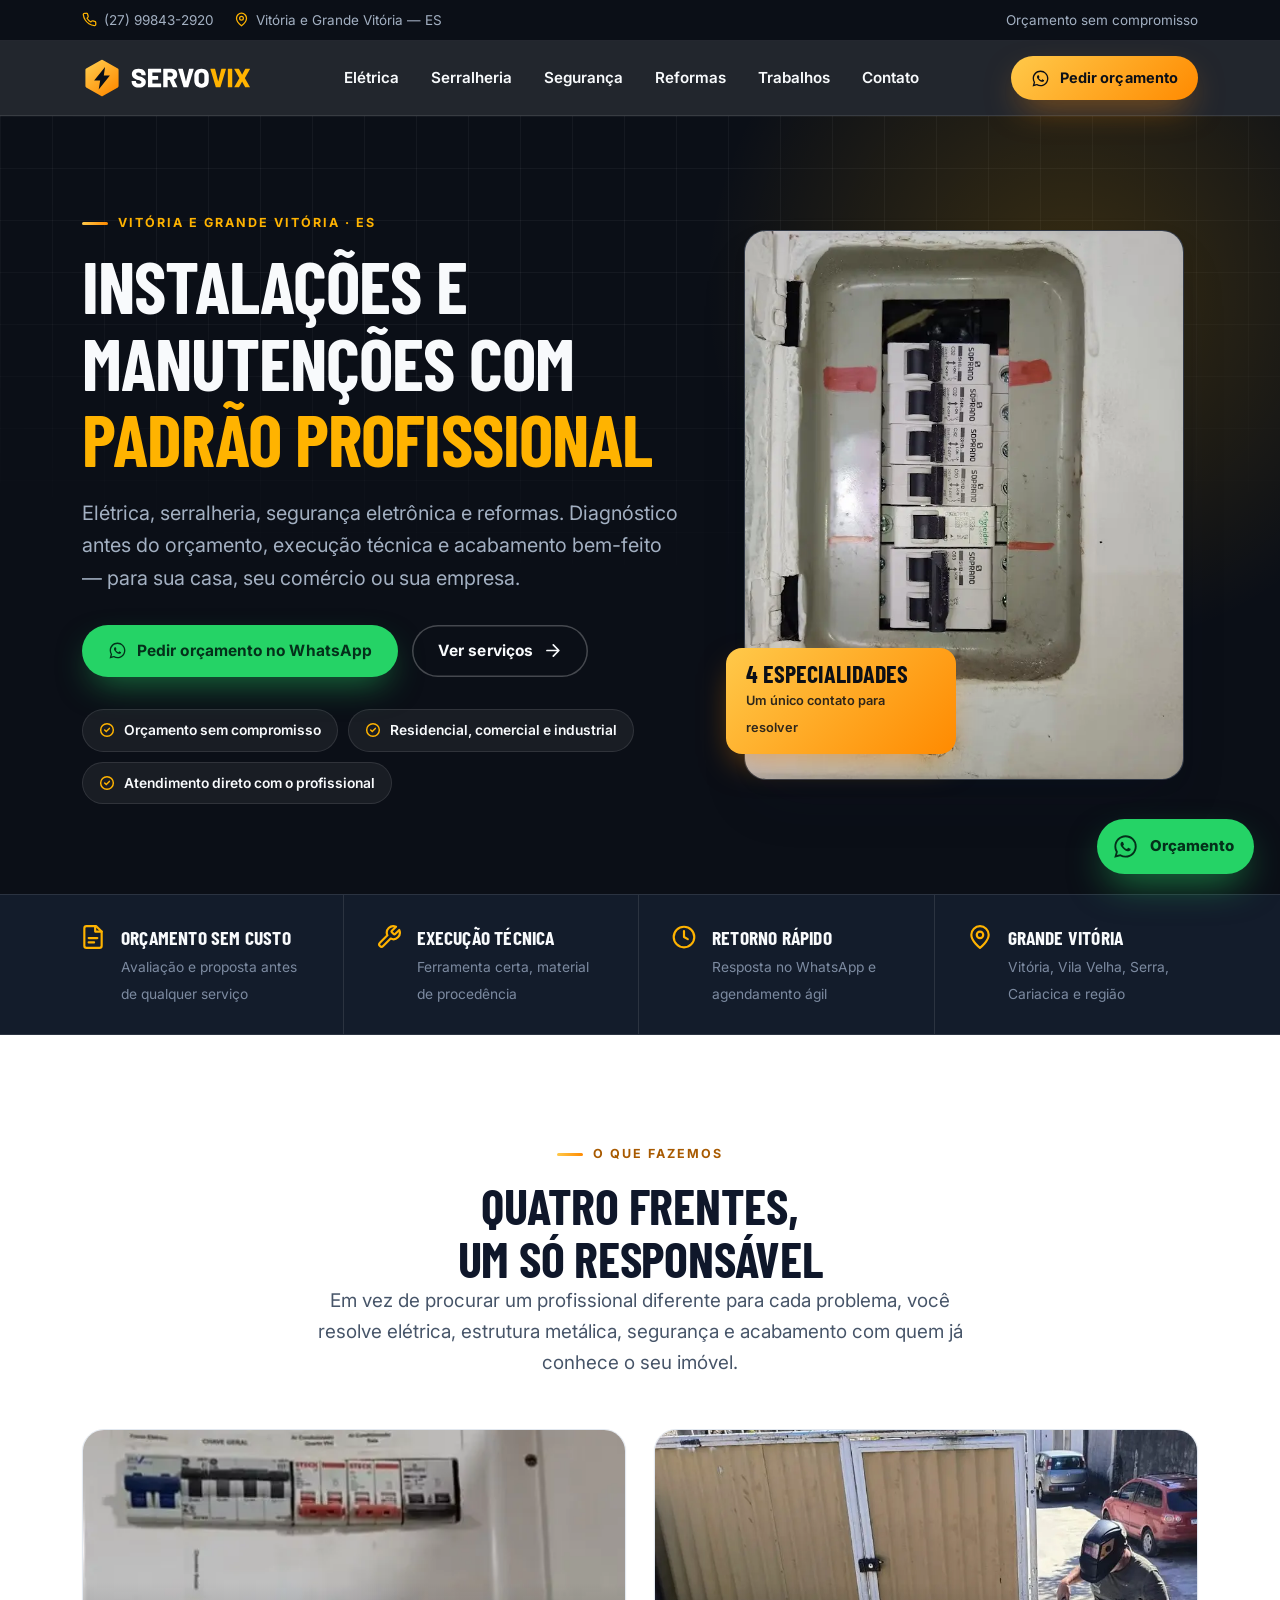
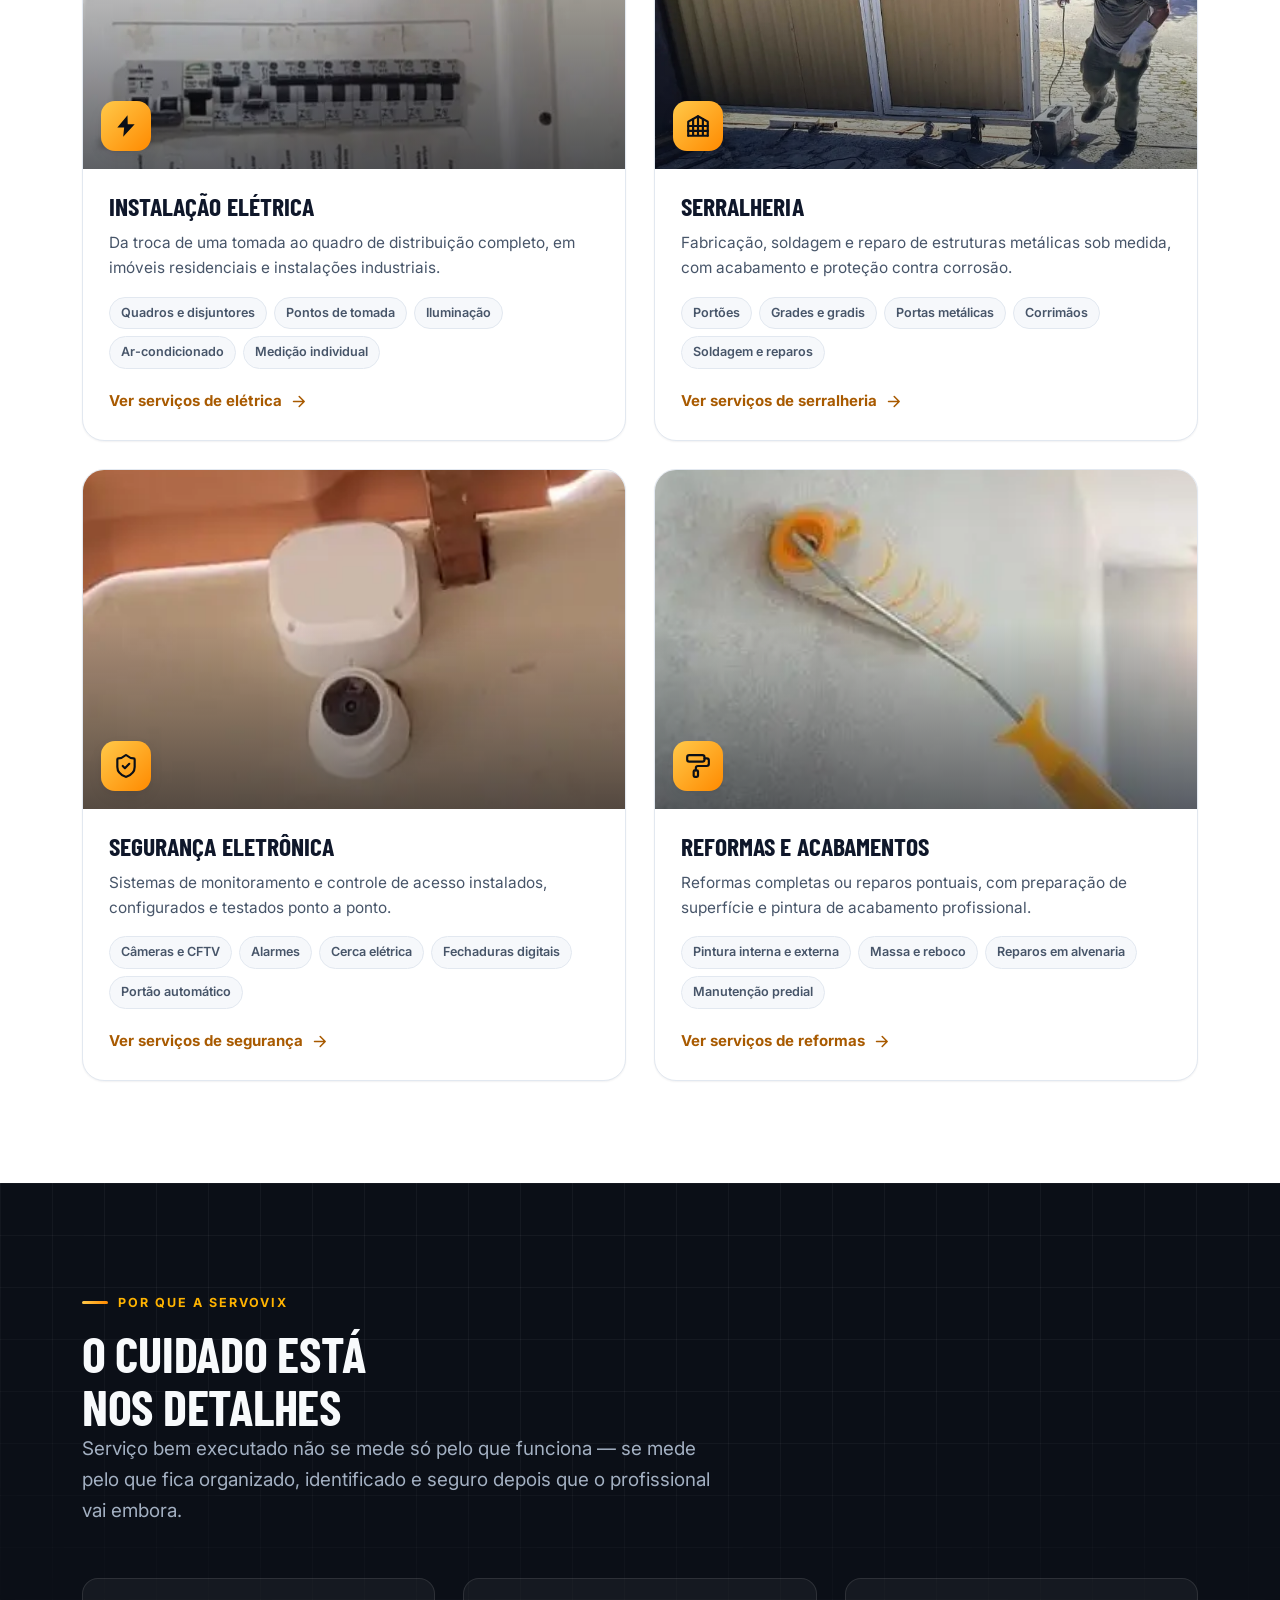
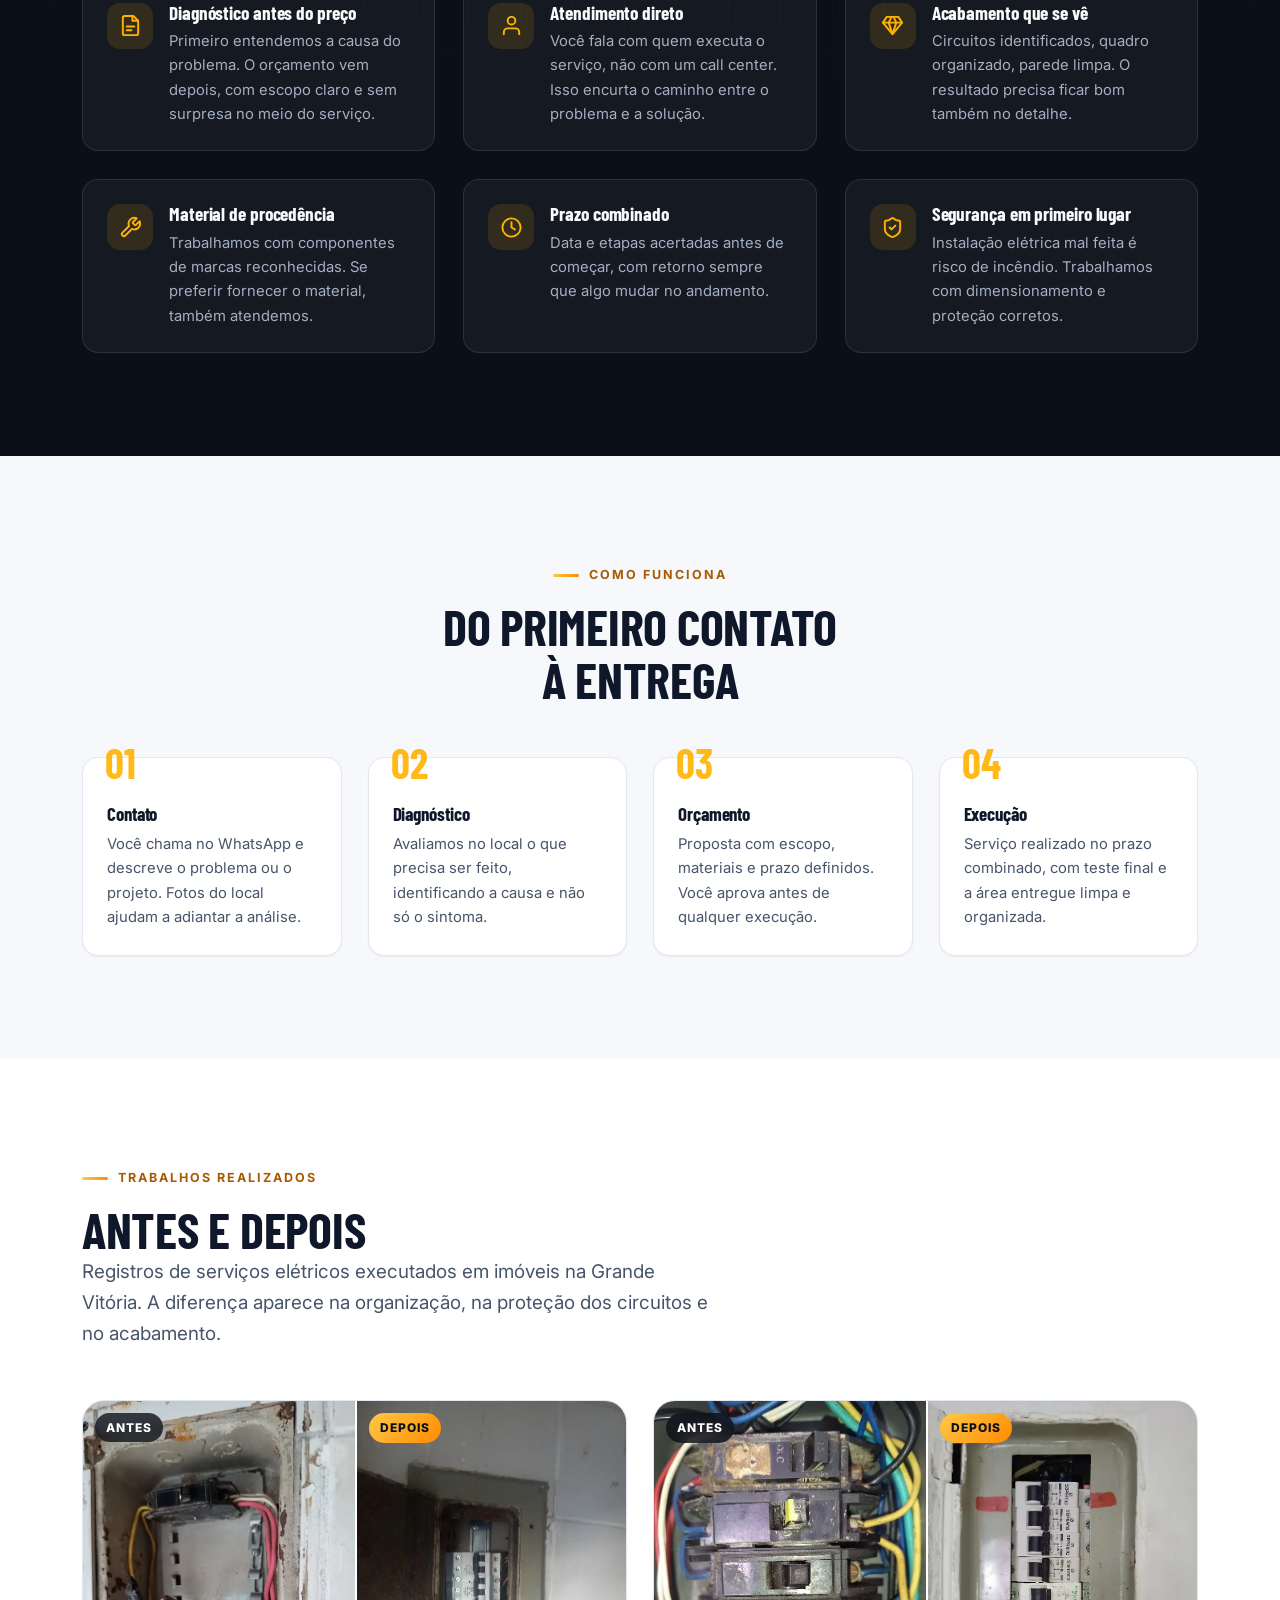
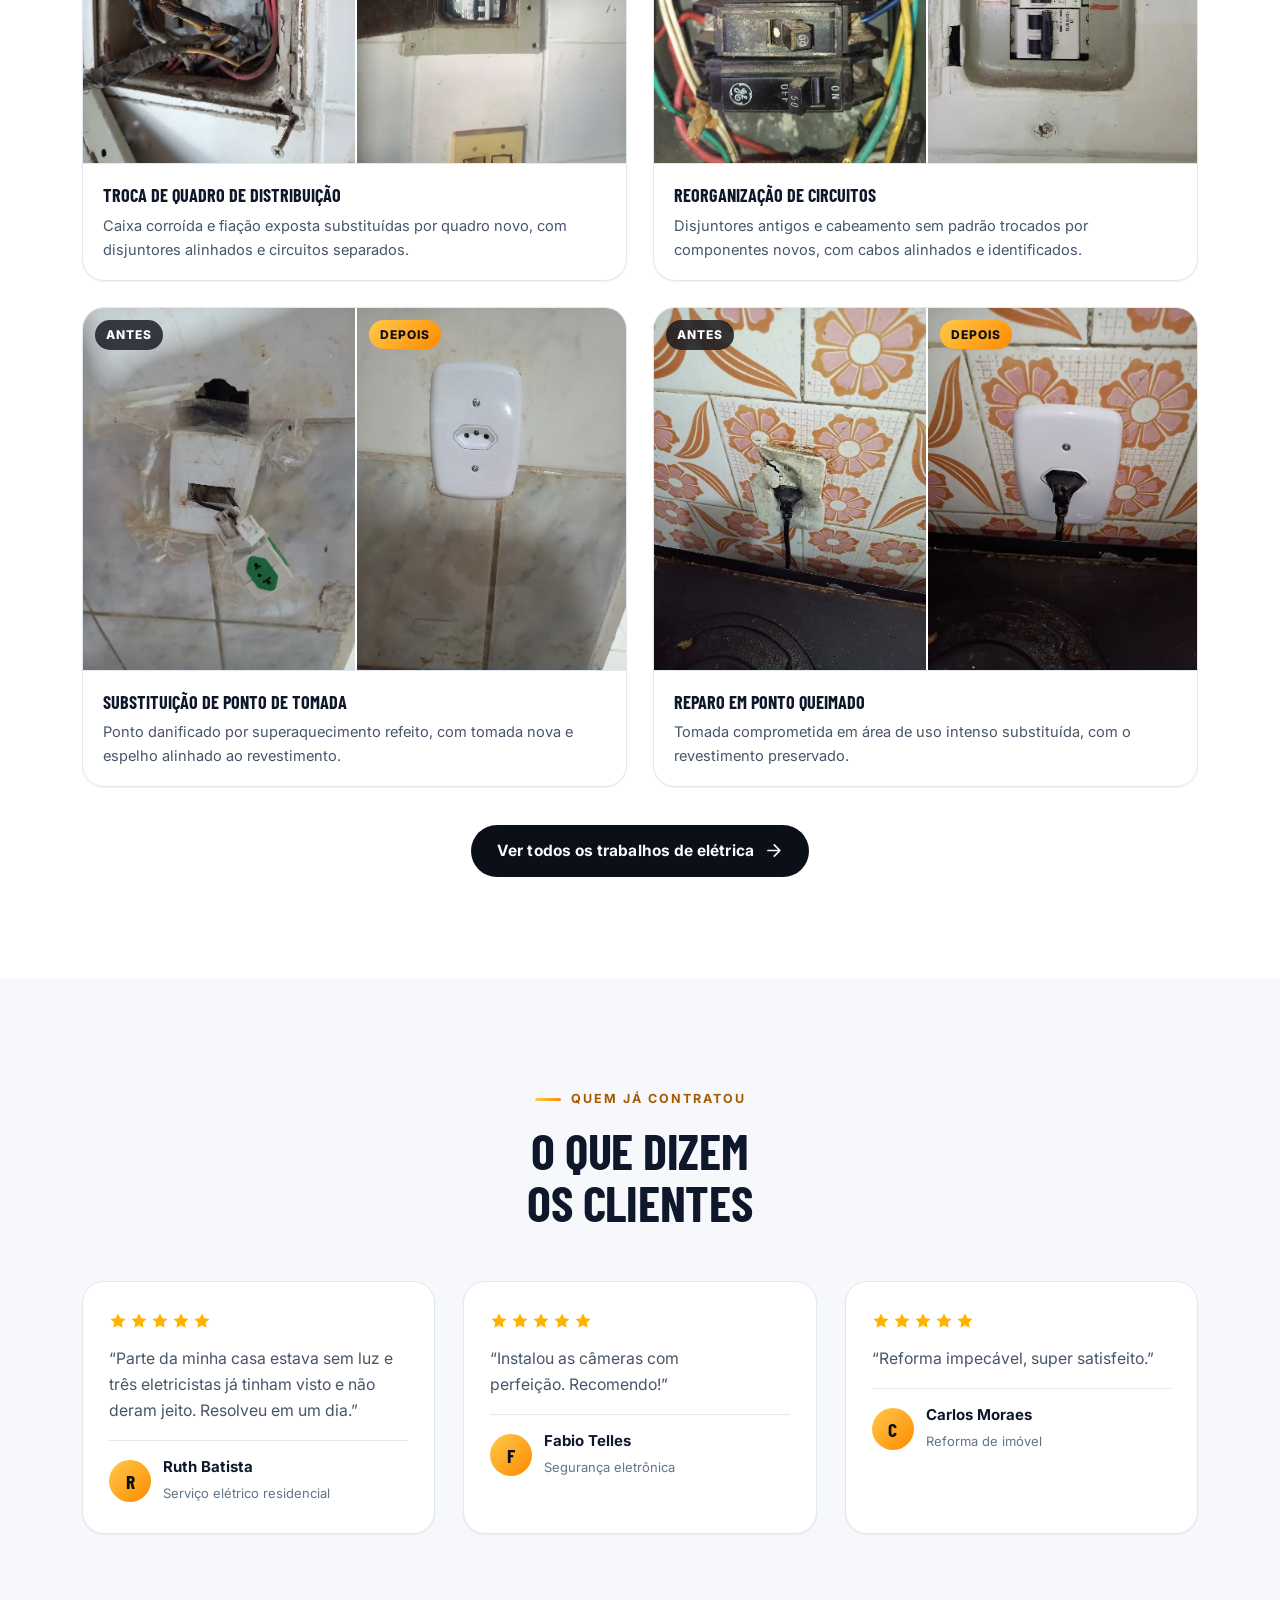
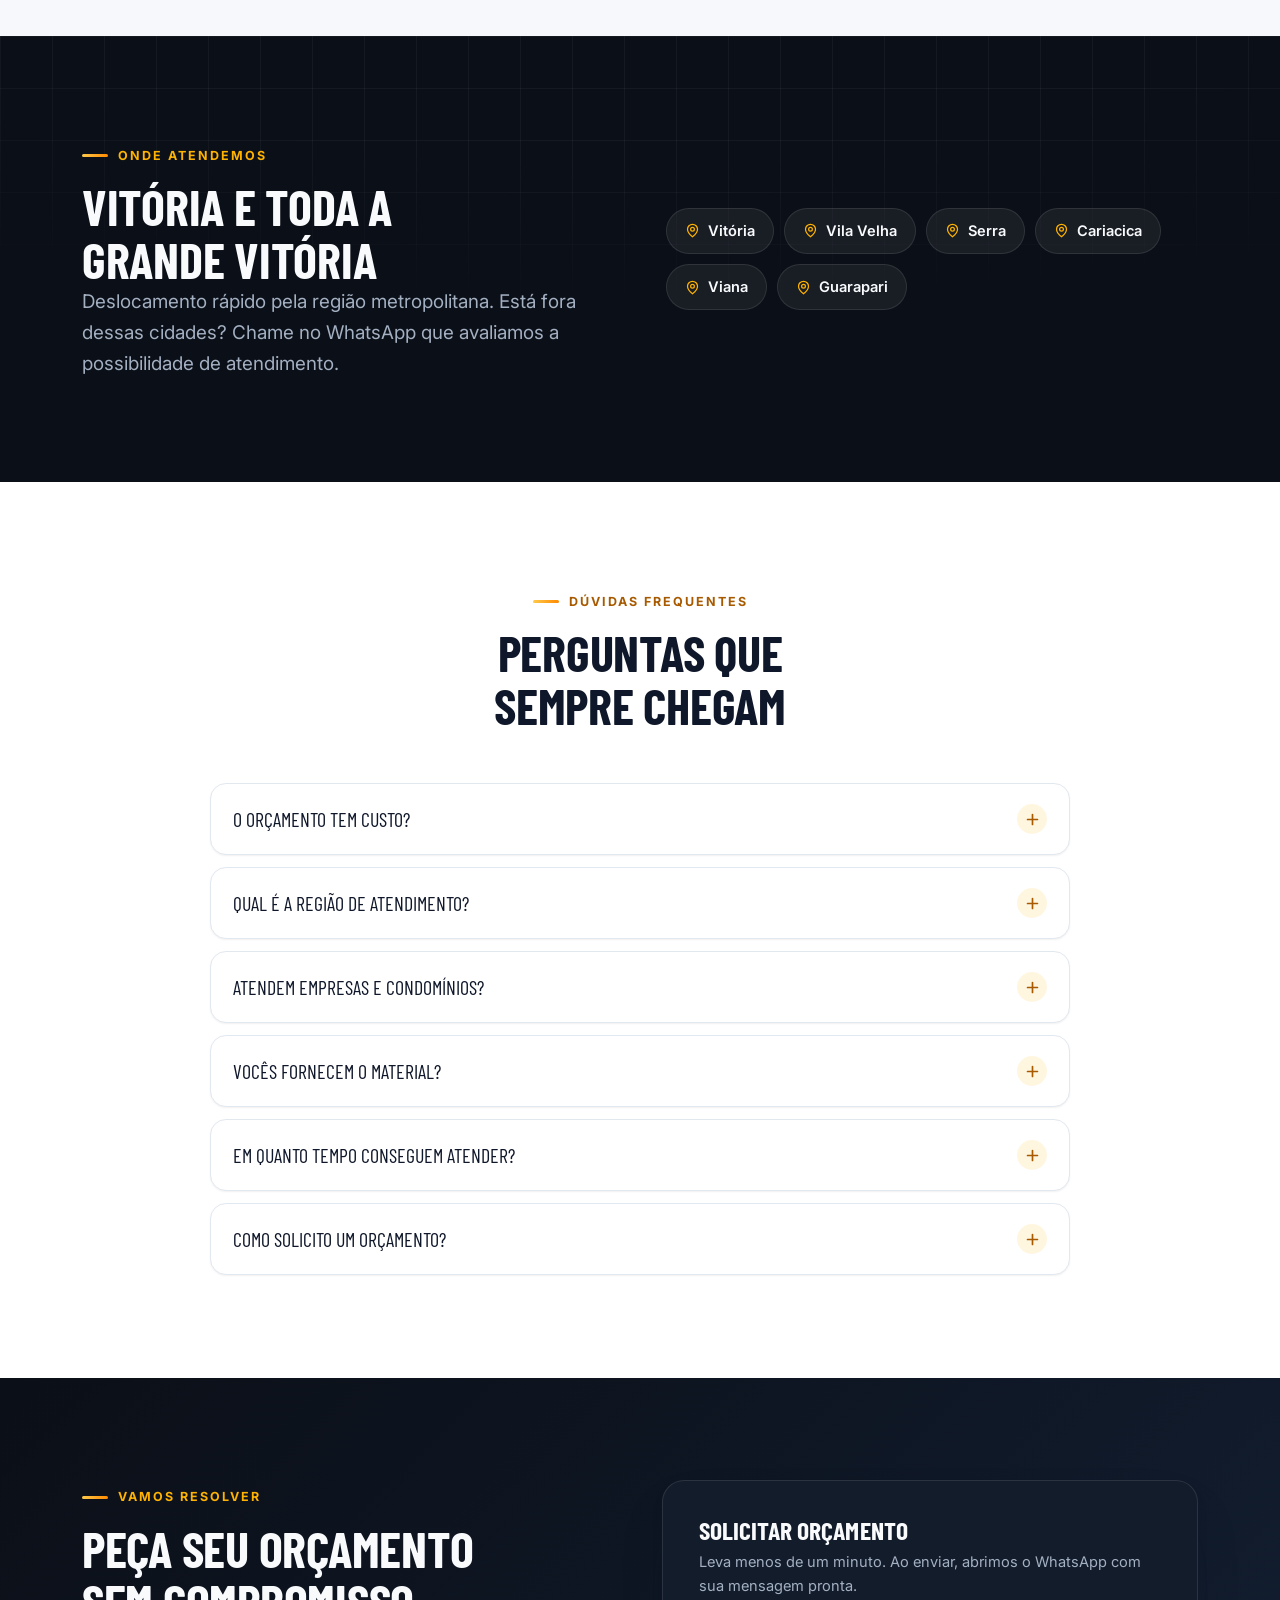
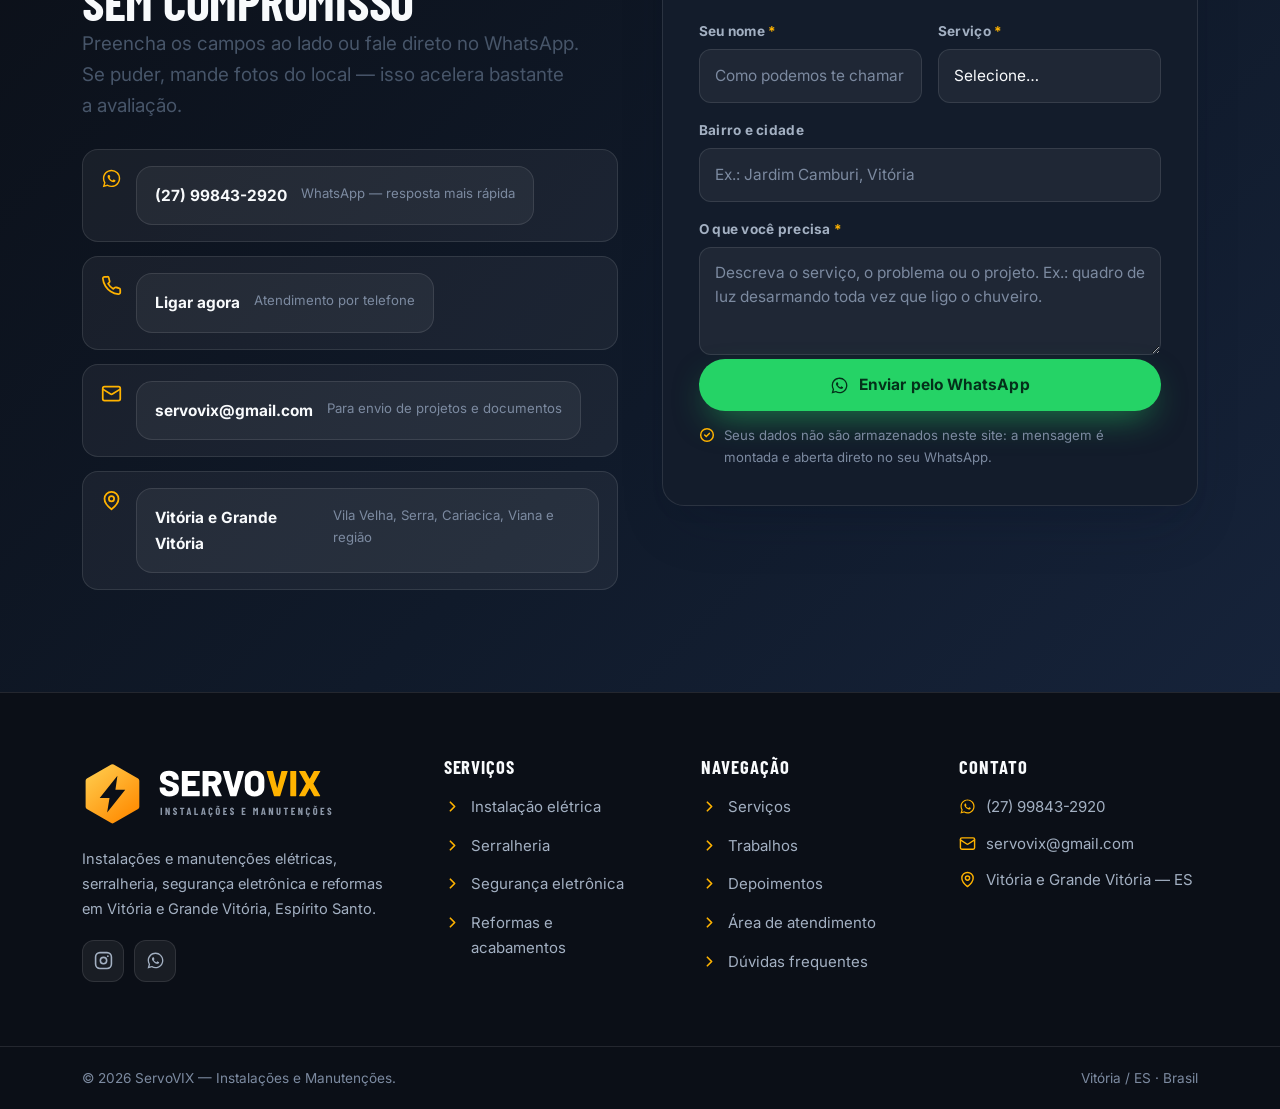
==== index.html @ e3a3e6e6 "Corrige legibilidade do logotipo, do seletor e contraste do âmbar Três defeitos de legibilidade enco" ====
<!DOCTYPE html>
<html lang="pt-BR">
<head>
<meta charset="utf-8">
<meta name="viewport" content="width=device-width, initial-scale=1">
<title>ServoVIX | Elétrica, Serralheria, Segurança e Reformas em Vitória/ES</title>
<meta name="description" content="Instalações e manutenções em Vitória e Grande Vitória: elétrica residencial e industrial, serralheria, segurança eletrônica (CFTV, alarmes, portões) e reformas. Orçamento sem compromisso pelo WhatsApp.">
<link rel="canonical" href="https://servovix.com.br/">
<meta name="theme-color" content="#0B0F17">
<meta name="author" content="ServoVIX">
<meta name="robots" content="index,follow,max-image-preview:large">

<!-- Open Graph / redes sociais -->
<meta property="og:type" content="website">
<meta property="og:locale" content="pt_BR">
<meta property="og:site_name" content="ServoVIX">
<meta property="og:title" content="ServoVIX | Instalações e Manutenções em Vitória/ES">
<meta property="og:description" content="Elétrica, serralheria, segurança eletrônica e reformas com execução técnica e acabamento profissional. Atendemos Vitória e Grande Vitória.">
<meta property="og:url" content="https://servovix.com.br/">
<meta property="og:image" content="https://servovix.com.br/assets/brand/og-image.jpg">
<meta property="og:image:width" content="1200">
<meta property="og:image:height" content="630">
<meta property="og:image:alt" content="ServoVIX — Elétrica, Serralheria, Segurança e Reformas">
<meta name="twitter:card" content="summary_large_image">
<meta name="twitter:title" content="ServoVIX | Instalações e Manutenções em Vitória/ES">
<meta name="twitter:description" content="Elétrica, serralheria, segurança eletrônica e reformas. Orçamento sem compromisso.">
<meta name="twitter:image" content="https://servovix.com.br/assets/brand/og-image.jpg">

<!-- Ícones -->
<link rel="icon" href="/favicon.ico" sizes="any">
<link rel="icon" type="image/svg+xml" href="/assets/brand/favicon.svg">
<link rel="apple-touch-icon" href="/assets/brand/icon-180.png">
<link rel="manifest" href="/site.webmanifest">

<!-- Fontes -->
<link rel="preconnect" href="https://fonts.googleapis.com">
<link rel="preconnect" href="https://fonts.gstatic.com" crossorigin>
<link rel="stylesheet" href="https://fonts.googleapis.com/css2?family=Barlow+Condensed:wght@600;700&family=Inter:wght@400;500;600;700;800&display=swap">
<link rel="stylesheet" href="/assets/css/servovix.css">

<script type="application/ld+json">
{
  "@context": "https://schema.org",
  "@graph": [
    {
      "@type": ["LocalBusiness", "Electrician"],
      "@id": "https://servovix.com.br/#business",
      "name": "ServoVIX",
      "alternateName": "ServoVIX Instalações e Manutenções",
      "url": "https://servovix.com.br/",
      "description": "Instalações e manutenções elétricas, serralheria, segurança eletrônica e reformas em Vitória e Grande Vitória, Espírito Santo.",
      "logo": "https://servovix.com.br/assets/brand/servovix-mark.png",
      "image": "https://servovix.com.br/assets/brand/og-image.jpg",
      "telephone": "+55-27-99843-2920",
      "email": "servovix@gmail.com",
      "address": {
        "@type": "PostalAddress",
        "addressLocality": "Vitória",
        "addressRegion": "ES",
        "addressCountry": "BR"
      },
      "areaServed": [
        { "@type": "City", "name": "Vitória" },
        { "@type": "City", "name": "Vila Velha" },
        { "@type": "City", "name": "Serra" },
        { "@type": "City", "name": "Cariacica" },
        { "@type": "City", "name": "Viana" },
        { "@type": "City", "name": "Guarapari" }
      ],
      "sameAs": ["https://www.instagram.com/servovix.servicos"],
      "knowsAbout": [
        "Instalação elétrica residencial",
        "Instalação elétrica industrial",
        "Serralheria e estruturas metálicas",
        "CFTV e câmeras de segurança",
        "Portões automáticos",
        "Reformas e pintura"
      ],
      "hasOfferCatalog": {
        "@type": "OfferCatalog",
        "name": "Serviços ServoVIX",
        "itemListElement": [
          { "@type": "Offer", "itemOffered": { "@type": "Service", "name": "Instalação e manutenção elétrica", "url": "https://servovix.com.br/eletrica.html" } },
          { "@type": "Offer", "itemOffered": { "@type": "Service", "name": "Serralheria e estruturas metálicas", "url": "https://servovix.com.br/serralheria.html" } },
          { "@type": "Offer", "itemOffered": { "@type": "Service", "name": "Segurança eletrônica", "url": "https://servovix.com.br/seguranca.html" } },
          { "@type": "Offer", "itemOffered": { "@type": "Service", "name": "Reformas e acabamentos", "url": "https://servovix.com.br/reformas.html" } }
        ]
      }
    },
    {
      "@type": "WebSite",
      "@id": "https://servovix.com.br/#website",
      "url": "https://servovix.com.br/",
      "name": "ServoVIX",
      "inLanguage": "pt-BR",
      "publisher": { "@id": "https://servovix.com.br/#business" }
    },
    {
      "@type": "FAQPage",
      "mainEntity": [
        { "@type": "Question", "name": "O orçamento tem custo?", "acceptedAnswer": { "@type": "Answer", "text": "Não. A avaliação e a proposta são feitas sem compromisso. Você só decide depois de saber exatamente o que será feito e quanto custa." } },
        { "@type": "Question", "name": "Qual é a região de atendimento?", "acceptedAnswer": { "@type": "Answer", "text": "Atendemos Vitória e a Grande Vitória: Vila Velha, Serra, Cariacica, Viana e região. Para outras localidades, consulte pelo WhatsApp." } },
        { "@type": "Question", "name": "Atendem empresas e condomínios?", "acceptedAnswer": { "@type": "Answer", "text": "Sim. Executamos serviços residenciais, comerciais e industriais, incluindo manutenção predial e instalações em empresas e condomínios." } },
        { "@type": "Question", "name": "Vocês fornecem o material?", "acceptedAnswer": { "@type": "Answer", "text": "Podemos fornecer o material ou trabalhar com o material do cliente. Os itens e valores ficam discriminados no orçamento antes do início do serviço." } },
        { "@type": "Question", "name": "Em quanto tempo conseguem atender?", "acceptedAnswer": { "@type": "Answer", "text": "Depende da agenda e do tipo de serviço. Chame no WhatsApp descrevendo a necessidade que retornamos com a disponibilidade mais próxima." } },
        { "@type": "Question", "name": "Como solicito um orçamento?", "acceptedAnswer": { "@type": "Answer", "text": "Pelo WhatsApp (27) 99843-2920. Descreva o serviço e, se possível, envie fotos do local — isso agiliza bastante a avaliação." } }
      ]
    }
  ]
}
</script>
</head>
<body>

<a class="skip" href="#main">Ir para o conteúdo</a>

<!-- ===== Sprite de ícones ===== -->
<svg width="0" height="0" style="position:absolute" aria-hidden="true" focusable="false">
  <defs>
    <g id="i-base" fill="none" stroke="currentColor" stroke-width="2" stroke-linecap="round" stroke-linejoin="round"></g>
  </defs>
  <symbol id="i-wa" viewBox="0 0 24 24"><path fill="currentColor" d="M12.04 2C6.58 2 2.13 6.45 2.13 11.91c0 1.75.46 3.45 1.32 4.95L2 22l5.25-1.38a9.9 9.9 0 0 0 4.79 1.22h.01c5.46 0 9.91-4.45 9.91-9.91 0-2.65-1.03-5.14-2.9-7.01A9.82 9.82 0 0 0 12.04 2m0 1.67c2.2 0 4.27.86 5.83 2.42a8.2 8.2 0 0 1 2.41 5.82c0 4.54-3.7 8.24-8.25 8.24a8.24 8.24 0 0 1-4.2-1.15l-.3-.18-3.12.82.83-3.04-.2-.31a8.2 8.2 0 0 1-1.26-4.38c0-4.54 3.7-8.24 8.26-8.24m-3.1 4.2c-.15 0-.39.06-.6.27-.2.21-.79.77-.79 1.87 0 1.1.81 2.17.92 2.32.11.15 1.56 2.38 3.78 3.34.53.23.94.36 1.26.47.53.17 1.01.14 1.39.09.43-.06 1.31-.54 1.5-1.05.18-.52.18-.96.13-1.05-.06-.09-.2-.15-.42-.26-.22-.11-1.31-.65-1.51-.72-.2-.08-.35-.11-.5.1-.14.22-.57.72-.7.87-.13.15-.26.17-.48.06-.22-.11-.93-.34-1.78-1.1-.66-.59-1.1-1.31-1.23-1.53-.13-.22-.01-.34.1-.45.1-.1.22-.26.33-.39.11-.13.15-.22.22-.37.08-.15.04-.28-.02-.39-.05-.11-.49-1.2-.68-1.64-.18-.42-.36-.37-.49-.37z"/></symbol>
  <symbol id="i-phone" viewBox="0 0 24 24"><path fill="none" stroke="currentColor" stroke-width="2" stroke-linecap="round" stroke-linejoin="round" d="M22 16.92v3a2 2 0 0 1-2.18 2 19.8 19.8 0 0 1-8.63-3.07 19.5 19.5 0 0 1-6-6A19.8 19.8 0 0 1 2.12 4.2 2 2 0 0 1 4.11 2h3a2 2 0 0 1 2 1.72c.13.96.36 1.9.7 2.81a2 2 0 0 1-.45 2.11L8.09 9.91a16 16 0 0 0 6 6l1.27-1.27a2 2 0 0 1 2.11-.45c.91.34 1.85.57 2.81.7A2 2 0 0 1 22 16.92"/></symbol>
  <symbol id="i-mail" viewBox="0 0 24 24"><g fill="none" stroke="currentColor" stroke-width="2" stroke-linecap="round" stroke-linejoin="round"><rect width="20" height="16" x="2" y="4" rx="2"/><path d="m22 7-8.97 5.7a1.94 1.94 0 0 1-2.06 0L2 7"/></g></symbol>
  <symbol id="i-pin" viewBox="0 0 24 24"><g fill="none" stroke="currentColor" stroke-width="2" stroke-linecap="round" stroke-linejoin="round"><path d="M20 10c0 6-8 12-8 12s-8-6-8-12a8 8 0 0 1 16 0"/><circle cx="12" cy="10" r="3"/></g></symbol>
  <symbol id="i-bolt" viewBox="0 0 24 24"><path fill="currentColor" d="M13.4 2 4 13.3h6.3L9.4 22 20 10.4h-6.4z"/></symbol>
  <symbol id="i-shield" viewBox="0 0 24 24"><g fill="none" stroke="currentColor" stroke-width="2" stroke-linecap="round" stroke-linejoin="round"><path d="M20 13c0 5-3.5 7.5-7.66 8.95a1 1 0 0 1-.67 0C7.5 20.5 4 18 4 13V6a1 1 0 0 1 1-1c2 0 4.5-1.2 6.24-2.72a1.17 1.17 0 0 1 1.52 0C14.51 3.81 17 5 19 5a1 1 0 0 1 1 1z"/><path d="m9 12 2 2 4-4"/></g></symbol>
  <symbol id="i-gate" viewBox="0 0 24 24"><g fill="none" stroke="currentColor" stroke-width="2" stroke-linecap="round" stroke-linejoin="round"><path d="M3 21V8l9-5 9 5v13"/><path d="M3 21h18M12 3v18M7.5 5.5V21M16.5 5.5V21M3 12h18M3 16.5h18"/></g></symbol>
  <symbol id="i-roller" viewBox="0 0 24 24"><g fill="none" stroke="currentColor" stroke-width="2" stroke-linecap="round" stroke-linejoin="round"><rect width="16" height="6" x="2" y="2" rx="2"/><path d="M10 16v-2a2 2 0 0 1 2-2h8a2 2 0 0 0 2-2V7a2 2 0 0 0-2-2h-2"/><rect width="4" height="6" x="8" y="16" rx="1"/></g></symbol>
  <symbol id="i-check" viewBox="0 0 24 24"><g fill="none" stroke="currentColor" stroke-width="2.2" stroke-linecap="round" stroke-linejoin="round"><circle cx="12" cy="12" r="9.5"/><path d="m8.5 12 2.4 2.4 4.6-4.8"/></g></symbol>
  <symbol id="i-arrow" viewBox="0 0 24 24"><path fill="none" stroke="currentColor" stroke-width="2.2" stroke-linecap="round" stroke-linejoin="round" d="M5 12h14m-6-7 7 7-7 7"/></symbol>
  <symbol id="i-star" viewBox="0 0 24 24"><path fill="currentColor" d="m12 2 3.09 6.26L22 9.27l-5 4.87 1.18 6.88L12 17.77l-6.18 3.25L7 14.14 2 9.27l6.91-1.01z"/></symbol>
  <symbol id="i-clock" viewBox="0 0 24 24"><g fill="none" stroke="currentColor" stroke-width="2" stroke-linecap="round" stroke-linejoin="round"><circle cx="12" cy="12" r="9.5"/><path d="M12 6.5V12l3.5 2"/></g></symbol>
  <symbol id="i-doc" viewBox="0 0 24 24"><g fill="none" stroke="currentColor" stroke-width="2" stroke-linecap="round" stroke-linejoin="round"><path d="M15 2H6a2 2 0 0 0-2 2v16a2 2 0 0 0 2 2h12a2 2 0 0 0 2-2V7z"/><path d="M14 2v5h6M8 13h8M8 17h5"/></g></symbol>
  <symbol id="i-tools" viewBox="0 0 24 24"><path fill="none" stroke="currentColor" stroke-width="2" stroke-linecap="round" stroke-linejoin="round" d="M14.7 6.3a1 1 0 0 0 0 1.4l1.6 1.6a1 1 0 0 0 1.4 0l3.77-3.77a6 6 0 0 1-7.94 7.94l-6.91 6.91a2.12 2.12 0 0 1-3-3l6.91-6.91a6 6 0 0 1 7.94-7.94z"/></symbol>
  <symbol id="i-gem" viewBox="0 0 24 24"><g fill="none" stroke="currentColor" stroke-width="2" stroke-linecap="round" stroke-linejoin="round"><path d="M6 3h12l4 6-10 12L2 9z"/><path d="M2 9h20M12 21 8 9l3-6M12 21l4-12-3-6"/></g></symbol>
  <symbol id="i-user" viewBox="0 0 24 24"><g fill="none" stroke="currentColor" stroke-width="2" stroke-linecap="round" stroke-linejoin="round"><path d="M20 21v-2a4 4 0 0 0-4-4H8a4 4 0 0 0-4 4v2"/><circle cx="12" cy="7" r="4"/></g></symbol>
  <symbol id="i-ig" viewBox="0 0 24 24"><g fill="none" stroke="currentColor" stroke-width="2" stroke-linecap="round" stroke-linejoin="round"><rect width="20" height="20" x="2" y="2" rx="5.5"/><circle cx="12" cy="12" r="4"/><circle cx="17.5" cy="6.5" r="1.1" fill="currentColor" stroke="none"/></g></symbol>
  <symbol id="i-menu" viewBox="0 0 24 24"><path fill="none" stroke="currentColor" stroke-width="2" stroke-linecap="round" d="M4 7h16M4 12h16M4 17h16"/></symbol>
  <symbol id="i-close" viewBox="0 0 24 24"><path fill="none" stroke="currentColor" stroke-width="2" stroke-linecap="round" d="M18 6 6 18M6 6l12 12"/></symbol>
  <symbol id="i-plus" viewBox="0 0 24 24"><path fill="none" stroke="currentColor" stroke-width="2.4" stroke-linecap="round" d="M5 12h14M12 5v14"/></symbol>
  <symbol id="i-chev" viewBox="0 0 24 24"><path fill="none" stroke="currentColor" stroke-width="2.4" stroke-linecap="round" stroke-linejoin="round" d="m9 18 6-6-6-6"/></symbol>
</svg>

<!-- ===== Barra superior ===== -->
<div class="topbar">
  <div class="wrap">
    <div class="topbar-l">
      <a href="tel:+5527998432920">
        <svg aria-hidden="true"><use href="#i-phone"/></svg>(27) 99843-2920</a>
      <span class="hide-sm" style="display:inline-flex;align-items:center;gap:7px">
        <svg aria-hidden="true" style="width:15px;height:15px;color:var(--amber)"><use href="#i-pin"/></svg>Vitória e Grande Vitória — ES</span>
    </div>
    <div class="topbar-r hide-sm"><span>Orçamento sem compromisso</span></div>
  </div>
</div>

<!-- ===== Cabeçalho ===== -->
<header class="hdr">
  <div class="wrap">
    <a class="brand" href="/" aria-label="ServoVIX — página inicial">
      <img src="/assets/brand/servovix-logo-compact.svg" alt="ServoVIX — Instalações e Manutenções" width="170" height="40">
    </a>
    <nav class="nav" aria-label="Navegação principal">
      <a href="/eletrica.html">Elétrica</a>
      <a href="/serralheria.html">Serralheria</a>
      <a href="/seguranca.html">Segurança</a>
      <a href="/reformas.html">Reformas</a>
      <a href="#trabalhos">Trabalhos</a>
      <a href="#contato">Contato</a>
    </nav>
    <div class="hdr-cta">
      <a class="btn btn--primary btn--sm" href="https://wa.me/5527998432920?text=Ol%C3%A1!%20Vim%20pelo%20site%20e%20gostaria%20de%20um%20or%C3%A7amento." target="_blank" rel="noopener">
        <svg aria-hidden="true"><use href="#i-wa"/></svg>Pedir orçamento</a>
      <button class="burger" id="burger" aria-label="Abrir menu" aria-expanded="false" aria-controls="drawer">
        <svg aria-hidden="true"><use href="#i-menu"/></svg>
      </button>
    </div>
  </div>
</header>

<!-- ===== Menu mobile ===== -->
<div class="drawer" id="drawer" data-open="false" aria-hidden="true">
  <div class="drawer__veil" data-close></div>
  <div class="drawer__panel" role="dialog" aria-modal="true" aria-label="Menu">
    <div class="drawer__top">
      <img src="/assets/brand/servovix-logo-compact.svg" alt="ServoVIX" width="153" height="36">
      <button class="burger" data-close aria-label="Fechar menu"><svg aria-hidden="true"><use href="#i-close"/></svg></button>
    </div>
    <a class="dlink" href="/eletrica.html">Elétrica</a>
    <a class="dlink" href="/serralheria.html">Serralheria</a>
    <a class="dlink" href="/seguranca.html">Segurança</a>
    <a class="dlink" href="/reformas.html">Reformas</a>
    <a class="dlink" href="#trabalhos">Trabalhos</a>
    <a class="dlink" href="#faq">Dúvidas</a>
    <a class="dlink" href="#contato">Contato</a>
    <a class="btn btn--wa" href="https://wa.me/5527998432920?text=Ol%C3%A1!%20Vim%20pelo%20site%20e%20gostaria%20de%20um%20or%C3%A7amento." target="_blank" rel="noopener">
      <svg aria-hidden="true"><use href="#i-wa"/></svg>Falar no WhatsApp</a>
  </div>
</div>

<main id="main">

  <!-- ===== Hero ===== -->
  <section class="hero mesh">
    <div class="wrap">
      <div>
        <p class="eyebrow">Vitória e Grande Vitória · ES</p>
        <h1 class="h1">Instalações e manutenções com <em>padrão profissional</em></h1>
        <p class="lead">Elétrica, serralheria, segurança eletrônica e reformas. Diagnóstico antes do orçamento, execução técnica e acabamento bem-feito — para sua casa, seu comércio ou sua empresa.</p>
        <div class="btn-row">
          <a class="btn btn--wa" href="https://wa.me/5527998432920?text=Ol%C3%A1!%20Vim%20pelo%20site%20e%20gostaria%20de%20um%20or%C3%A7amento." target="_blank" rel="noopener">
            <svg aria-hidden="true"><use href="#i-wa"/></svg>Pedir orçamento no WhatsApp</a>
          <a class="btn btn--ghost" href="#servicos">Ver serviços<svg aria-hidden="true"><use href="#i-arrow"/></svg></a>
        </div>
        <ul class="hero-chips">
          <li class="chip"><svg aria-hidden="true"><use href="#i-check"/></svg>Orçamento sem compromisso</li>
          <li class="chip"><svg aria-hidden="true"><use href="#i-check"/></svg>Residencial, comercial e industrial</li>
          <li class="chip"><svg aria-hidden="true"><use href="#i-check"/></svg>Atendimento direto com o profissional</li>
        </ul>
      </div>

      <div class="hero-art">
        <div class="hero-art__frame">
          <picture>
            <source srcset="/img/elet/elet8.webp" type="image/webp">
            <img src="/img/elet/elet8.jpg" width="900" height="1100" alt="Quadro de distribuição elétrica reorganizado, com disjuntores novos e circuitos identificados" fetchpriority="high">
          </picture>
        </div>
        <div class="hero-art__badge">
          <strong>4 especialidades</strong>
          <span>Um único contato para resolver</span>
        </div>
      </div>
    </div>
  </section>

  <!-- ===== Faixa de confiança ===== -->
  <section class="trust" aria-label="Nossos compromissos">
    <div class="wrap">
      <div class="trust__i"><svg aria-hidden="true"><use href="#i-doc"/></svg>
        <div><b>Orçamento sem custo</b><span>Avaliação e proposta antes de qualquer serviço</span></div></div>
      <div class="trust__i"><svg aria-hidden="true"><use href="#i-tools"/></svg>
        <div><b>Execução técnica</b><span>Ferramenta certa, material de procedência</span></div></div>
      <div class="trust__i"><svg aria-hidden="true"><use href="#i-clock"/></svg>
        <div><b>Retorno rápido</b><span>Resposta no WhatsApp e agendamento ágil</span></div></div>
      <div class="trust__i"><svg aria-hidden="true"><use href="#i-pin"/></svg>
        <div><b>Grande Vitória</b><span>Vitória, Vila Velha, Serra, Cariacica e região</span></div></div>
    </div>
  </section>

  <!-- ===== Serviços ===== -->
  <section class="sec" id="servicos">
    <div class="wrap">
      <div class="sec-head sec-head--c rv">
        <p class="eyebrow" style="justify-content:center">O que fazemos</p>
        <h2 class="h2">Quatro frentes,<br>um só responsável</h2>
        <p class="lead" style="margin-inline:auto">Em vez de procurar um profissional diferente para cada problema, você resolve elétrica, estrutura metálica, segurança e acabamento com quem já conhece o seu imóvel.</p>
      </div>

      <div class="grid g-2">

        <article class="svc rv">
          <div class="svc__media">
            <picture>
              <source srcset="/img/disjuntores.webp" type="image/webp">
              <img src="/img/disjuntores.jpg" width="1200" height="900" loading="lazy" alt="Quadro de disjuntores instalado e organizado">
            </picture>
            <span class="svc__ico"><svg aria-hidden="true"><use href="#i-bolt"/></svg></span>
          </div>
          <div class="svc__body">
            <h3 class="h3">Instalação elétrica</h3>
            <p>Da troca de uma tomada ao quadro de distribuição completo, em imóveis residenciais e instalações industriais.</p>
            <ul class="tags">
              <li>Quadros e disjuntores</li><li>Pontos de tomada</li><li>Iluminação</li>
              <li>Ar-condicionado</li><li>Medição individual</li>
            </ul>
            <a class="svc__link" href="/eletrica.html">Ver serviços de elétrica<svg aria-hidden="true"><use href="#i-arrow"/></svg></a>
          </div>
        </article>

        <article class="svc rv" data-delay="80">
          <div class="svc__media">
            <picture>
              <source srcset="/img/portao.webp" type="image/webp">
              <img src="/img/portao.jpg" width="1200" height="900" loading="lazy" alt="Instalação de portão metálico com solda no local">
            </picture>
            <span class="svc__ico"><svg aria-hidden="true"><use href="#i-gate"/></svg></span>
          </div>
          <div class="svc__body">
            <h3 class="h3">Serralheria</h3>
            <p>Fabricação, soldagem e reparo de estruturas metálicas sob medida, com acabamento e proteção contra corrosão.</p>
            <ul class="tags">
              <li>Portões</li><li>Grades e gradis</li><li>Portas metálicas</li>
              <li>Corrimãos</li><li>Soldagem e reparos</li>
            </ul>
            <a class="svc__link" href="/serralheria.html">Ver serviços de serralheria<svg aria-hidden="true"><use href="#i-arrow"/></svg></a>
          </div>
        </article>

        <article class="svc rv">
          <div class="svc__media">
            <picture>
              <source srcset="/img/camera.webp" type="image/webp">
              <img src="/img/camera.jpg" width="900" height="675" loading="lazy" alt="Câmera de segurança instalada na parede externa de um imóvel">
            </picture>
            <span class="svc__ico"><svg aria-hidden="true"><use href="#i-shield"/></svg></span>
          </div>
          <div class="svc__body">
            <h3 class="h3">Segurança eletrônica</h3>
            <p>Sistemas de monitoramento e controle de acesso instalados, configurados e testados ponto a ponto.</p>
            <ul class="tags">
              <li>Câmeras e CFTV</li><li>Alarmes</li><li>Cerca elétrica</li>
              <li>Fechaduras digitais</li><li>Portão automático</li>
            </ul>
            <a class="svc__link" href="/seguranca.html">Ver serviços de segurança<svg aria-hidden="true"><use href="#i-arrow"/></svg></a>
          </div>
        </article>

        <article class="svc rv" data-delay="80">
          <div class="svc__media">
            <picture>
              <source srcset="/img/pintura.webp" type="image/webp">
              <img src="/img/pintura.jpg" width="900" height="675" loading="lazy" alt="Aplicação de pintura com rolo em parede interna">
            </picture>
            <span class="svc__ico"><svg aria-hidden="true"><use href="#i-roller"/></svg></span>
          </div>
          <div class="svc__body">
            <h3 class="h3">Reformas e acabamentos</h3>
            <p>Reformas completas ou reparos pontuais, com preparação de superfície e pintura de acabamento profissional.</p>
            <ul class="tags">
              <li>Pintura interna e externa</li><li>Massa e reboco</li>
              <li>Reparos em alvenaria</li><li>Manutenção predial</li>
            </ul>
            <a class="svc__link" href="/reformas.html">Ver serviços de reformas<svg aria-hidden="true"><use href="#i-arrow"/></svg></a>
          </div>
        </article>

      </div>
    </div>
  </section>

  <!-- ===== Diferenciais ===== -->
  <section class="sec sec--dark mesh">
    <div class="wrap">
      <div class="sec-head rv">
        <p class="eyebrow">Por que a ServoVIX</p>
        <h2 class="h2">O cuidado está<br>nos detalhes</h2>
        <p class="lead">Serviço bem executado não se mede só pelo que funciona — se mede pelo que fica organizado, identificado e seguro depois que o profissional vai embora.</p>
      </div>

      <div class="grid g-3">
        <div class="feat rv">
          <span class="feat__ico"><svg aria-hidden="true"><use href="#i-doc"/></svg></span>
          <div><h3>Diagnóstico antes do preço</h3><p>Primeiro entendemos a causa do problema. O orçamento vem depois, com escopo claro e sem surpresa no meio do serviço.</p></div>
        </div>
        <div class="feat rv" data-delay="60">
          <span class="feat__ico"><svg aria-hidden="true"><use href="#i-user"/></svg></span>
          <div><h3>Atendimento direto</h3><p>Você fala com quem executa o serviço, não com um call center. Isso encurta o caminho entre o problema e a solução.</p></div>
        </div>
        <div class="feat rv" data-delay="120">
          <span class="feat__ico"><svg aria-hidden="true"><use href="#i-gem"/></svg></span>
          <div><h3>Acabamento que se vê</h3><p>Circuitos identificados, quadro organizado, parede limpa. O resultado precisa ficar bom também no detalhe.</p></div>
        </div>
        <div class="feat rv">
          <span class="feat__ico"><svg aria-hidden="true"><use href="#i-tools"/></svg></span>
          <div><h3>Material de procedência</h3><p>Trabalhamos com componentes de marcas reconhecidas. Se preferir fornecer o material, também atendemos.</p></div>
        </div>
        <div class="feat rv" data-delay="60">
          <span class="feat__ico"><svg aria-hidden="true"><use href="#i-clock"/></svg></span>
          <div><h3>Prazo combinado</h3><p>Data e etapas acertadas antes de começar, com retorno sempre que algo mudar no andamento.</p></div>
        </div>
        <div class="feat rv" data-delay="120">
          <span class="feat__ico"><svg aria-hidden="true"><use href="#i-shield"/></svg></span>
          <div><h3>Segurança em primeiro lugar</h3><p>Instalação elétrica mal feita é risco de incêndio. Trabalhamos com dimensionamento e proteção corretos.</p></div>
        </div>
      </div>
    </div>
  </section>

  <!-- ===== Processo ===== -->
  <section class="sec sec--alt">
    <div class="wrap">
      <div class="sec-head sec-head--c rv">
        <p class="eyebrow" style="justify-content:center">Como funciona</p>
        <h2 class="h2">Do primeiro contato<br>à entrega</h2>
      </div>
      <div class="steps">
        <div class="step rv"><h3>Contato</h3><p>Você chama no WhatsApp e descreve o problema ou o projeto. Fotos do local ajudam a adiantar a análise.</p></div>
        <div class="step rv" data-delay="70"><h3>Diagnóstico</h3><p>Avaliamos no local o que precisa ser feito, identificando a causa e não só o sintoma.</p></div>
        <div class="step rv" data-delay="140"><h3>Orçamento</h3><p>Proposta com escopo, materiais e prazo definidos. Você aprova antes de qualquer execução.</p></div>
        <div class="step rv" data-delay="210"><h3>Execução</h3><p>Serviço realizado no prazo combinado, com teste final e a área entregue limpa e organizada.</p></div>
      </div>
    </div>
  </section>

  <!-- ===== Antes e depois ===== -->
  <section class="sec" id="trabalhos">
    <div class="wrap">
      <div class="sec-head rv">
        <p class="eyebrow">Trabalhos realizados</p>
        <h2 class="h2">Antes e depois</h2>
        <p class="lead">Registros de serviços elétricos executados em imóveis na Grande Vitória. A diferença aparece na organização, na proteção dos circuitos e no acabamento.</p>
      </div>

      <div class="ba">
        <article class="ba__card rv">
          <div class="ba__pair">
            <div class="ba__side"><span class="ba__tag ba__tag--a">Antes</span>
              <picture><source srcset="/img/elet/elet1.webp" type="image/webp">
              <img src="/img/elet/elet1.jpg" width="900" height="1100" loading="lazy" alt="Quadro elétrico antigo com caixa corroída e fiação exposta"></picture></div>
            <div class="ba__side"><span class="ba__tag ba__tag--d">Depois</span>
              <picture><source srcset="/img/elet/elet2.webp" type="image/webp">
              <img src="/img/elet/elet2.jpg" width="900" height="1100" loading="lazy" alt="Quadro elétrico novo instalado, com disjuntores alinhados"></picture></div>
          </div>
          <p class="ba__cap"><b>Troca de quadro de distribuição</b>Caixa corroída e fiação exposta substituídas por quadro novo, com disjuntores alinhados e circuitos separados.</p>
        </article>

        <article class="ba__card rv" data-delay="80">
          <div class="ba__pair">
            <div class="ba__side"><span class="ba__tag ba__tag--a">Antes</span>
              <picture><source srcset="/img/elet/elet7.webp" type="image/webp">
              <img src="/img/elet/elet7.jpg" width="900" height="1100" loading="lazy" alt="Disjuntores antigos com fiação desorganizada"></picture></div>
            <div class="ba__side"><span class="ba__tag ba__tag--d">Depois</span>
              <picture><source srcset="/img/elet/elet8.webp" type="image/webp">
              <img src="/img/elet/elet8.jpg" width="900" height="1100" loading="lazy" alt="Quadro reorganizado com disjuntores novos e cabos alinhados"></picture></div>
          </div>
          <p class="ba__cap"><b>Reorganização de circuitos</b>Disjuntores antigos e cabeamento sem padrão trocados por componentes novos, com cabos alinhados e identificados.</p>
        </article>

        <article class="ba__card rv">
          <div class="ba__pair">
            <div class="ba__side"><span class="ba__tag ba__tag--a">Antes</span>
              <picture><source srcset="/img/elet/elet3.webp" type="image/webp">
              <img src="/img/elet/elet3.jpg" width="900" height="1100" loading="lazy" alt="Tomada danificada e queimada na parede"></picture></div>
            <div class="ba__side"><span class="ba__tag ba__tag--d">Depois</span>
              <picture><source srcset="/img/elet/elet4.webp" type="image/webp">
              <img src="/img/elet/elet4.jpg" width="900" height="1100" loading="lazy" alt="Tomada nova instalada com espelho alinhado"></picture></div>
          </div>
          <p class="ba__cap"><b>Substituição de ponto de tomada</b>Ponto danificado por superaquecimento refeito, com tomada nova e espelho alinhado ao revestimento.</p>
        </article>

        <article class="ba__card rv" data-delay="80">
          <div class="ba__pair">
            <div class="ba__side"><span class="ba__tag ba__tag--a">Antes</span>
              <picture><source srcset="/img/elet/elet5.webp" type="image/webp">
              <img src="/img/elet/elet5.jpg" width="900" height="1100" loading="lazy" alt="Tomada queimada em parede revestida de azulejo"></picture></div>
            <div class="ba__side"><span class="ba__tag ba__tag--d">Depois</span>
              <picture><source srcset="/img/elet/elet6.webp" type="image/webp">
              <img src="/img/elet/elet6.jpg" width="900" height="1100" loading="lazy" alt="Tomada nova instalada em parede de azulejo"></picture></div>
          </div>
          <p class="ba__cap"><b>Reparo em ponto queimado</b>Tomada comprometida em área de uso intenso substituída, com o revestimento preservado.</p>
        </article>
      </div>

      <div class="btn-row rv" style="margin-top:38px;justify-content:center">
        <a class="btn btn--dark" href="/eletrica.html">Ver todos os trabalhos de elétrica<svg aria-hidden="true"><use href="#i-arrow"/></svg></a>
      </div>
    </div>
  </section>

  <!-- ===== Depoimentos ===== -->
  <section class="sec sec--alt" id="depoimentos">
    <div class="wrap">
      <div class="sec-head sec-head--c rv">
        <p class="eyebrow" style="justify-content:center">Quem já contratou</p>
        <h2 class="h2">O que dizem<br>os clientes</h2>
      </div>
      <div class="grid g-3">
        <figure class="quote rv">
          <div class="quote__stars" aria-label="5 de 5 estrelas">
            <svg aria-hidden="true"><use href="#i-star"/></svg><svg aria-hidden="true"><use href="#i-star"/></svg><svg aria-hidden="true"><use href="#i-star"/></svg><svg aria-hidden="true"><use href="#i-star"/></svg><svg aria-hidden="true"><use href="#i-star"/></svg>
          </div>
          <blockquote><p>“Parte da minha casa estava sem luz e três eletricistas já tinham visto e não deram jeito. Resolveu em um dia.”</p></blockquote>
          <footer><span class="avatar" aria-hidden="true">R</span><div><cite>Ruth Batista</cite><small>Serviço elétrico residencial</small></div></footer>
        </figure>
        <figure class="quote rv" data-delay="80">
          <div class="quote__stars" aria-label="5 de 5 estrelas">
            <svg aria-hidden="true"><use href="#i-star"/></svg><svg aria-hidden="true"><use href="#i-star"/></svg><svg aria-hidden="true"><use href="#i-star"/></svg><svg aria-hidden="true"><use href="#i-star"/></svg><svg aria-hidden="true"><use href="#i-star"/></svg>
          </div>
          <blockquote><p>“Instalou as câmeras com perfeição. Recomendo!”</p></blockquote>
          <footer><span class="avatar" aria-hidden="true">F</span><div><cite>Fabio Telles</cite><small>Segurança eletrônica</small></div></footer>
        </figure>
        <figure class="quote rv" data-delay="160">
          <div class="quote__stars" aria-label="5 de 5 estrelas">
            <svg aria-hidden="true"><use href="#i-star"/></svg><svg aria-hidden="true"><use href="#i-star"/></svg><svg aria-hidden="true"><use href="#i-star"/></svg><svg aria-hidden="true"><use href="#i-star"/></svg><svg aria-hidden="true"><use href="#i-star"/></svg>
          </div>
          <blockquote><p>“Reforma impecável, super satisfeito.”</p></blockquote>
          <footer><span class="avatar" aria-hidden="true">C</span><div><cite>Carlos Moraes</cite><small>Reforma de imóvel</small></div></footer>
        </figure>
      </div>
    </div>
  </section>

  <!-- ===== Área de atendimento ===== -->
  <section class="sec sec--dark mesh" id="area">
    <div class="wrap" style="display:grid;grid-template-columns:repeat(auto-fit,minmax(300px,1fr));gap:clamp(28px,4vw,56px);align-items:center">
      <div class="rv">
        <p class="eyebrow">Onde atendemos</p>
        <h2 class="h2">Vitória e toda a<br>Grande Vitória</h2>
        <p class="lead">Deslocamento rápido pela região metropolitana. Está fora dessas cidades? Chame no WhatsApp que avaliamos a possibilidade de atendimento.</p>
      </div>
      <div class="rv" data-delay="90">
        <ul class="areas">
          <li><svg aria-hidden="true"><use href="#i-pin"/></svg>Vitória</li>
          <li><svg aria-hidden="true"><use href="#i-pin"/></svg>Vila Velha</li>
          <li><svg aria-hidden="true"><use href="#i-pin"/></svg>Serra</li>
          <li><svg aria-hidden="true"><use href="#i-pin"/></svg>Cariacica</li>
          <li><svg aria-hidden="true"><use href="#i-pin"/></svg>Viana</li>
          <li><svg aria-hidden="true"><use href="#i-pin"/></svg>Guarapari</li>
        </ul>
      </div>
    </div>
  </section>

  <!-- ===== FAQ ===== -->
  <section class="sec" id="faq">
    <div class="wrap">
      <div class="sec-head sec-head--c rv">
        <p class="eyebrow" style="justify-content:center">Dúvidas frequentes</p>
        <h2 class="h2">Perguntas que<br>sempre chegam</h2>
      </div>
      <div class="faq">
        <div class="ac rv" data-open="false">
          <button class="ac__btn" aria-expanded="false" aria-controls="f1">O orçamento tem custo?<span class="ac__ico"><svg aria-hidden="true"><use href="#i-plus"/></svg></span></button>
          <div class="ac__panel" id="f1" aria-hidden="true"><div><p>Não. A avaliação e a proposta são feitas sem compromisso. Você só decide depois de saber exatamente o que será feito e quanto custa.</p></div></div>
        </div>
        <div class="ac rv" data-open="false">
          <button class="ac__btn" aria-expanded="false" aria-controls="f2">Qual é a região de atendimento?<span class="ac__ico"><svg aria-hidden="true"><use href="#i-plus"/></svg></span></button>
          <div class="ac__panel" id="f2" aria-hidden="true"><div><p>Atendemos Vitória e a Grande Vitória — Vila Velha, Serra, Cariacica, Viana e região. Para outras localidades, consulte pelo WhatsApp.</p></div></div>
        </div>
        <div class="ac rv" data-open="false">
          <button class="ac__btn" aria-expanded="false" aria-controls="f3">Atendem empresas e condomínios?<span class="ac__ico"><svg aria-hidden="true"><use href="#i-plus"/></svg></span></button>
          <div class="ac__panel" id="f3" aria-hidden="true"><div><p>Sim. Executamos serviços residenciais, comerciais e industriais, incluindo manutenção predial e instalações em empresas e condomínios.</p></div></div>
        </div>
        <div class="ac rv" data-open="false">
          <button class="ac__btn" aria-expanded="false" aria-controls="f4">Vocês fornecem o material?<span class="ac__ico"><svg aria-hidden="true"><use href="#i-plus"/></svg></span></button>
          <div class="ac__panel" id="f4" aria-hidden="true"><div><p>Podemos fornecer o material ou trabalhar com o material do cliente. Os itens e valores ficam discriminados no orçamento antes do início do serviço.</p></div></div>
        </div>
        <div class="ac rv" data-open="false">
          <button class="ac__btn" aria-expanded="false" aria-controls="f5">Em quanto tempo conseguem atender?<span class="ac__ico"><svg aria-hidden="true"><use href="#i-plus"/></svg></span></button>
          <div class="ac__panel" id="f5" aria-hidden="true"><div><p>Depende da agenda e do tipo de serviço. Chame no WhatsApp descrevendo a necessidade que retornamos com a disponibilidade mais próxima.</p></div></div>
        </div>
        <div class="ac rv" data-open="false">
          <button class="ac__btn" aria-expanded="false" aria-controls="f6">Como solicito um orçamento?<span class="ac__ico"><svg aria-hidden="true"><use href="#i-plus"/></svg></span></button>
          <div class="ac__panel" id="f6" aria-hidden="true"><div><p>Pelo WhatsApp <strong>(27) 99843-2920</strong>. Descreva o serviço e, se possível, envie fotos do local — isso agiliza bastante a avaliação.</p></div></div>
        </div>
      </div>
    </div>
  </section>

  <!-- ===== Contato + orçamento ===== -->
  <section class="sec cta" id="contato">
    <div class="wrap" style="grid-template-columns:1fr">
      <div class="contact-grid">

        <div class="rv">
          <p class="eyebrow">Vamos resolver</p>
          <h2 class="h2">Peça seu orçamento<br>sem compromisso</h2>
          <p class="lead">Preencha os campos ao lado ou fale direto no WhatsApp. Se puder, mande fotos do local — isso acelera bastante a avaliação.</p>

          <div class="contact-list">
            <a href="https://wa.me/5527998432920?text=Ol%C3%A1!%20Vim%20pelo%20site%20e%20gostaria%20de%20um%20or%C3%A7amento." target="_blank" rel="noopener">
              <svg aria-hidden="true"><use href="#i-wa"/></svg>
              <span><b>(27) 99843-2920</b><small>WhatsApp — resposta mais rápida</small></span>
            </a>
            <a href="tel:+5527998432920">
              <svg aria-hidden="true"><use href="#i-phone"/></svg>
              <span><b>Ligar agora</b><small>Atendimento por telefone</small></span>
            </a>
            <a href="mailto:servovix@gmail.com">
              <svg aria-hidden="true"><use href="#i-mail"/></svg>
              <span><b>servovix@gmail.com</b><small>Para envio de projetos e documentos</small></span>
            </a>
            <span>
              <svg aria-hidden="true"><use href="#i-pin"/></svg>
              <span><b>Vitória e Grande Vitória</b><small>Vila Velha, Serra, Cariacica, Viana e região</small></span>
            </span>
          </div>
        </div>

        <div class="rv" data-delay="90">
          <form class="qform" id="orcamento" novalidate>
            <h3 class="h3" style="margin-bottom:6px;color:var(--inv)">Solicitar orçamento</h3>
            <p style="font-size:14.6px;color:var(--inv-2);margin-bottom:22px">Leva menos de um minuto. Ao enviar, abrimos o WhatsApp com sua mensagem pronta.</p>

            <div class="qform__grid">
              <div class="field">
                <label for="c-nome">Seu nome <span class="req">*</span></label>
                <input id="c-nome" name="nome" type="text" autocomplete="name" placeholder="Como podemos te chamar" required>
                <span class="err">Preencha seu nome.</span>
              </div>

              <div class="field">
                <label for="c-servico">Serviço <span class="req">*</span></label>
                <select id="c-servico" name="servico" required>
                  <option value="">Selecione…</option>
                  <option>Instalação elétrica</option>
                  <option>Serralheria</option>
                  <option>Segurança eletrônica</option>
                  <option>Reformas e acabamentos</option>
                  <option>Mais de um serviço</option>
                  <option>Não sei / preciso de orientação</option>
                </select>
                <span class="err">Escolha um serviço.</span>
              </div>

              <div class="field full">
                <label for="c-local">Bairro e cidade</label>
                <input id="c-local" name="local" type="text" placeholder="Ex.: Jardim Camburi, Vitória">
              </div>

              <div class="field full">
                <label for="c-detalhe">O que você precisa <span class="req">*</span></label>
                <textarea id="c-detalhe" name="detalhe" data-min="8" placeholder="Descreva o serviço, o problema ou o projeto. Ex.: quadro de luz desarmando toda vez que ligo o chuveiro." required></textarea>
                <span class="err">Conte um pouco mais sobre o serviço.</span>
              </div>
            </div>

            <button class="btn btn--wa" type="submit">
              <svg aria-hidden="true"><use href="#i-wa"/></svg>Enviar pelo WhatsApp
            </button>

            <p class="qform__note">
              <svg aria-hidden="true"><use href="#i-check"/></svg>
              Seus dados não são armazenados neste site: a mensagem é montada e aberta direto no seu WhatsApp.
            </p>
          </form>
        </div>

      </div>
    </div>
  </section>

</main>

<!-- ===== Rodapé ===== -->
<footer class="ft">
  <div class="wrap">
    <div>
      <img class="flogo" src="/assets/brand/servovix-logo.svg" alt="ServoVIX — Instalações e Manutenções" width="250" height="72">
      <p>Instalações e manutenções elétricas, serralheria, segurança eletrônica e reformas em Vitória e Grande Vitória, Espírito Santo.</p>
      <div class="social">
        <a href="https://www.instagram.com/servovix.servicos" target="_blank" rel="noopener" aria-label="Instagram da ServoVIX"><svg aria-hidden="true"><use href="#i-ig"/></svg></a>
        <a href="https://wa.me/5527998432920" target="_blank" rel="noopener" aria-label="WhatsApp da ServoVIX"><svg aria-hidden="true"><use href="#i-wa"/></svg></a>
      </div>
    </div>

    <div>
      <h4>Serviços</h4>
      <ul>
        <li><a href="/eletrica.html"><svg aria-hidden="true"><use href="#i-chev"/></svg>Instalação elétrica</a></li>
        <li><a href="/serralheria.html"><svg aria-hidden="true"><use href="#i-chev"/></svg>Serralheria</a></li>
        <li><a href="/seguranca.html"><svg aria-hidden="true"><use href="#i-chev"/></svg>Segurança eletrônica</a></li>
        <li><a href="/reformas.html"><svg aria-hidden="true"><use href="#i-chev"/></svg>Reformas e acabamentos</a></li>
      </ul>
    </div>

    <div>
      <h4>Navegação</h4>
      <ul>
        <li><a href="#servicos"><svg aria-hidden="true"><use href="#i-chev"/></svg>Serviços</a></li>
        <li><a href="#trabalhos"><svg aria-hidden="true"><use href="#i-chev"/></svg>Trabalhos</a></li>
        <li><a href="#depoimentos"><svg aria-hidden="true"><use href="#i-chev"/></svg>Depoimentos</a></li>
        <li><a href="#area"><svg aria-hidden="true"><use href="#i-chev"/></svg>Área de atendimento</a></li>
        <li><a href="#faq"><svg aria-hidden="true"><use href="#i-chev"/></svg>Dúvidas frequentes</a></li>
      </ul>
    </div>

    <div>
      <h4>Contato</h4>
      <address>
        <a href="https://wa.me/5527998432920?text=Ol%C3%A1!%20Vim%20pelo%20site%20e%20gostaria%20de%20um%20or%C3%A7amento." target="_blank" rel="noopener">
          <svg aria-hidden="true"><use href="#i-wa"/></svg>(27) 99843-2920</a>
        <a href="mailto:servovix@gmail.com"><svg aria-hidden="true"><use href="#i-mail"/></svg>servovix@gmail.com</a>
        <span style="display:inline-flex;gap:10px;align-items:flex-start">
          <svg aria-hidden="true"><use href="#i-pin"/></svg>Vitória e Grande Vitória — ES</span>
      </address>
    </div>
  </div>

  <div class="ft__bar">
    <div class="wrap">
      <span>© <span id="ano">2026</span> ServoVIX — Instalações e Manutenções.</span>
      <span>Vitória / ES · Brasil</span>
    </div>
  </div>
</footer>

<a class="fab" href="https://wa.me/5527998432920?text=Ol%C3%A1!%20Vim%20pelo%20site%20e%20gostaria%20de%20um%20or%C3%A7amento." target="_blank" rel="noopener" aria-label="Falar no WhatsApp">
  <svg aria-hidden="true"><use href="#i-wa"/></svg><span>Orçamento</span>
</a>

<!-- Barra fixa de ação (mobile) -->
<nav class="actionbar" aria-label="Ações rápidas">
  <a class="btn btn--ghost" href="tel:+5527998432920">
    <svg aria-hidden="true"><use href="#i-phone"/></svg>Ligar
  </a>
  <a class="btn btn--wa" href="https://wa.me/5527998432920?text=Ol%C3%A1!%20Vim%20pelo%20site%20e%20gostaria%20de%20um%20or%C3%A7amento." target="_blank" rel="noopener">
    <svg aria-hidden="true"><use href="#i-wa"/></svg>Pedir orçamento
  </a>
</nav>

<script>document.getElementById("ano").textContent=new Date().getFullYear();</script>
<script src="/assets/js/servovix.js" defer></script>
</body>
</html>
---- assets/css/servovix.css ----
/* ==========================================================================
   ServoVIX - Design System
   Instalacoes e Manutencoes - Vitoria/ES
   ========================================================================== */

/* ---------- 1. Tokens ---------- */
:root{
  --ink:#0B0F17;      --ink-2:#0F1520;     --surface:#131C2B;    --surface-2:#1A2434;
  --paper:#FFFFFF;    --paper-2:#F6F8FB;   --paper-3:#EDF1F7;
  --line:#E2E8F0;     --line-2:#CBD5E1;    --line-dark:rgba(255,255,255,.10);

  --amber:#FFB300;    --amber-2:#FF8A00;   --amber-3:#FFC94A;
  --amber-soft:rgba(255,179,0,.12);
  --amber-ink:#A85A00;   /* ambar escurecido: 5.09:1 sobre branco, mesmo matiz da marca */
  --wa:#25D366;       --wa-2:#1EBE5A;

  --txt:#0F172A;      --txt-2:#475569;     --txt-3:#64748B;
  --inv:#F8FAFC;      --inv-2:#A3B0C2;     --inv-3:#7C8AA0;

  --r-xs:8px; --r-sm:12px; --r:16px; --r-lg:22px; --r-full:999px;
  --sh-1:0 1px 2px rgba(15,23,42,.06);
  --sh-2:0 6px 20px -6px rgba(15,23,42,.12), 0 2px 6px -2px rgba(15,23,42,.06);
  --sh-3:0 28px 56px -16px rgba(15,23,42,.22), 0 8px 20px -8px rgba(15,23,42,.10);
  --sh-amber:0 14px 34px -10px rgba(255,138,0,.55);

  --container:1180px;
  --fd:"Barlow Condensed","Barlow Semi Condensed",system-ui,sans-serif;
  --fb:"Inter",system-ui,-apple-system,"Segoe UI",Roboto,sans-serif;
  --ease:cubic-bezier(.22,.61,.36,1);
  --hdr:74px;
}

/* ---------- 2. Reset ---------- */
*,*::before,*::after{box-sizing:border-box}
*{margin:0}
html{-webkit-text-size-adjust:100%;scroll-behavior:smooth;scroll-padding-top:calc(var(--hdr) + 18px)}
body{
  font-family:var(--fb);font-size:16.5px;line-height:1.65;color:var(--txt);
  background:var(--paper);-webkit-font-smoothing:antialiased;text-rendering:optimizeLegibility;
  overflow-x:hidden;
}
img,svg,video{display:block;max-width:100%}
img{height:auto}
a{color:inherit;text-decoration:none}
button,input,textarea,select{font:inherit;color:inherit}
ul,ol{list-style:none;padding:0}
h1,h2,h3,h4{font-family:var(--fd);font-weight:700;line-height:1.05;letter-spacing:-.005em;text-wrap:balance}
p{text-wrap:pretty}
:focus-visible{outline:3px solid var(--amber);outline-offset:3px;border-radius:4px}
@media (prefers-reduced-motion:reduce){
  html{scroll-behavior:auto}
  *,*::before,*::after{animation-duration:.001ms!important;transition-duration:.001ms!important}
}

/* ---------- 3. Layout ---------- */
.wrap{width:100%;max-width:var(--container);margin-inline:auto;padding-inline:clamp(18px,4vw,32px)}
.sec{padding-block:clamp(56px,8vw,104px)}
.sec--tight{padding-block:clamp(40px,5vw,64px)}
.sec--dark{background:var(--ink);color:var(--inv);position:relative;isolation:isolate}
.sec--alt{background:var(--paper-2)}
.grid{display:grid;gap:clamp(18px,2.4vw,28px)}
.g-2{grid-template-columns:repeat(auto-fit,minmax(290px,1fr))}
.g-3{grid-template-columns:repeat(auto-fit,minmax(268px,1fr))}
.g-4{grid-template-columns:repeat(auto-fit,minmax(222px,1fr))}
.skip{position:absolute;left:-9999px;top:0;z-index:200;background:var(--amber);color:var(--ink);
  padding:12px 20px;border-radius:0 0 var(--r-sm) 0;font-weight:700}
.skip:focus{left:0}

/* grade tecnica de fundo */
.mesh::before{
  content:"";position:absolute;inset:0;z-index:-1;pointer-events:none;
  background-image:linear-gradient(rgba(255,255,255,.045) 1px,transparent 1px),
                   linear-gradient(90deg,rgba(255,255,255,.045) 1px,transparent 1px);
  background-size:52px 52px;
  -webkit-mask-image:radial-gradient(120% 80% at 50% 0%,#000 35%,transparent 78%);
          mask-image:radial-gradient(120% 80% at 50% 0%,#000 35%,transparent 78%);
}

/* ---------- 4. Tipografia utilitaria ---------- */
.eyebrow{
  font-family:var(--fb);font-size:12.5px;font-weight:700;letter-spacing:.16em;text-transform:uppercase;
  color:var(--amber-2);display:inline-flex;align-items:center;gap:10px;margin-bottom:14px
}
.sec--dark .eyebrow{color:var(--amber)}
.eyebrow::before{content:"";width:26px;height:3px;border-radius:2px;background:linear-gradient(90deg,var(--amber-3),var(--amber-2))}
.h1{font-size:clamp(2.6rem,6.4vw,4.55rem);text-transform:uppercase;letter-spacing:-.012em}
.h2{font-size:clamp(2.05rem,4.3vw,3.15rem);text-transform:uppercase}
.h3{font-size:clamp(1.35rem,2.1vw,1.6rem);text-transform:uppercase;letter-spacing:.002em}
.lead{font-size:clamp(1.02rem,1.55vw,1.18rem);color:var(--txt-2);max-width:62ch}
.sec--dark .lead{color:var(--inv-2)}
.muted{color:var(--txt-3)}
.sec--dark .muted{color:var(--inv-3)}
.sec-head{max-width:66ch;margin-bottom:clamp(32px,4vw,52px)}
.sec-head--c{margin-inline:auto;text-align:center}
.amber{color:var(--amber-2)}
.sec--dark .amber{color:var(--amber)}

/* ---------- 5. Botoes ---------- */
.btn{
  --bg:var(--amber);--fg:var(--ink);
  display:inline-flex;align-items:center;justify-content:center;gap:10px;
  padding:14px 26px;border:0;border-radius:var(--r-full);background:var(--bg);color:var(--fg);
  font-family:var(--fb);font-weight:700;font-size:15.5px;letter-spacing:.005em;cursor:pointer;
  transition:transform .18s var(--ease),box-shadow .18s var(--ease),background .18s var(--ease);
  white-space:nowrap;line-height:1.2
}
.btn svg{width:19px;height:19px;flex:none}
.btn:hover{transform:translateY(-2px)}
.btn:active{transform:translateY(0)}
.btn--primary{background:linear-gradient(135deg,var(--amber-3),var(--amber-2));box-shadow:var(--sh-amber)}
.btn--primary:hover{box-shadow:0 18px 40px -10px rgba(255,138,0,.68)}
.btn--wa{background:var(--wa);color:#04301A;box-shadow:0 14px 34px -10px rgba(37,211,102,.55)}
.btn--wa:hover{background:var(--wa-2)}
.btn--ghost{background:transparent;color:var(--inv);box-shadow:inset 0 0 0 1.5px rgba(255,255,255,.24)}
.btn--ghost:hover{background:rgba(255,255,255,.07);box-shadow:inset 0 0 0 1.5px rgba(255,255,255,.4)}
.btn--dark{background:var(--ink);color:var(--inv)}
.btn--dark:hover{background:var(--surface)}
.btn--sm{padding:11px 20px;font-size:14.5px}
.btn-row{display:flex;flex-wrap:wrap;gap:14px;align-items:center}

/* ---------- 6. Header ---------- */
.topbar{background:var(--ink);color:var(--inv-2);font-size:13.5px;border-bottom:1px solid var(--line-dark)}
.topbar .wrap{display:flex;align-items:center;justify-content:space-between;gap:16px;min-height:40px;flex-wrap:wrap}
.topbar a{display:inline-flex;align-items:center;gap:7px;transition:color .18s}
.topbar a:hover{color:var(--amber)}
.topbar svg{width:15px;height:15px;color:var(--amber)}
.topbar-l,.topbar-r{display:flex;align-items:center;gap:20px;flex-wrap:wrap}
@media (max-width:720px){.topbar .hide-sm{display:none}}

.hdr{position:sticky;top:0;z-index:90;background:rgba(11,15,23,.90);backdrop-filter:blur(14px) saturate(150%);
  border-bottom:1px solid var(--line-dark);transition:background .25s,box-shadow .25s}
.hdr.is-stuck{background:rgba(11,15,23,.97);box-shadow:0 10px 30px -12px rgba(0,0,0,.6)}
.hdr .wrap{display:flex;align-items:center;justify-content:space-between;gap:18px;min-height:var(--hdr)}
.brand{display:flex;align-items:center;gap:12px;flex:none}
.brand img{height:40px;width:auto}
.nav{display:flex;align-items:center;gap:4px}
.nav a{
  position:relative;padding:10px 14px;border-radius:var(--r-xs);color:var(--inv);
  font-weight:600;font-size:15.2px;transition:color .18s,background .18s
}
.nav a::after{content:"";position:absolute;left:14px;right:14px;bottom:5px;height:2px;border-radius:2px;
  background:var(--amber);transform:scaleX(0);transform-origin:left;transition:transform .22s var(--ease)}
.nav a:hover,.nav a[aria-current="page"]{color:var(--amber)}
.nav a:hover::after,.nav a[aria-current="page"]::after{transform:scaleX(1)}
.hdr-cta{display:flex;align-items:center;gap:10px}
.burger{display:none;width:46px;height:46px;align-items:center;justify-content:center;border:0;
  background:rgba(255,255,255,.07);border-radius:var(--r-xs);color:var(--inv);cursor:pointer}
.burger svg{width:24px;height:24px}
.drawer{display:none}
@media (max-width:1000px){
  .nav,.hdr-cta .btn{display:none}
  .burger{display:inline-flex}
  .drawer{display:block;position:fixed;inset:0;z-index:95;visibility:hidden;pointer-events:none}
  .drawer[data-open="true"]{visibility:visible;pointer-events:auto}
  .drawer__veil{position:absolute;inset:0;background:rgba(5,8,13,.66);opacity:0;transition:opacity .28s var(--ease);backdrop-filter:blur(2px)}
  .drawer[data-open="true"] .drawer__veil{opacity:1}
  .drawer__panel{position:absolute;top:0;right:0;height:100%;width:min(86vw,360px);background:var(--ink-2);
    border-left:1px solid var(--line-dark);padding:20px;display:flex;flex-direction:column;gap:8px;
    transform:translateX(100%);transition:transform .32s var(--ease);overflow-y:auto}
  .drawer[data-open="true"] .drawer__panel{transform:translateX(0)}
  .drawer__top{display:flex;align-items:center;justify-content:space-between;margin-bottom:12px}
  .drawer__top img{height:36px;width:auto}
  .drawer a.dlink{color:var(--inv);font-family:var(--fd);font-size:1.45rem;text-transform:uppercase;
    padding:13px 12px;border-radius:var(--r-xs);border-bottom:1px solid var(--line-dark);transition:.18s}
  .drawer a.dlink:hover{background:rgba(255,255,255,.06);color:var(--amber);padding-left:18px}
  .drawer .btn{width:100%;margin-top:10px}
}
body.is-locked{overflow:hidden}

/* ---------- 7. Hero ---------- */
.hero{position:relative;background:var(--ink);color:var(--inv);overflow:hidden;isolation:isolate}
.hero::after{content:"";position:absolute;z-index:-1;width:min(780px,90vw);aspect-ratio:1;
  right:-14%;top:-28%;border-radius:50%;
  background:radial-gradient(circle,rgba(255,179,0,.19),rgba(255,179,0,0) 66%)}
.hero .wrap{display:grid;grid-template-columns:1.12fr .88fr;gap:clamp(28px,4vw,64px);
  align-items:center;padding-block:clamp(52px,7vw,96px)}
@media (max-width:960px){.hero .wrap{grid-template-columns:1fr}}
.hero h1{margin-bottom:20px}
.hero h1 em{font-style:normal;color:var(--amber);display:block}
.hero .lead{margin-bottom:30px;font-size:clamp(1.05rem,1.7vw,1.24rem);color:var(--inv-2)}
.hero-chips{display:flex;flex-wrap:wrap;gap:10px;margin-top:32px}
.chip{display:inline-flex;align-items:center;gap:9px;padding:9px 16px;border-radius:var(--r-full);
  background:rgba(255,255,255,.06);border:1px solid var(--line-dark);font-size:13.8px;font-weight:600;color:var(--inv)}
.chip svg{width:16px;height:16px;color:var(--amber);flex:none}

.hero-art{position:relative;justify-self:center;width:100%;max-width:440px}
.hero-art__frame{position:relative;border-radius:var(--r-lg);overflow:hidden;
  box-shadow:var(--sh-3);border:1px solid rgba(255,255,255,.13);aspect-ratio:4/5;background:var(--surface)}
.hero-art__frame img{width:100%;height:100%;object-fit:cover}
.hero-art__badge{position:absolute;left:-18px;bottom:26px;background:linear-gradient(135deg,var(--amber-3),var(--amber-2));
  color:var(--ink);padding:14px 20px;border-radius:var(--r);box-shadow:var(--sh-amber);max-width:230px}
.hero-art__badge strong{display:block;font-family:var(--fd);font-size:1.5rem;line-height:1;text-transform:uppercase}
.hero-art__badge span{font-size:12.8px;font-weight:600;opacity:.85}
@media (max-width:520px){.hero-art__badge{left:0;bottom:-12px}}

/* ---------- 8. Faixa de confianca ---------- */
.trust{background:var(--surface);border-block:1px solid var(--line-dark);color:var(--inv)}
.trust .wrap{display:grid;grid-template-columns:repeat(auto-fit,minmax(210px,1fr));gap:2px;padding:0}
.trust__i{padding:26px clamp(18px,2.6vw,30px);display:flex;gap:15px;align-items:flex-start;
  border-right:1px solid var(--line-dark)}
.trust__i:last-child{border-right:0}
.trust__i svg{width:26px;height:26px;color:var(--amber);flex:none;margin-top:3px}
.trust__i b{display:block;font-family:var(--fd);font-size:1.22rem;text-transform:uppercase;letter-spacing:.01em}
.trust__i span{font-size:13.8px;color:var(--inv-3);line-height:1.5}

/* ---------- 9. Cards de servico ---------- */
.svc{position:relative;background:var(--paper);border:1px solid var(--line);border-radius:var(--r-lg);
  overflow:hidden;display:flex;flex-direction:column;box-shadow:var(--sh-1);
  transition:transform .3s var(--ease),box-shadow .3s var(--ease),border-color .3s}
.svc:hover{transform:translateY(-6px);box-shadow:var(--sh-3);border-color:var(--line-2)}
.svc__media{position:relative;aspect-ratio:16/10;overflow:hidden;background:var(--paper-3)}
.svc__media img{width:100%;height:100%;object-fit:cover;transition:transform .55s var(--ease)}
.svc:hover .svc__media img{transform:scale(1.06)}
.svc__media::after{content:"";position:absolute;inset:0;background:linear-gradient(180deg,transparent 45%,rgba(11,15,23,.55))}
.svc__ico{position:absolute;left:18px;bottom:18px;z-index:2;width:50px;height:50px;border-radius:14px;
  display:grid;place-items:center;background:linear-gradient(135deg,var(--amber-3),var(--amber-2));
  color:var(--ink);box-shadow:var(--sh-2)}
.svc__ico svg{width:26px;height:26px}
.svc__body{padding:24px clamp(20px,2.4vw,26px) 26px;display:flex;flex-direction:column;flex:1}
.svc__body h3{margin-bottom:10px}
.svc__body p{color:var(--txt-2);font-size:15.4px;margin-bottom:16px}
.tags{display:flex;flex-wrap:wrap;gap:7px;margin-bottom:20px}
.tags li{font-size:12.6px;font-weight:600;color:var(--txt-2);background:var(--paper-2);
  border:1px solid var(--line);padding:5px 11px;border-radius:var(--r-full)}
.svc__link{margin-top:auto;display:inline-flex;align-items:center;gap:8px;font-weight:700;
  color:var(--amber-2);font-size:15px}
.svc__link svg{width:17px;height:17px;transition:transform .22s var(--ease)}
.svc:hover .svc__link svg{transform:translateX(5px)}

/* ---------- 10. Diferenciais ---------- */
.feat{display:flex;gap:16px;padding:24px;border-radius:var(--r);background:var(--paper);
  border:1px solid var(--line);box-shadow:var(--sh-1);transition:.28s var(--ease)}
.feat:hover{transform:translateY(-4px);box-shadow:var(--sh-2)}
.sec--dark .feat{background:rgba(255,255,255,.045);border-color:var(--line-dark);box-shadow:none}
.sec--dark .feat:hover{background:rgba(255,255,255,.075)}
.feat__ico{width:46px;height:46px;border-radius:13px;flex:none;display:grid;place-items:center;
  background:var(--amber-soft);color:var(--amber-2)}
.sec--dark .feat__ico{color:var(--amber)}
.feat__ico svg{width:23px;height:23px}
.feat h3{font-size:1.2rem;margin-bottom:6px}
.feat p{font-size:14.8px;color:var(--txt-2)}
.sec--dark .feat p{color:var(--inv-2)}

/* ---------- 11. Processo ---------- */
.steps{counter-reset:s;display:grid;gap:clamp(18px,2.4vw,26px);
  grid-template-columns:repeat(auto-fit,minmax(230px,1fr))}
.step{position:relative;padding:30px 24px 26px;border-radius:var(--r);background:var(--paper);
  border:1px solid var(--line);box-shadow:var(--sh-1)}
.step::before{counter-increment:s;content:"0" counter(s);position:absolute;top:-16px;left:22px;
  font-family:var(--fd);font-size:2.6rem;font-weight:700;color:var(--amber);opacity:.9;line-height:1}
.step h3{font-size:1.18rem;margin:16px 0 8px}
.step p{font-size:14.8px;color:var(--txt-2)}

/* ---------- 12. Antes e Depois ---------- */
.ba{display:grid;gap:clamp(18px,2.4vw,26px);grid-template-columns:repeat(auto-fit,minmax(300px,1fr))}
.ba__card{background:var(--paper);border:1px solid var(--line);border-radius:var(--r-lg);
  overflow:hidden;box-shadow:var(--sh-1);transition:.3s var(--ease)}
.ba__card:hover{box-shadow:var(--sh-2);transform:translateY(-4px)}
.ba__pair{display:grid;grid-template-columns:1fr 1fr}
.ba__side{position:relative;aspect-ratio:3/4;overflow:hidden;background:var(--paper-3)}
.ba__side img{width:100%;height:100%;object-fit:cover}
.ba__side+.ba__side{border-left:2px solid var(--paper)}
.ba__tag{position:absolute;top:12px;left:12px;z-index:2;font-size:11.4px;font-weight:800;letter-spacing:.09em;
  text-transform:uppercase;padding:5px 11px;border-radius:var(--r-full);backdrop-filter:blur(6px)}
.ba__tag--a{background:rgba(11,15,23,.78);color:#fff}
.ba__tag--d{background:linear-gradient(135deg,var(--amber-3),var(--amber-2));color:var(--ink)}
.ba__cap{padding:16px 20px 18px;font-size:14.6px;color:var(--txt-2);border-top:1px solid var(--line)}
.ba__cap b{display:block;color:var(--txt);font-family:var(--fd);font-size:1.14rem;text-transform:uppercase;margin-bottom:3px}

/* galeria simples */
.shots{display:grid;gap:clamp(14px,2vw,22px);grid-template-columns:repeat(auto-fit,minmax(230px,1fr))}
.shot{border-radius:var(--r);overflow:hidden;border:1px solid var(--line);background:var(--paper);box-shadow:var(--sh-1)}
.shot img{width:100%;aspect-ratio:4/3;object-fit:cover;transition:transform .5s var(--ease)}
.shot:hover img{transform:scale(1.05)}
.shot figcaption{padding:13px 16px;font-size:14px;color:var(--txt-2);border-top:1px solid var(--line)}

/* ---------- 13. Lista de escopo ---------- */
.scope{display:grid;gap:12px 26px;grid-template-columns:repeat(auto-fit,minmax(290px,1fr))}
.scope li{display:flex;gap:12px;align-items:flex-start;font-size:15.6px;color:var(--txt-2);
  padding:11px 0;border-bottom:1px solid var(--line)}
.sec--dark .scope li{color:var(--inv-2);border-color:var(--line-dark)}
.scope svg{width:21px;height:21px;color:var(--amber-2);flex:none;margin-top:2px}
.sec--dark .scope svg{color:var(--amber)}
.scope b{color:var(--txt);font-weight:650}
.sec--dark .scope b{color:var(--inv)}

/* ---------- 14. Depoimentos ---------- */
.quote{position:relative;background:var(--paper);border:1px solid var(--line);border-radius:var(--r-lg);
  padding:30px 26px 26px;box-shadow:var(--sh-1);display:flex;flex-direction:column;gap:16px;
  transition:.3s var(--ease)}
.quote:hover{transform:translateY(-5px);box-shadow:var(--sh-2)}
.quote__stars{display:flex;gap:3px;color:var(--amber)}
.quote__stars svg{width:18px;height:18px}
.quote p{font-size:15.8px;color:var(--txt-2);flex:1}
.quote footer{display:flex;align-items:center;gap:12px;padding-top:14px;border-top:1px solid var(--line)}
.avatar{width:42px;height:42px;border-radius:50%;flex:none;display:grid;place-items:center;
  background:linear-gradient(135deg,var(--amber-3),var(--amber-2));color:var(--ink);
  font-family:var(--fd);font-size:1.22rem;font-weight:700}
.quote cite{font-style:normal;font-weight:700;font-size:15px;display:block;color:var(--txt)}
.quote small{color:var(--txt-3);font-size:13px}

/* ---------- 15. Area de atendimento ---------- */
.areas{display:flex;flex-wrap:wrap;gap:10px}
.areas li{display:inline-flex;align-items:center;gap:8px;padding:10px 18px;border-radius:var(--r-full);
  background:rgba(255,255,255,.06);border:1px solid var(--line-dark);font-weight:600;font-size:14.6px}
.areas svg{width:15px;height:15px;color:var(--amber)}

/* ---------- 16. FAQ ---------- */
.faq{max-width:860px;margin-inline:auto;display:grid;gap:12px}
.ac{background:var(--paper);border:1px solid var(--line);border-radius:var(--r);overflow:hidden;
  box-shadow:var(--sh-1);transition:border-color .22s}
.ac[data-open="true"]{border-color:var(--amber)}
.ac__btn{width:100%;display:flex;align-items:center;justify-content:space-between;gap:18px;
  padding:20px 22px;background:none;border:0;cursor:pointer;text-align:left;
  font-family:var(--fd);font-size:1.24rem;text-transform:uppercase;color:var(--txt);line-height:1.25}
.ac__btn:hover{color:var(--amber-2)}
.ac__ico{width:30px;height:30px;border-radius:50%;flex:none;display:grid;place-items:center;
  background:var(--amber-soft);color:var(--amber-2);transition:transform .28s var(--ease),background .22s}
.ac__ico svg{width:17px;height:17px}
.ac[data-open="true"] .ac__ico{transform:rotate(45deg);background:var(--amber);color:var(--ink)}
.ac__panel{display:grid;grid-template-rows:0fr;transition:grid-template-rows .3s var(--ease)}
.ac[data-open="true"] .ac__panel{grid-template-rows:1fr}
.ac__panel>div{overflow:hidden}
.ac__panel p{padding:0 22px 22px;color:var(--txt-2);font-size:15.4px}

/* ---------- 17. CTA final ---------- */
.cta{position:relative;background:linear-gradient(135deg,var(--ink) 0%,#101a2a 58%,#16233a 100%);
  color:var(--inv);overflow:hidden;isolation:isolate}
.cta::after{content:"";position:absolute;z-index:-1;inset:auto -10% -60% auto;left:-10%;height:420px;
  background:radial-gradient(60% 100% at 30% 100%,rgba(255,179,0,.2),transparent 70%)}
.cta .wrap{display:grid;grid-template-columns:1.25fr .75fr;gap:clamp(26px,4vw,56px);align-items:center}
@media (max-width:860px){.cta .wrap{grid-template-columns:1fr;text-align:center}
  .cta .btn-row{justify-content:center}.cta .eyebrow{justify-content:center}}

/* ---------- 18. Footer ---------- */
.ft{background:var(--ink);color:var(--inv-2);border-top:1px solid var(--line-dark);font-size:15px}
.ft .wrap{display:grid;gap:clamp(30px,4vw,50px);padding-block:clamp(44px,5vw,64px);
  grid-template-columns:1.5fr 1fr 1fr 1.15fr}
@media (max-width:900px){.ft .wrap{grid-template-columns:repeat(auto-fit,minmax(215px,1fr))}}
.ft h4{font-family:var(--fd);font-size:1.16rem;text-transform:uppercase;color:var(--inv);
  letter-spacing:.05em;margin-bottom:18px}
.ft img.flogo{height:72px;width:auto;margin-bottom:18px}
.ft p{font-size:14.6px;line-height:1.7;max-width:34ch}
.ft ul{display:grid;gap:11px}
.ft li a,.ft address a{display:inline-flex;align-items:flex-start;gap:10px;transition:color .18s;font-style:normal}
.ft li a:hover,.ft address a:hover{color:var(--amber)}
.ft svg{width:17px;height:17px;color:var(--amber);flex:none;margin-top:3px}
.ft address{display:grid;gap:12px;font-style:normal}
.social{display:flex;gap:10px;margin-top:18px}
.social a{width:42px;height:42px;border-radius:12px;display:grid;place-items:center;
  background:rgba(255,255,255,.06);border:1px solid var(--line-dark);transition:.22s var(--ease)}
.social a:hover{background:var(--amber);color:var(--ink);transform:translateY(-3px)}
.social svg{width:19px;height:19px;color:inherit;margin:0}
.ft__bar{border-top:1px solid var(--line-dark)}
.ft__bar .wrap{display:flex;flex-wrap:wrap;gap:12px;align-items:center;justify-content:space-between;
  padding-block:20px;font-size:13.6px;color:var(--inv-3)}

/* ---------- 19. WhatsApp flutuante ---------- */
.fab{position:fixed;right:clamp(16px,3vw,26px);bottom:clamp(16px,3vw,26px);z-index:80;
  display:inline-flex;align-items:center;gap:11px;padding:14px 20px 14px 15px;border-radius:var(--r-full);
  background:var(--wa);color:#04301A;font-weight:800;font-size:15px;
  box-shadow:0 16px 38px -10px rgba(37,211,102,.6);transition:.25s var(--ease)}
.fab svg{width:27px;height:27px;flex:none}
.fab:hover{transform:translateY(-3px) scale(1.02);background:var(--wa-2)}
.fab span{display:inline}
@media (max-width:620px){.fab{padding:15px;gap:0}.fab span{display:none}}

/* ---------- 20. Breadcrumb ---------- */
.crumb{display:flex;flex-wrap:wrap;align-items:center;gap:9px;font-size:13.6px;color:var(--inv-3);margin-bottom:22px}
.crumb a:hover{color:var(--amber)}
.crumb svg{width:13px;height:13px;opacity:.55}

/* ---------- 21. Animacao de entrada ---------- */
.rv{opacity:0;transform:translateY(22px);transition:opacity .6s var(--ease),transform .6s var(--ease)}
.rv.in{opacity:1;transform:none}

/* ==========================================================================
   22. Camada de conversao
   ========================================================================== */

/* --- CTA com area de toque confortavel (min 52px) --- */
.btn{min-height:52px}
.btn--sm{min-height:44px}

/* --- Barra fixa de acao no mobile --- */
.actionbar{display:none}
@media (max-width:760px){
  .fab{display:none}
  .actionbar{
    display:grid;grid-template-columns:1fr 1.25fr;gap:10px;
    position:fixed;left:0;right:0;bottom:0;z-index:85;padding:10px 12px calc(10px + env(safe-area-inset-bottom));
    background:rgba(11,15,23,.94);backdrop-filter:blur(14px);border-top:1px solid var(--line-dark)
  }
  .actionbar .btn{width:100%;padding-inline:14px;font-size:15px}
  body{padding-bottom:84px}
}

/* --- Formulario de orcamento --- */
.qform{
  background:var(--paper);border:1px solid var(--line);border-radius:var(--r-lg);
  padding:clamp(24px,3.2vw,36px);box-shadow:var(--sh-3)
}
.sec--dark .qform,.cta .qform{background:var(--surface);border-color:var(--line-dark)}
.qform__grid{display:grid;gap:16px;grid-template-columns:1fr 1fr}
.qform__grid .full{grid-column:1/-1}
@media (max-width:620px){.qform__grid{grid-template-columns:1fr}}
.field{display:grid;gap:7px}
.field label{font-size:13.6px;font-weight:700;letter-spacing:.02em;color:var(--txt-2)}
.sec--dark .field label,.cta .field label{color:var(--inv-2)}
.field .req{color:var(--amber-2)}
.sec--dark .field .req,.cta .field .req{color:var(--amber)}
.field input,.field select,.field textarea{
  width:100%;padding:13px 15px;border-radius:var(--r-sm);border:1.5px solid var(--line);
  background:var(--paper);color:var(--txt);font-size:15.4px;font-family:var(--fb);
  transition:border-color .18s,box-shadow .18s;min-height:50px
}
.sec--dark .field input,.sec--dark .field select,.sec--dark .field textarea,
.cta .field input,.cta .field select,.cta .field textarea{
  background:rgba(255,255,255,.05);border-color:var(--line-dark);color:var(--inv)
}
.field textarea{min-height:108px;resize:vertical;line-height:1.55}
.field input:focus,.field select:focus,.field textarea:focus{
  outline:0;border-color:var(--amber);box-shadow:0 0 0 4px var(--amber-soft)
}
.field input::placeholder,.field textarea::placeholder{color:var(--txt-3)}
.sec--dark .field input::placeholder,.sec--dark .field textarea::placeholder,
.cta .field input::placeholder,.cta .field textarea::placeholder{color:var(--inv-3)}
.field select{appearance:none;cursor:pointer;
  background-image:url("data:image/svg+xml,%3Csvg xmlns='http://www.w3.org/2000/svg' viewBox='0 0 24 24' fill='none' stroke='%2364748B' stroke-width='2.4' stroke-linecap='round'%3E%3Cpath d='m6 9 6 6 6-6'/%3E%3C/svg%3E");
  background-repeat:no-repeat;background-position:right 14px center;background-size:18px;padding-right:42px}
.qform .btn{width:100%;margin-top:4px}
.qform__note{font-size:13.2px;color:var(--txt-3);margin-top:14px;display:flex;gap:9px;align-items:flex-start}
.sec--dark .qform__note,.cta .qform__note{color:var(--inv-3)}
.qform__note svg{width:16px;height:16px;color:var(--amber-2);flex:none;margin-top:2px}
.sec--dark .qform__note svg,.cta .qform__note svg{color:var(--amber)}
.field[data-error="true"] input,.field[data-error="true"] textarea,.field[data-error="true"] select{border-color:#EF4444}
.field .err{font-size:12.8px;color:#EF4444;display:none}
.field[data-error="true"] .err{display:block}

/* --- Bloco contato: form + dados --- */
.contact-grid{display:grid;grid-template-columns:1fr 1fr;gap:clamp(26px,3.4vw,48px);align-items:start}
@media (max-width:940px){.contact-grid{grid-template-columns:1fr}}
.contact-list{display:grid;gap:14px;margin-top:28px}
.contact-list a,.contact-list span{display:flex;gap:14px;align-items:flex-start;padding:16px 18px;
  border-radius:var(--r);background:rgba(255,255,255,.05);border:1px solid var(--line-dark);
  transition:.22s var(--ease)}
.contact-list a:hover{background:rgba(255,255,255,.09);transform:translateX(4px)}
.contact-list svg{width:21px;height:21px;color:var(--amber);flex:none;margin-top:2px}
.contact-list b{display:block;font-size:15.4px;color:var(--inv)}
.contact-list small{font-size:13.2px;color:var(--inv-3)}

/* --- Hero mais compacto no mobile (sinais de confianca acima da dobra) --- */
@media (max-width:620px){
  .hero .wrap{padding-block:34px 44px;gap:30px}
  .hero .lead{margin-bottom:22px;font-size:1.02rem}
  .hero h1{margin-bottom:14px}
  .hero-chips{margin-top:20px;gap:8px}
  .chip{padding:8px 13px;font-size:13px}
  .topbar .wrap{min-height:38px}
}

/* --- Correcao: bloco de contato nao herda a centralizacao do CTA --- */
.cta .contact-grid{text-align:left}
.cta .contact-grid .eyebrow{justify-content:flex-start}
.cta .contact-grid .btn-row{justify-content:flex-start}
.cta .contact-grid .lead{margin-inline:0}

/* --- Correcao de grid no desktop: cards grandes em 2 colunas (evita card orfao) --- */
@media (min-width:1000px){
  .g-2{grid-template-columns:repeat(2,1fr)}
  .ba{grid-template-columns:repeat(2,1fr)}
  .trust .wrap{grid-template-columns:repeat(4,1fr)}
}
@media (min-width:1000px) and (max-width:1180px){
  .g-3{grid-template-columns:repeat(3,1fr)}
}

/* --- Correcao: opcoes do <select> em fundo escuro ---
   O popup nativo do sistema usa fundo claro e herdava a cor branca do select,
   deixando as opcoes brancas sobre branco. Cores definidas explicitamente. */
.field select option,
.field select optgroup{
  background-color:#FFFFFF;
  color:#0F172A;
  font-weight:500;
}
.field select option:disabled{color:#94A3B8}

/* ==========================================================================
   23. Contraste: ambar legivel sobre fundo claro (WCAG AA)
   #FF8A00 sobre branco rende 2.36:1 e reprova para texto.
   --amber-ink (#A85A00) rende 5.09:1 mantendo o matiz da marca.
   Em fundo escuro o ambar vivo continua, pois ali ja passa com folga.
   ========================================================================== */
.eyebrow{color:var(--amber-ink)}
.svc__link{color:var(--amber-ink)}
.amber{color:var(--amber-ink)}
.ac__btn:hover{color:var(--amber-ink)}
.qform__note svg{color:var(--amber-ink)}
.field .req{color:var(--amber-ink)}
.scope svg{color:var(--amber-ink)}
.feat__ico{color:var(--amber-ink)}
.ac__ico{color:var(--amber-ink)}
a.link-amber{color:var(--amber-ink);font-weight:600}

/* em fundo escuro permanece o ambar vivo */
.sec--dark .eyebrow,.cta .eyebrow,.hero .eyebrow{color:var(--amber)}
.sec--dark .scope svg{color:var(--amber)}
.sec--dark .feat__ico{color:var(--amber)}
.sec--dark .qform__note svg,.cta .qform__note svg{color:var(--amber)}
.sec--dark .field .req,.cta .field .req{color:var(--amber)}
.sec--dark a.link-amber,.cta a.link-amber{color:var(--amber)}

/* etiquetas Antes/Depois: 11.4px era pequeno demais */
.ba__tag{font-size:12px}

/* ==========================================================================
   24. Alvos de toque
   ========================================================================== */

/* Card de servico inteiro clicavel: o link tinha so 25px de altura util.
   Nao ha outro elemento interativo dentro do card, entao a sobreposicao
   e segura e o texto continua selecionavel/legivel por leitor de tela. */
.svc__link::after{content:"";position:absolute;inset:0;z-index:3}
.svc:focus-within{border-color:var(--amber);box-shadow:var(--sh-2)}
.svc__link:focus-visible{outline:none}
.svc:focus-within{outline:3px solid var(--amber);outline-offset:3px}

/* Links do rodape com area de toque confortavel no mobile */
@media (max-width:760px){
  .ft li a,.ft address a{padding-block:8px}
  .ft ul{gap:4px}
}
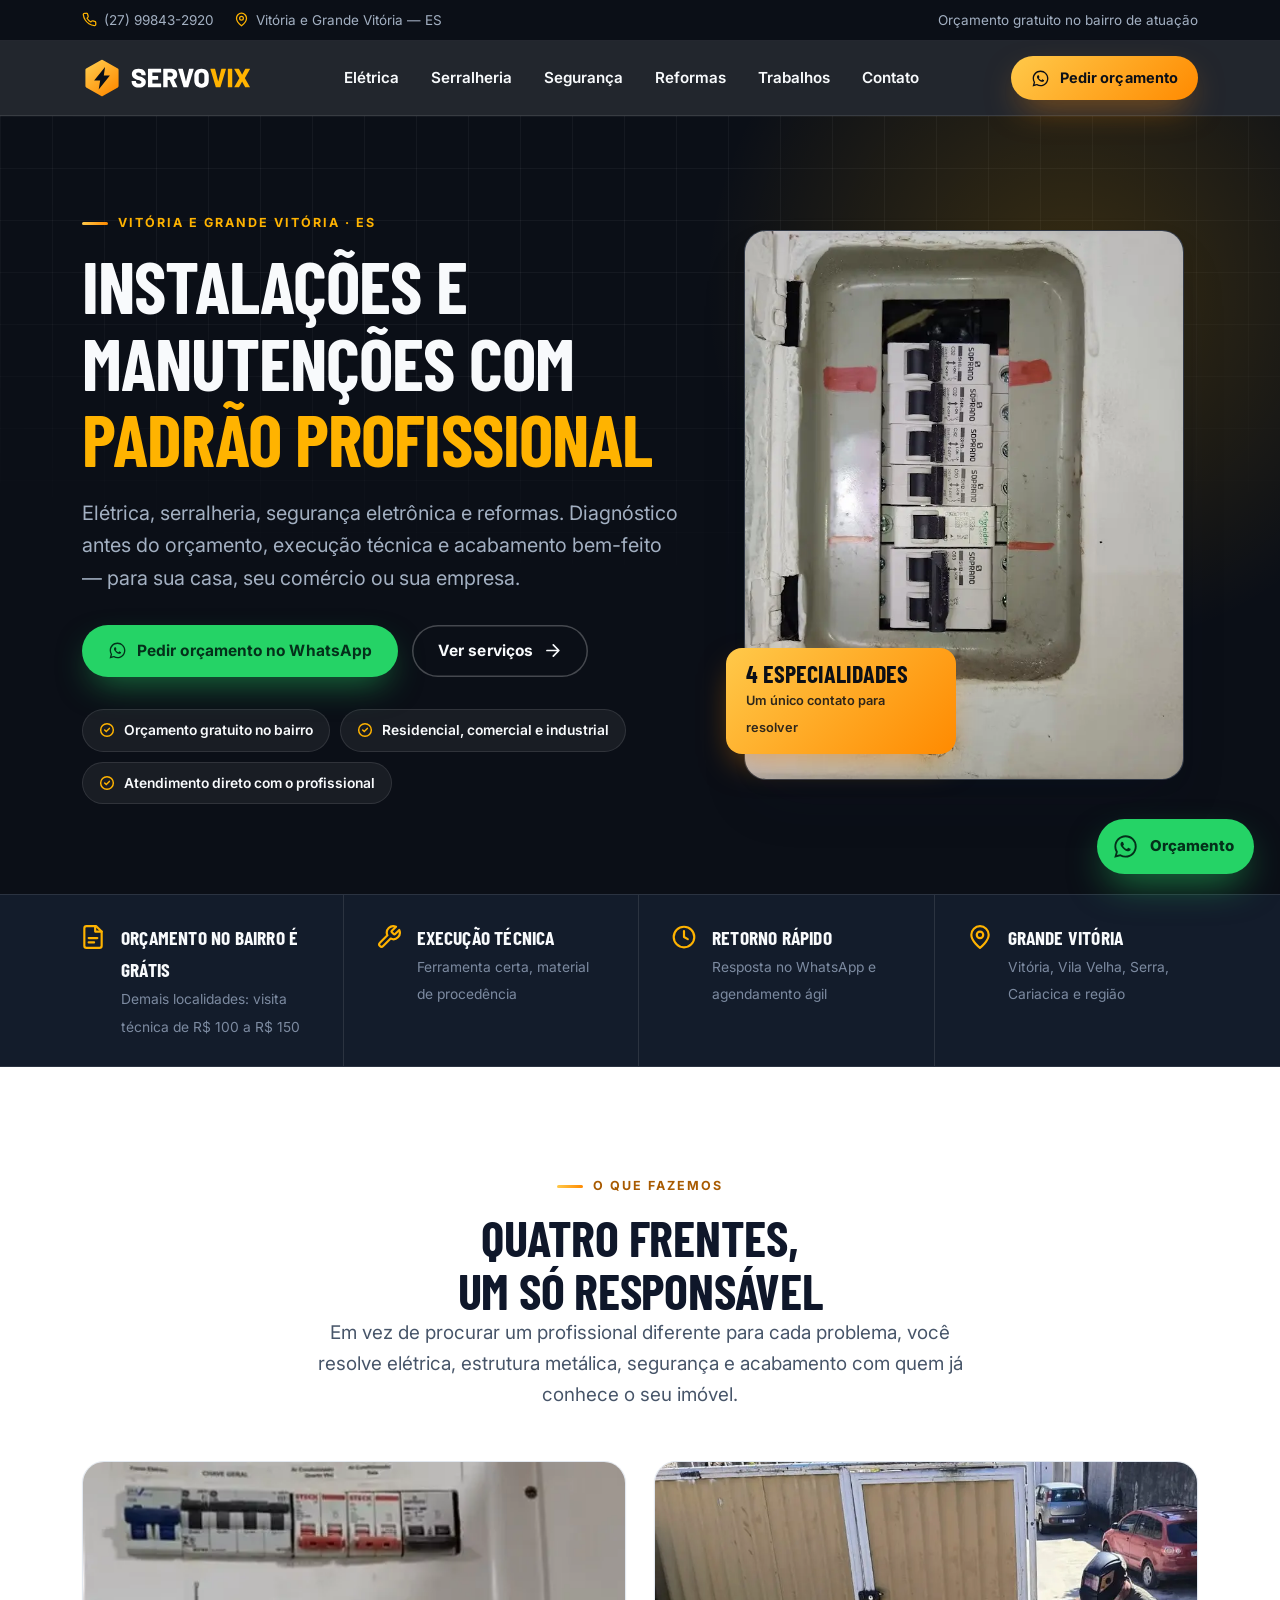
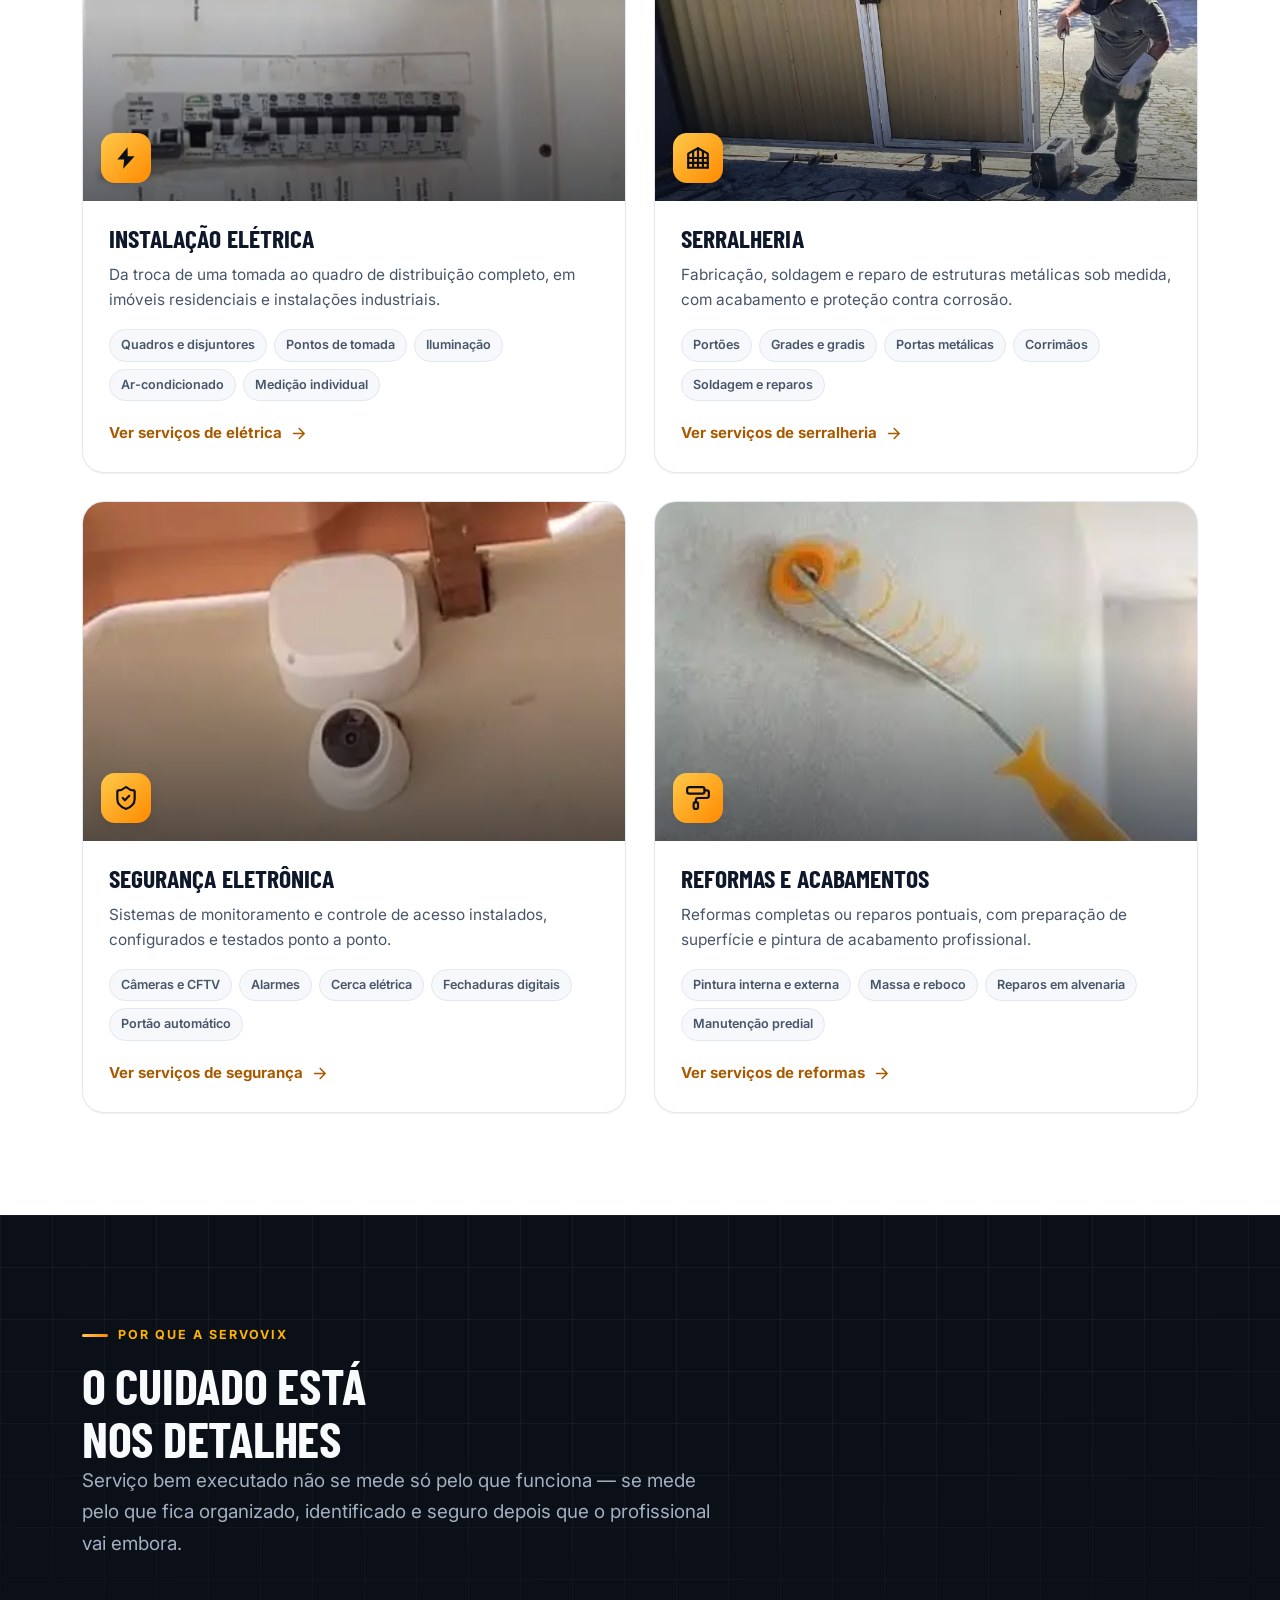
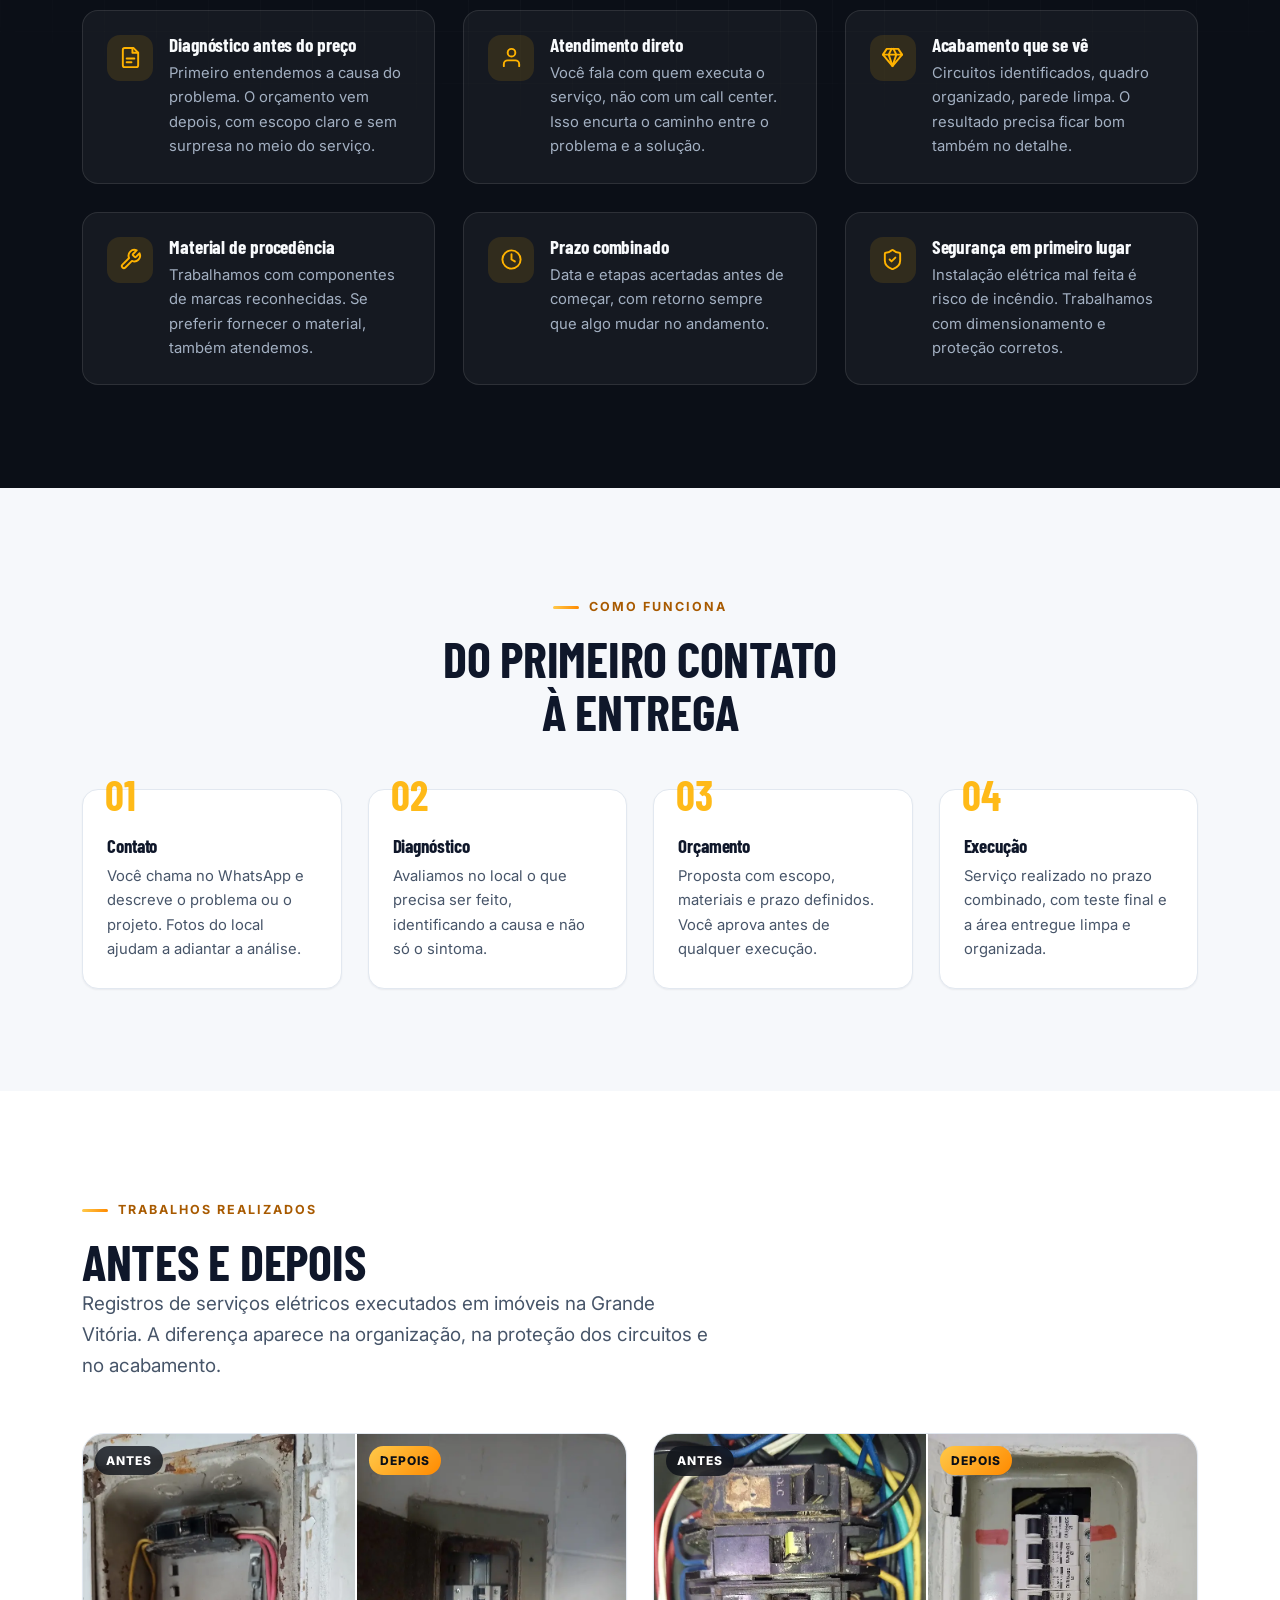
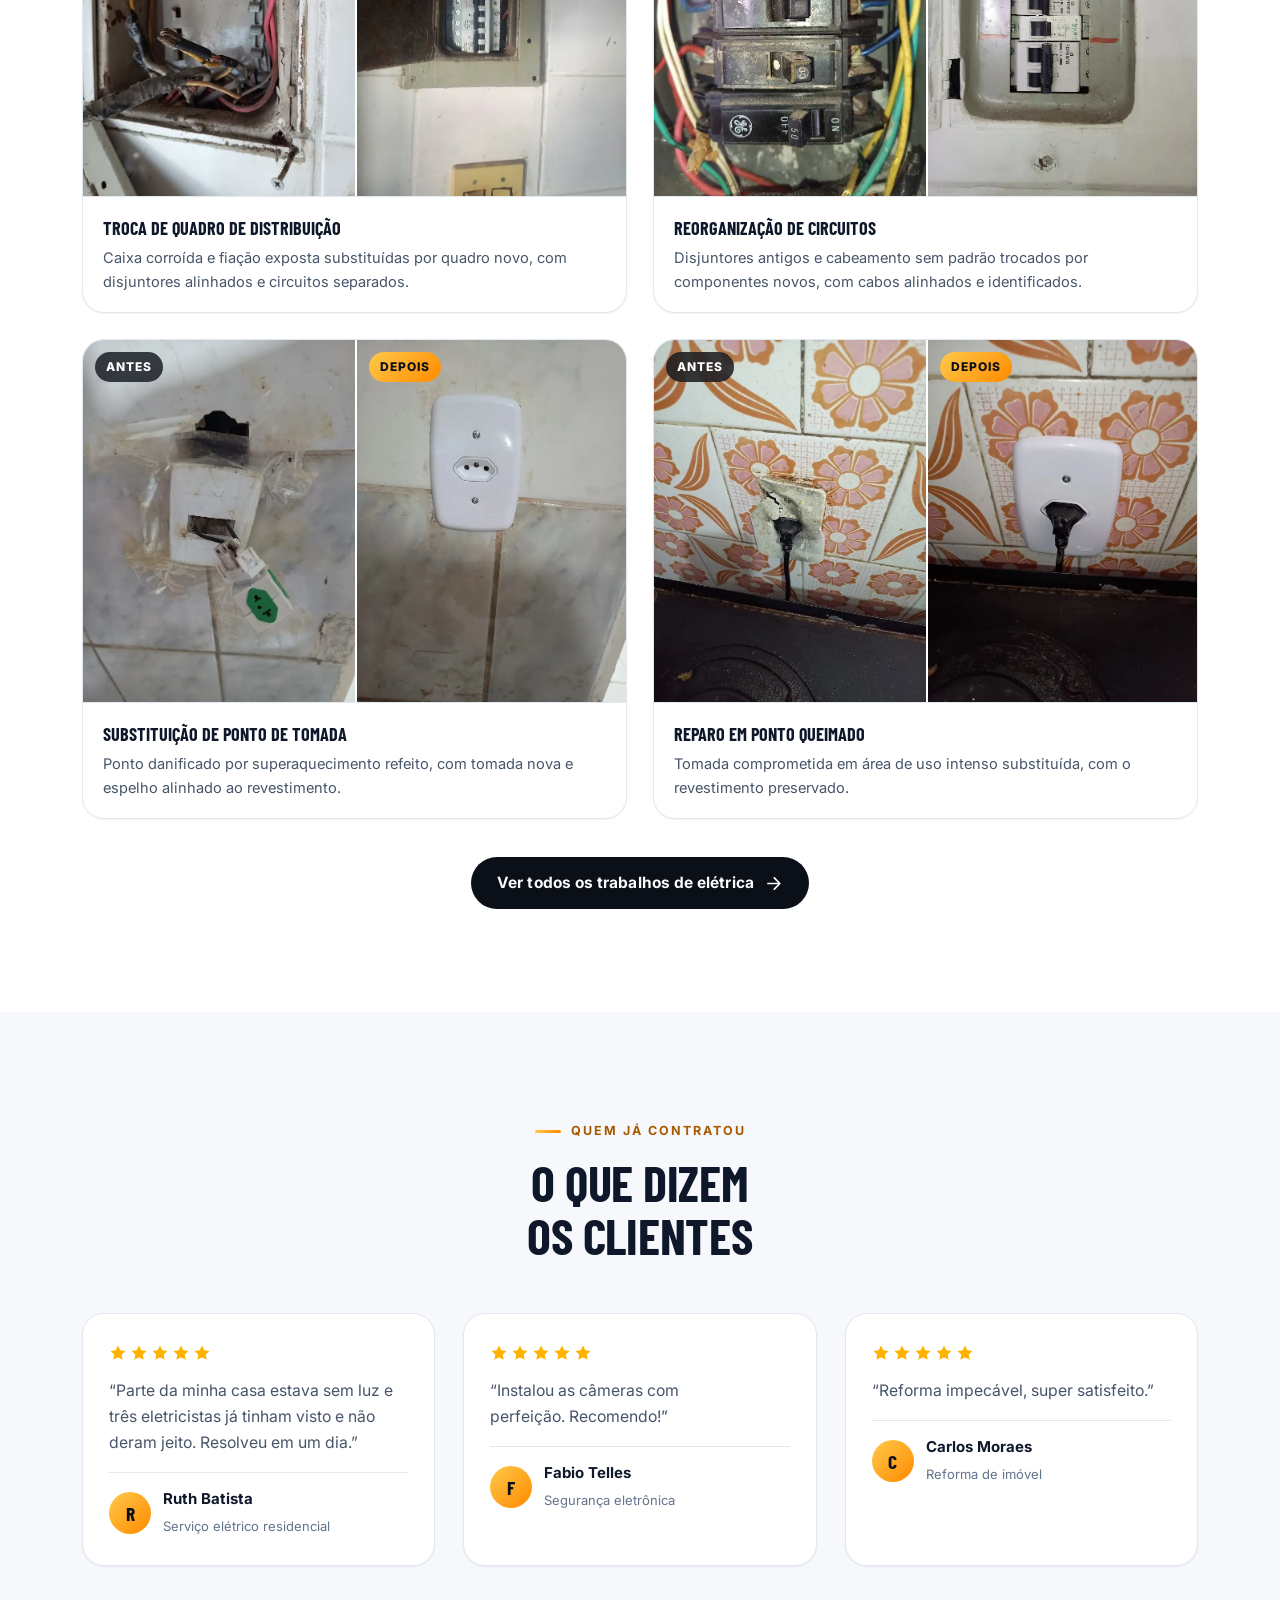
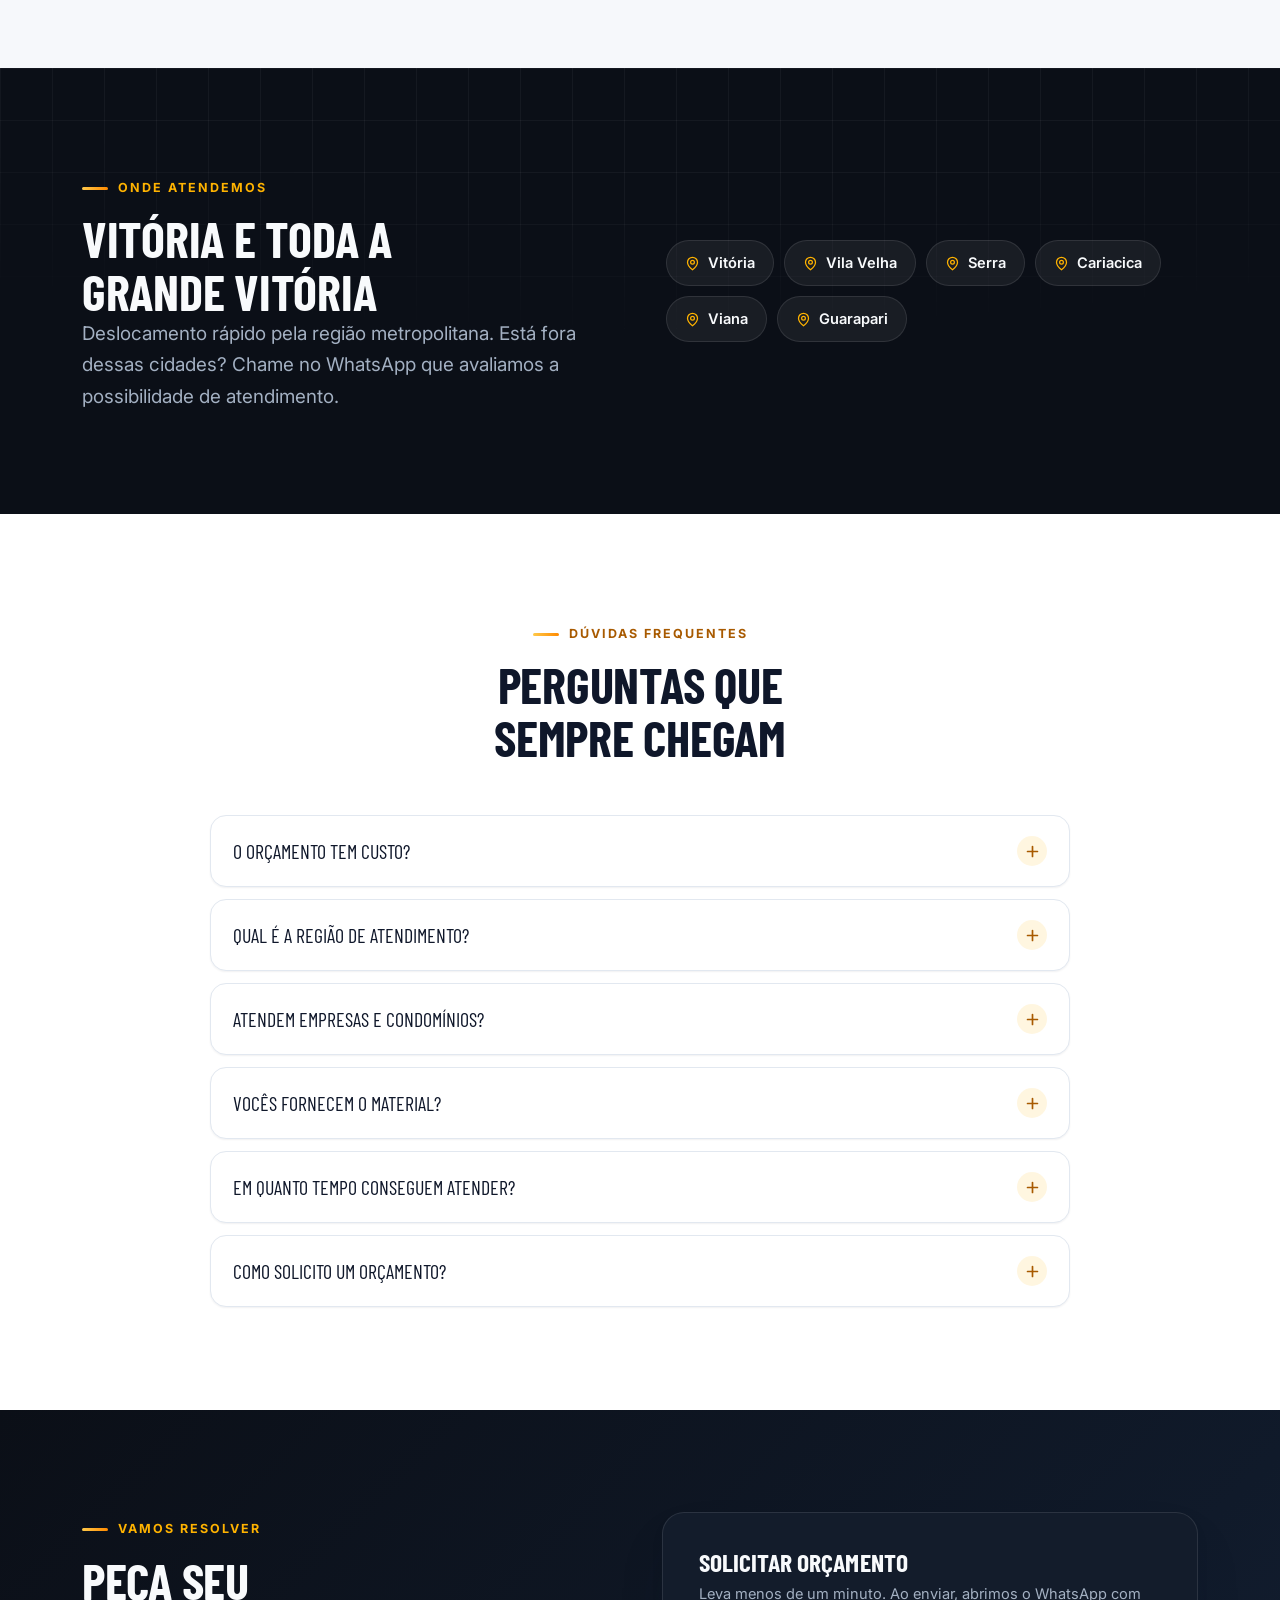
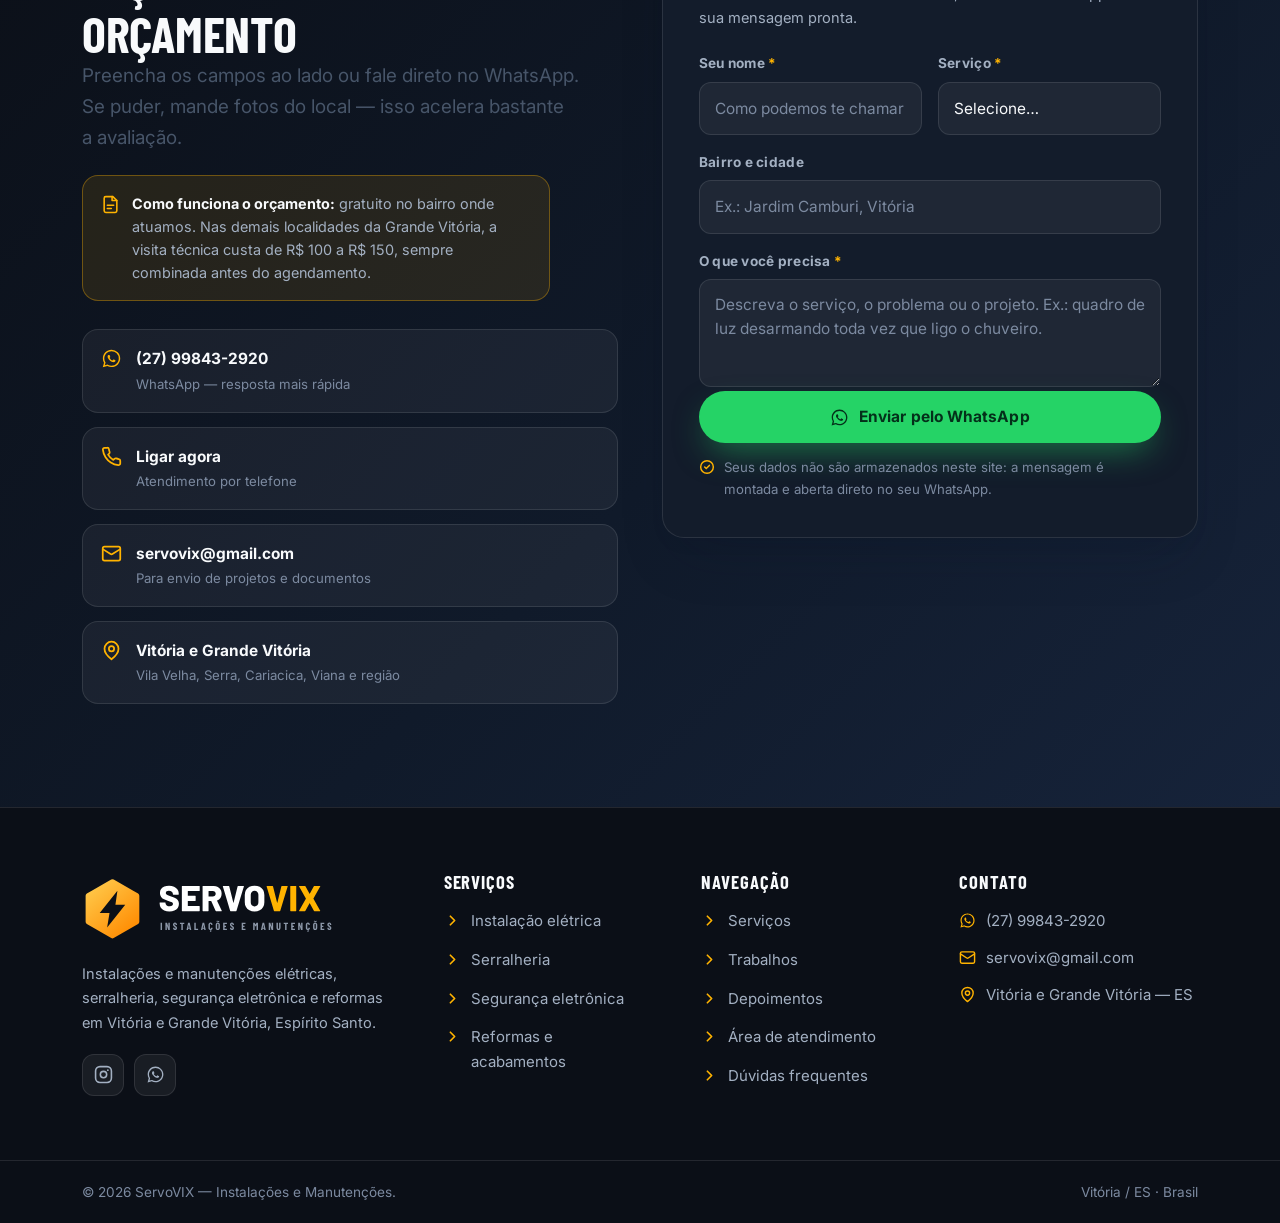
==== commit 4d9614b8: "Corrige a política de orçamento, que estava anunciada errada O site afirmava "orçamento sem compromi" ====
--- a/index.html
+++ b/index.html
@@ -4,7 +4,7 @@
 <meta charset="utf-8">
 <meta name="viewport" content="width=device-width, initial-scale=1">
 <title>ServoVIX | Elétrica, Serralheria, Segurança e Reformas em Vitória/ES</title>
-<meta name="description" content="Instalações e manutenções em Vitória e Grande Vitória: elétrica residencial e industrial, serralheria, segurança eletrônica (CFTV, alarmes, portões) e reformas. Orçamento sem compromisso pelo WhatsApp.">
+<meta name="description" content="Instalações e manutenções em Vitória e Grande Vitória: elétrica residencial e industrial, serralheria, segurança eletrônica (CFTV, alarmes, portões) e reformas. Orçamento gratuito no bairro de atuação. Fale pelo WhatsApp.">
 <link rel="canonical" href="https://servovix.com.br/">
 <meta name="theme-color" content="#0B0F17">
 <meta name="author" content="ServoVIX">
@@ -23,7 +23,7 @@
 <meta property="og:image:alt" content="ServoVIX — Elétrica, Serralheria, Segurança e Reformas">
 <meta name="twitter:card" content="summary_large_image">
 <meta name="twitter:title" content="ServoVIX | Instalações e Manutenções em Vitória/ES">
-<meta name="twitter:description" content="Elétrica, serralheria, segurança eletrônica e reformas. Orçamento sem compromisso.">
+<meta name="twitter:description" content="Elétrica, serralheria, segurança eletrônica e reformas em Vitória e Grande Vitória.">
 <meta name="twitter:image" content="https://servovix.com.br/assets/brand/og-image.jpg">
 
 <!-- Ícones -->
@@ -98,7 +98,7 @@
     {
       "@type": "FAQPage",
       "mainEntity": [
-        { "@type": "Question", "name": "O orçamento tem custo?", "acceptedAnswer": { "@type": "Answer", "text": "Não. A avaliação e a proposta são feitas sem compromisso. Você só decide depois de saber exatamente o que será feito e quanto custa." } },
+        { "@type": "Question", "name": "O orçamento tem custo?", "acceptedAnswer": { "@type": "Answer", "text": "No bairro onde atuamos, o orçamento é gratuito. Nas demais localidades da Grande Vitória, a visita técnica custa de R$ 100 a R$ 150, combinada antes do agendamento. A proposta em si não obriga a contratar: você decide depois de saber o que será feito e quanto custa." } },
         { "@type": "Question", "name": "Qual é a região de atendimento?", "acceptedAnswer": { "@type": "Answer", "text": "Atendemos Vitória e a Grande Vitória: Vila Velha, Serra, Cariacica, Viana e região. Para outras localidades, consulte pelo WhatsApp." } },
         { "@type": "Question", "name": "Atendem empresas e condomínios?", "acceptedAnswer": { "@type": "Answer", "text": "Sim. Executamos serviços residenciais, comerciais e industriais, incluindo manutenção predial e instalações em empresas e condomínios." } },
         { "@type": "Question", "name": "Vocês fornecem o material?", "acceptedAnswer": { "@type": "Answer", "text": "Podemos fornecer o material ou trabalhar com o material do cliente. Os itens e valores ficam discriminados no orçamento antes do início do serviço." } },
@@ -151,7 +151,7 @@
       <span class="hide-sm" style="display:inline-flex;align-items:center;gap:7px">
         <svg aria-hidden="true" style="width:15px;height:15px;color:var(--amber)"><use href="#i-pin"/></svg>Vitória e Grande Vitória — ES</span>
     </div>
-    <div class="topbar-r hide-sm"><span>Orçamento sem compromisso</span></div>
+    <div class="topbar-r hide-sm"><span>Orçamento gratuito no bairro de atuação</span></div>
   </div>
 </div>
 
@@ -214,7 +214,7 @@
           <a class="btn btn--ghost" href="#servicos">Ver serviços<svg aria-hidden="true"><use href="#i-arrow"/></svg></a>
         </div>
         <ul class="hero-chips">
-          <li class="chip"><svg aria-hidden="true"><use href="#i-check"/></svg>Orçamento sem compromisso</li>
+          <li class="chip"><svg aria-hidden="true"><use href="#i-check"/></svg>Orçamento gratuito no bairro</li>
           <li class="chip"><svg aria-hidden="true"><use href="#i-check"/></svg>Residencial, comercial e industrial</li>
           <li class="chip"><svg aria-hidden="true"><use href="#i-check"/></svg>Atendimento direto com o profissional</li>
         </ul>
@@ -239,7 +239,7 @@
   <section class="trust" aria-label="Nossos compromissos">
     <div class="wrap">
       <div class="trust__i"><svg aria-hidden="true"><use href="#i-doc"/></svg>
-        <div><b>Orçamento sem custo</b><span>Avaliação e proposta antes de qualquer serviço</span></div></div>
+        <div><b>Orçamento no bairro é grátis</b><span>Demais localidades: visita técnica de R$ 100 a R$ 150</span></div></div>
       <div class="trust__i"><svg aria-hidden="true"><use href="#i-tools"/></svg>
         <div><b>Execução técnica</b><span>Ferramenta certa, material de procedência</span></div></div>
       <div class="trust__i"><svg aria-hidden="true"><use href="#i-clock"/></svg>
@@ -523,7 +523,7 @@
       <div class="faq">
         <div class="ac rv" data-open="false">
           <button class="ac__btn" aria-expanded="false" aria-controls="f1">O orçamento tem custo?<span class="ac__ico"><svg aria-hidden="true"><use href="#i-plus"/></svg></span></button>
-          <div class="ac__panel" id="f1" aria-hidden="true"><div><p>Não. A avaliação e a proposta são feitas sem compromisso. Você só decide depois de saber exatamente o que será feito e quanto custa.</p></div></div>
+          <div class="ac__panel" id="f1" aria-hidden="true"><div><p>No bairro onde atuamos, o orçamento é gratuito. Nas demais localidades da Grande Vitória, a visita técnica custa de R$ 100 a R$ 150, combinada antes do agendamento. A proposta em si não obriga a contratar: você decide depois de saber o que será feito e quanto custa.</p></div></div>
         </div>
         <div class="ac rv" data-open="false">
           <button class="ac__btn" aria-expanded="false" aria-controls="f2">Qual é a região de atendimento?<span class="ac__ico"><svg aria-hidden="true"><use href="#i-plus"/></svg></span></button>
@@ -556,8 +556,9 @@
 
         <div class="rv">
           <p class="eyebrow">Vamos resolver</p>
-          <h2 class="h2">Peça seu orçamento<br>sem compromisso</h2>
+          <h2 class="h2">Peça seu<br>orçamento</h2>
           <p class="lead">Preencha os campos ao lado ou fale direto no WhatsApp. Se puder, mande fotos do local — isso acelera bastante a avaliação.</p>
+          <p class="aviso-orcamento"><svg aria-hidden="true"><use href="#i-doc"/></svg><span><b>Como funciona o orçamento:</b> gratuito no bairro onde atuamos. Nas demais localidades da Grande Vitória, a visita técnica custa de R$ 100 a R$ 150, sempre combinada antes do agendamento.</span></p>
 
           <div class="contact-list">
             <a href="https://wa.me/5527998432920?text=Ol%C3%A1!%20Vim%20pelo%20site%20e%20gostaria%20de%20um%20or%C3%A7amento." target="_blank" rel="noopener">
--- a/assets/css/servovix.css
+++ b/assets/css/servovix.css
@@ -531,3 +531,21 @@
   .ft li a,.ft address a{padding-block:8px}
   .ft ul{gap:4px}
 }
+
+/* ==========================================================================
+   25. Aviso da politica de orcamento
+   ========================================================================== */
+.aviso-orcamento{
+  display:flex;gap:12px;align-items:flex-start;margin-top:22px;padding:16px 18px;
+  border-radius:var(--r);background:rgba(255,179,0,.10);border:1px solid rgba(255,179,0,.34);
+  font-size:14.4px;line-height:1.6;color:var(--inv-2);max-width:52ch;text-align:left
+}
+.aviso-orcamento svg{width:19px;height:19px;color:var(--amber);flex:none;margin-top:3px}
+.aviso-orcamento b{color:var(--inv);font-weight:700}
+
+/* --- Correcao: o seletor .contact-list span atingia tambem o span interno,
+   transformando-o em flex e colocando <b> e <small> lado a lado. Restringido
+   aos filhos diretos; o bloco de texto volta a empilhar. --- */
+.contact-list > a,.contact-list > span{display:flex;gap:14px;align-items:flex-start}
+.contact-list > a > span,.contact-list > span > span{display:block;min-width:0;background:none;border:0;padding:0;border-radius:0}
+.contact-list small{display:block;margin-top:2px}
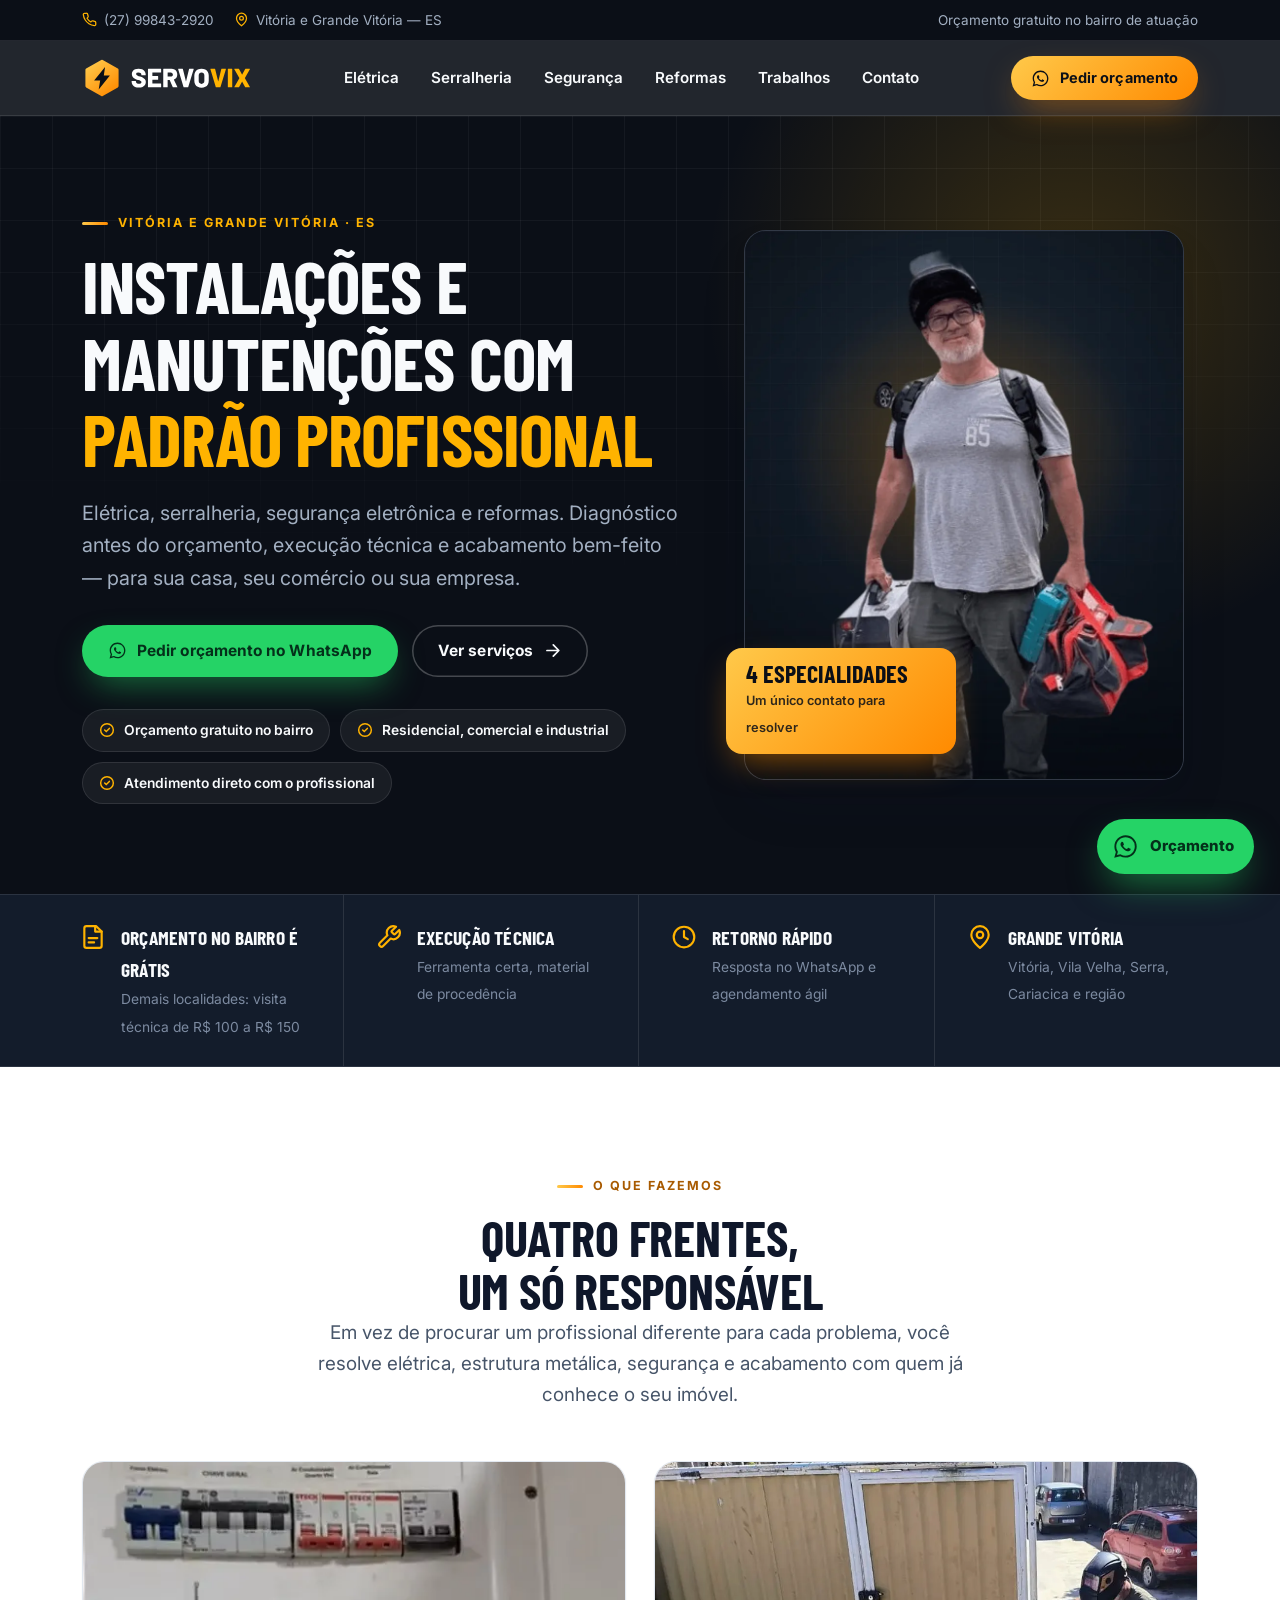
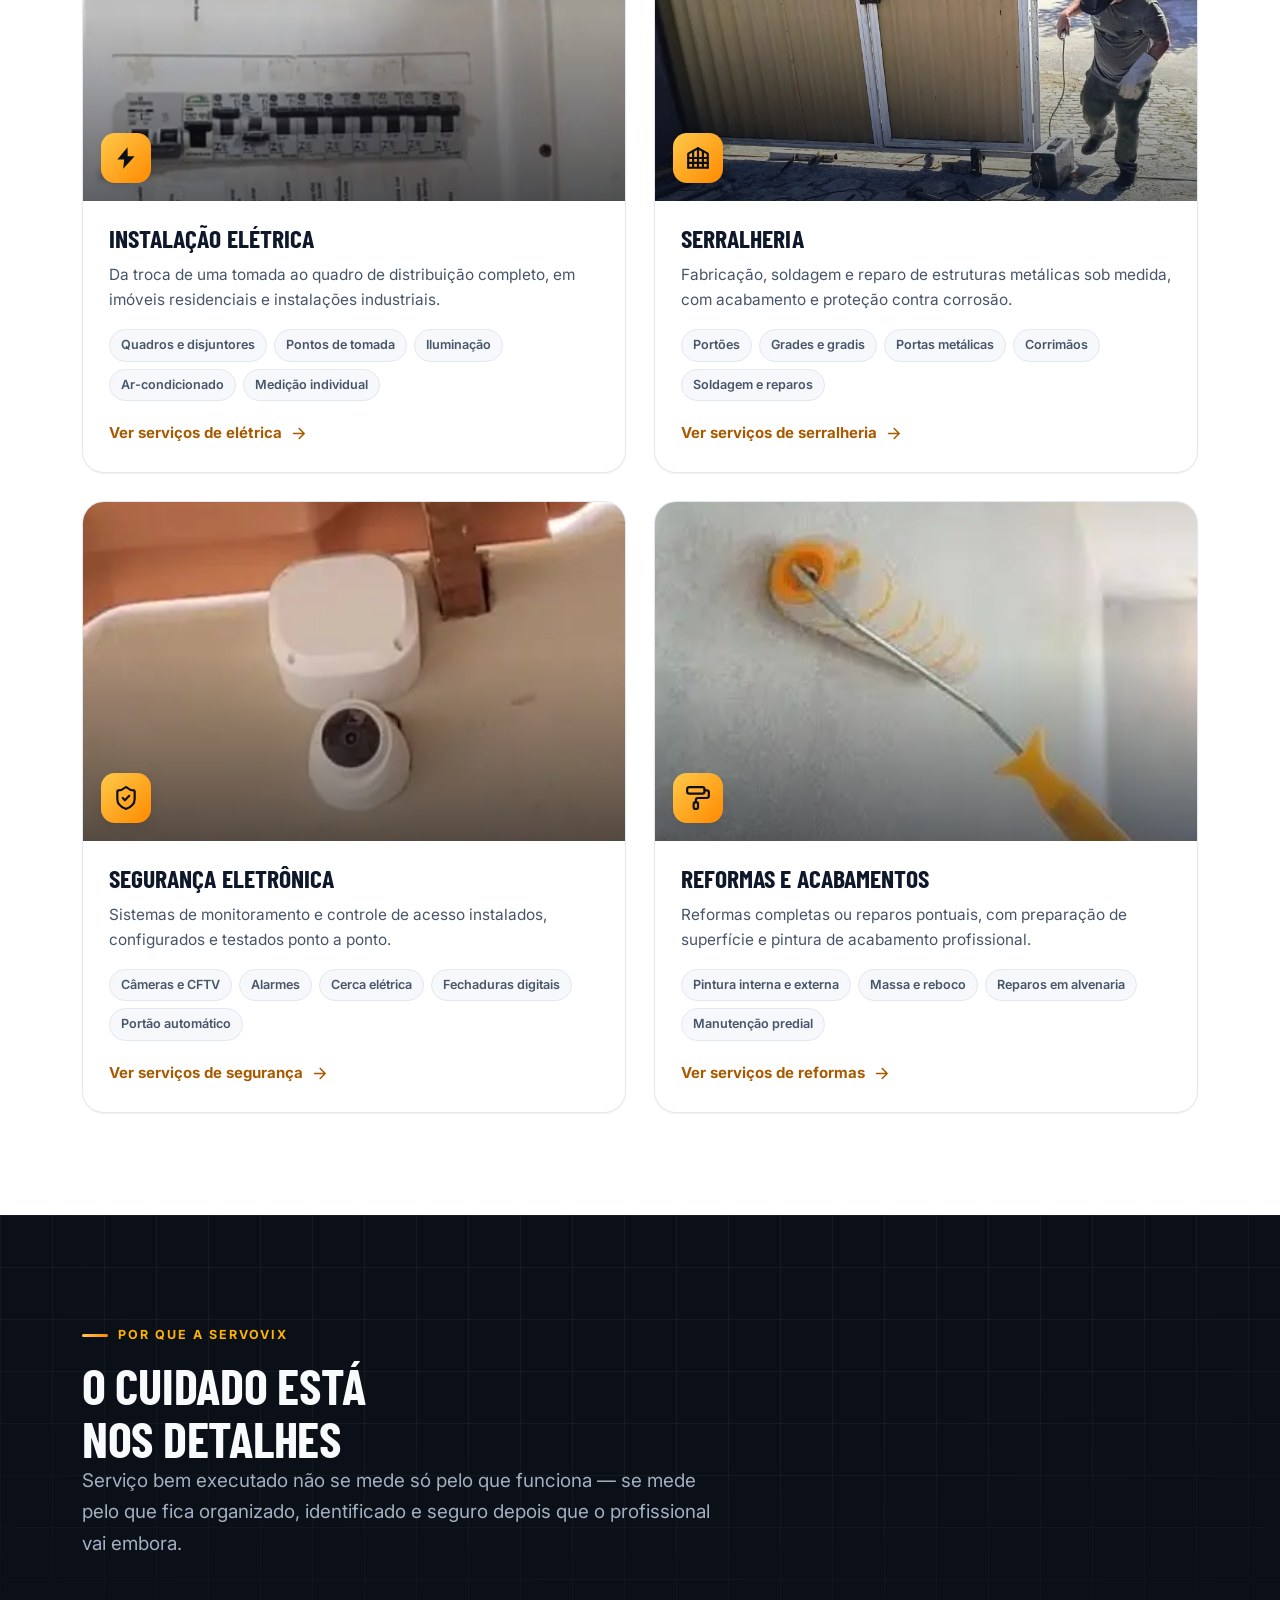
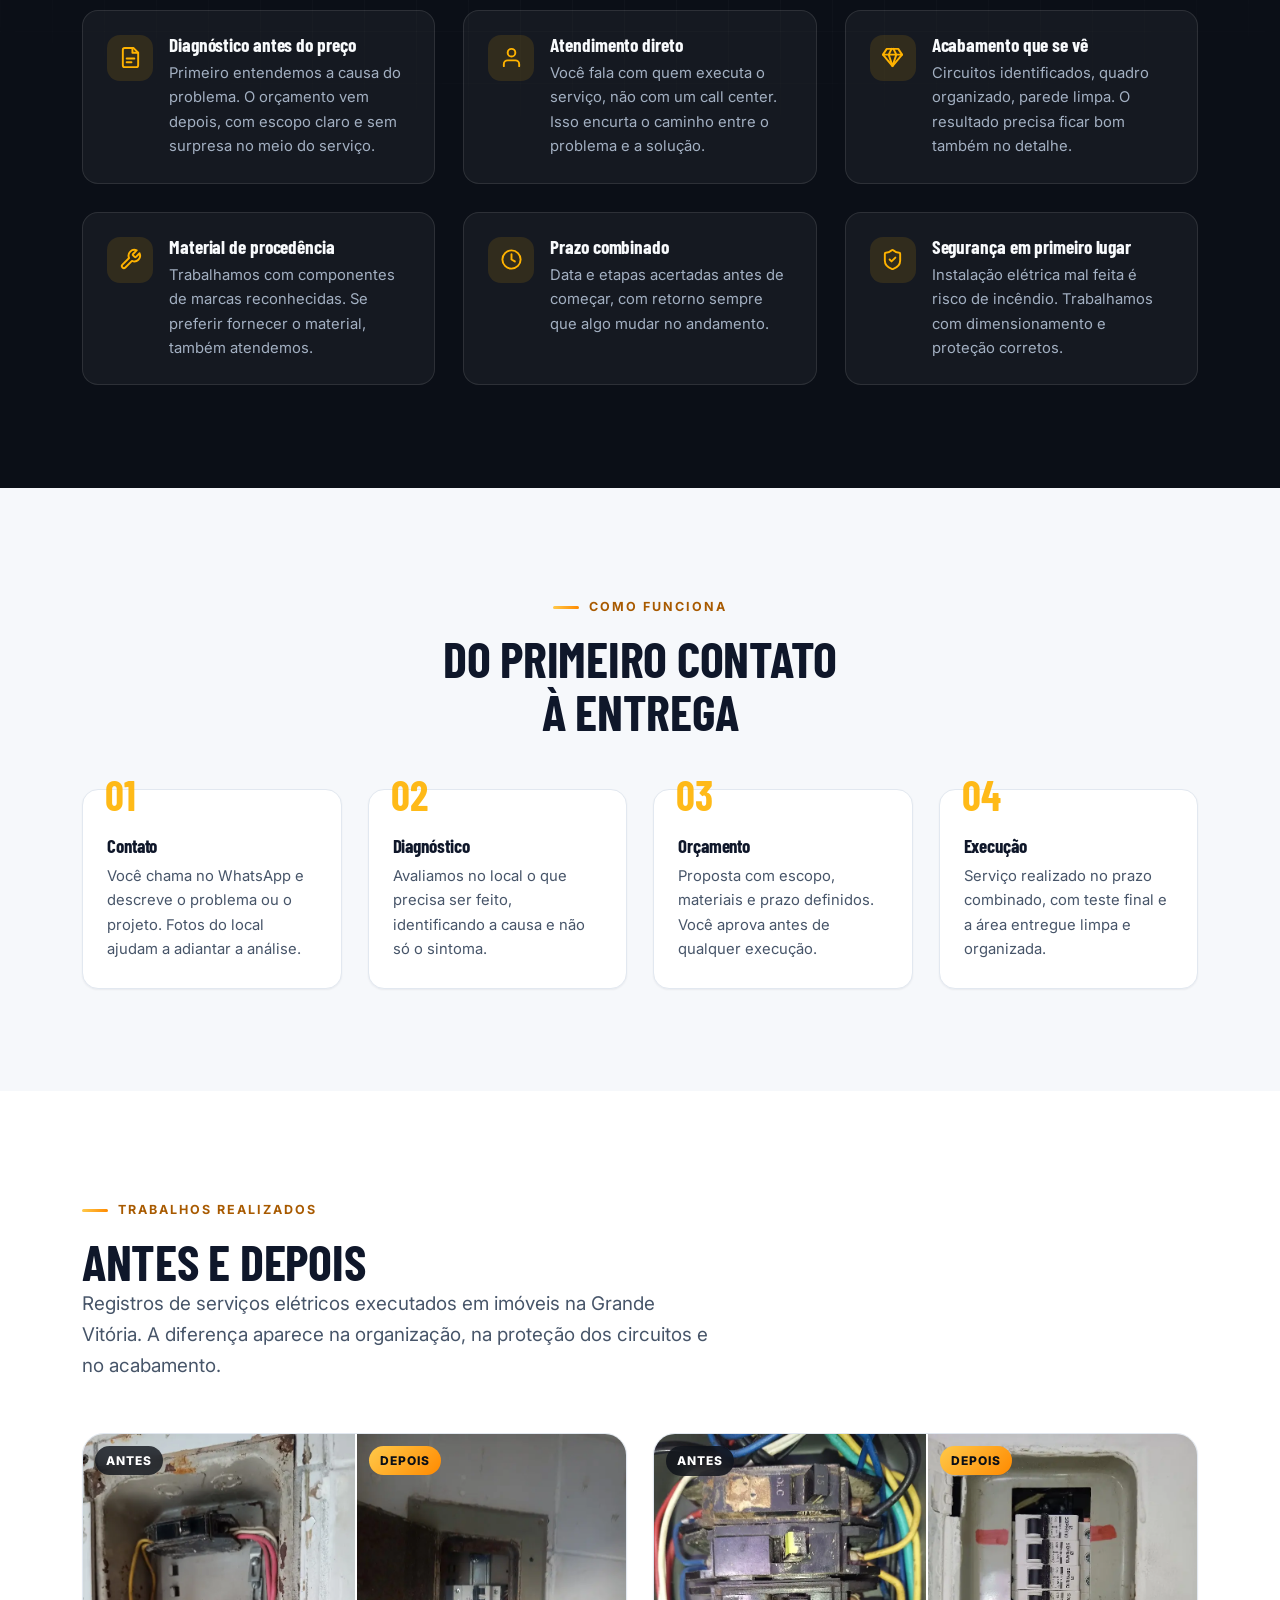
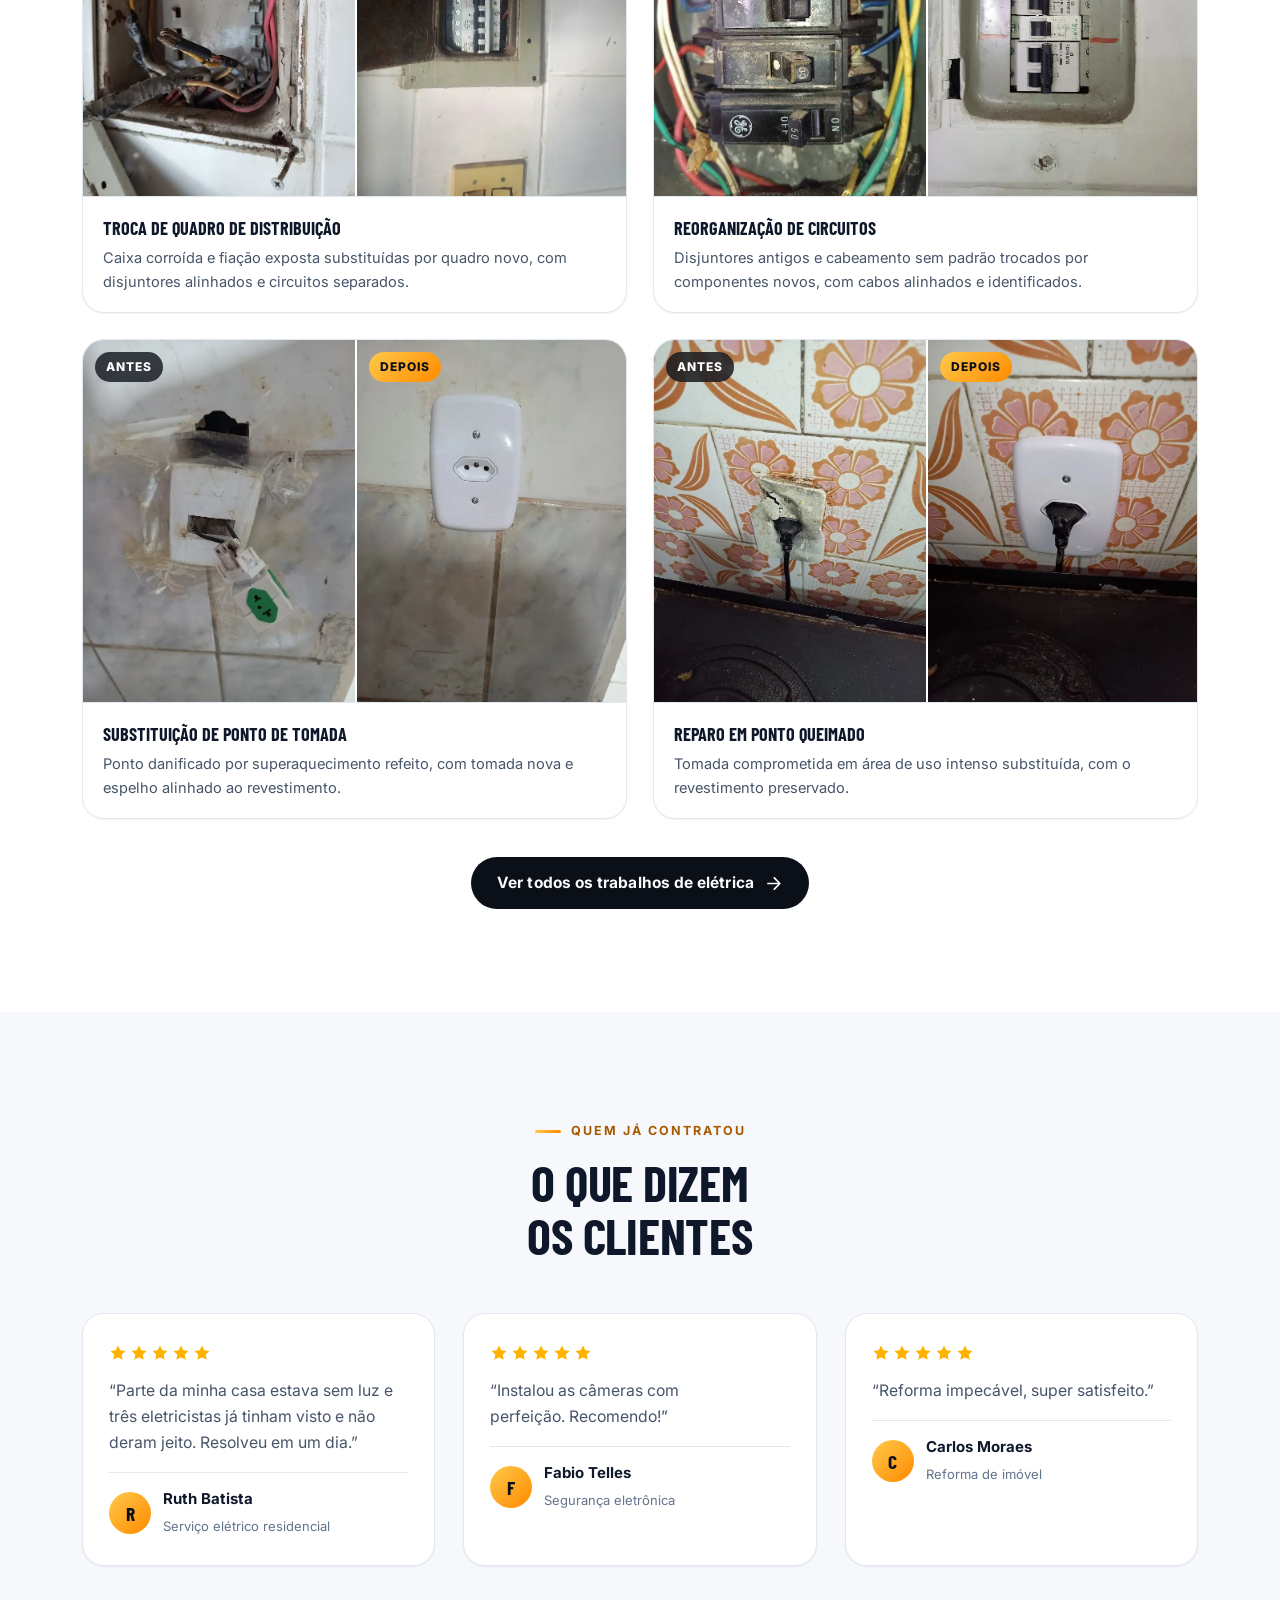
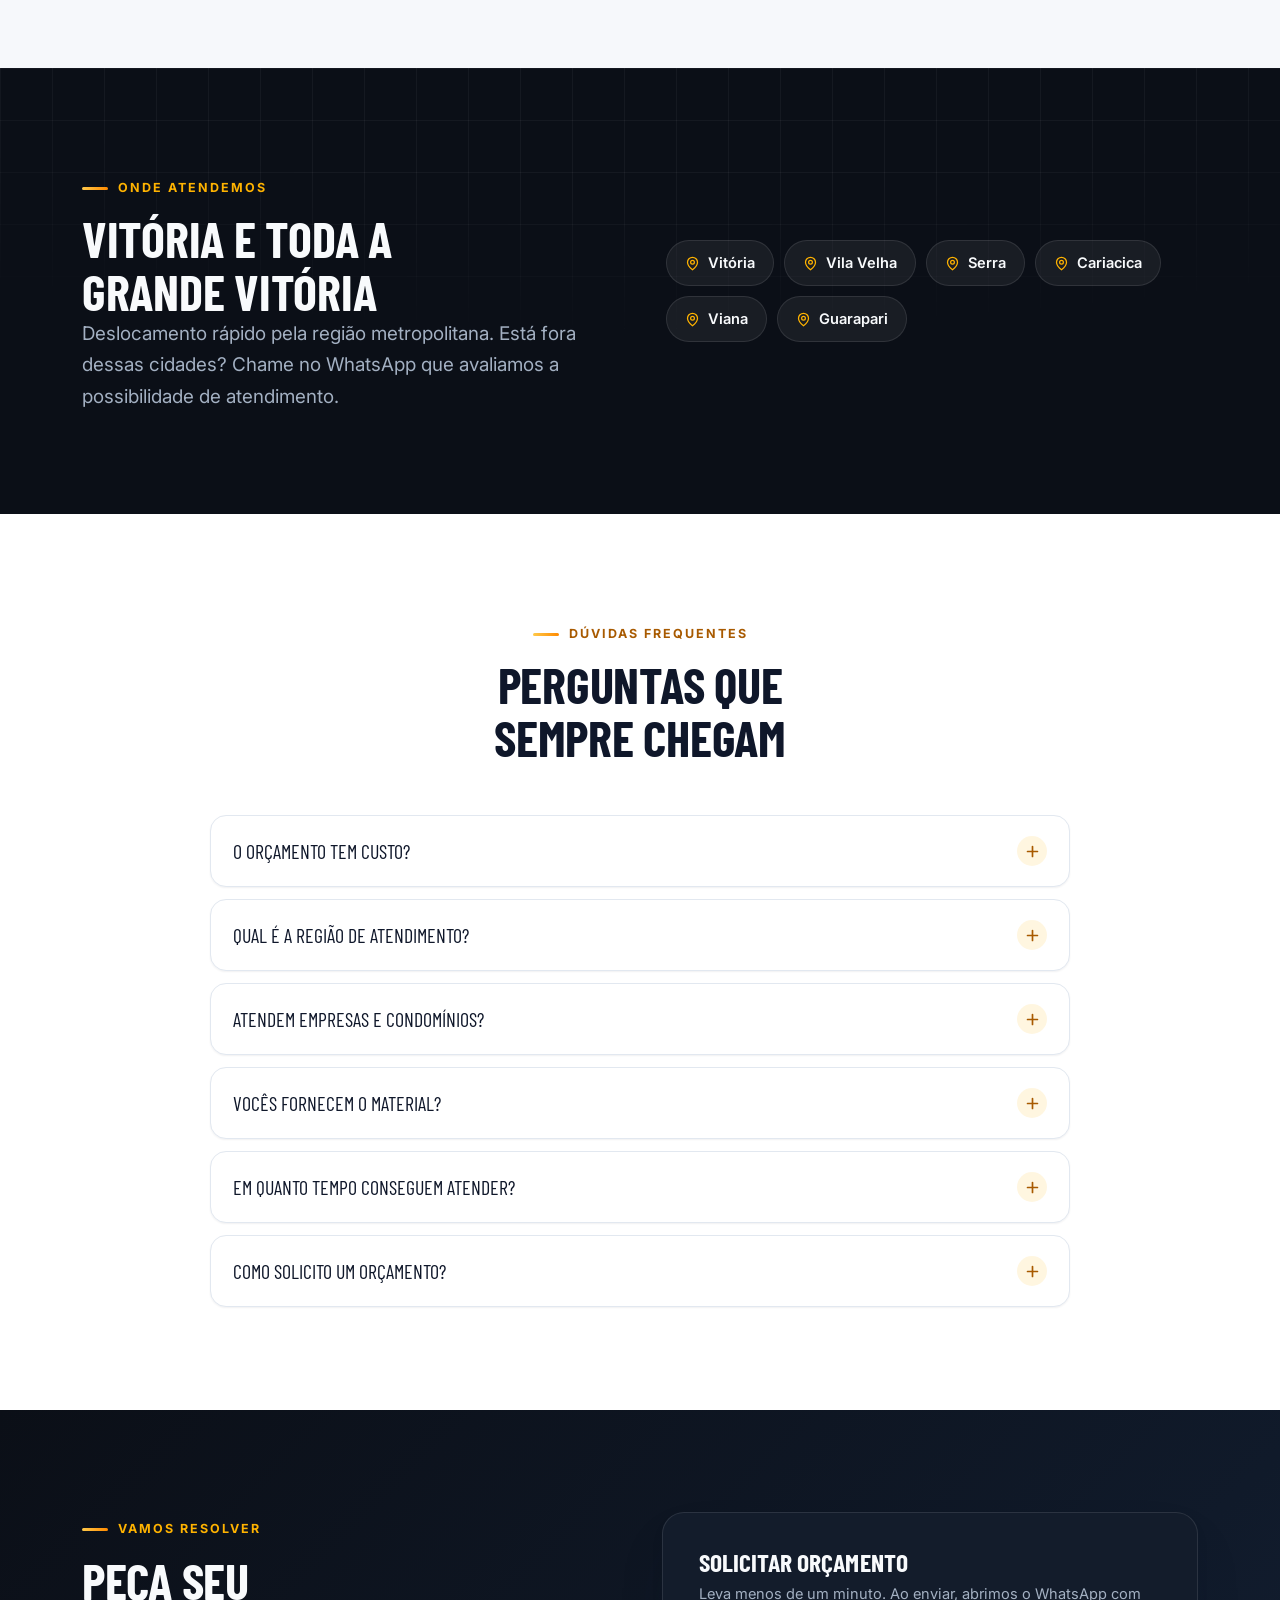
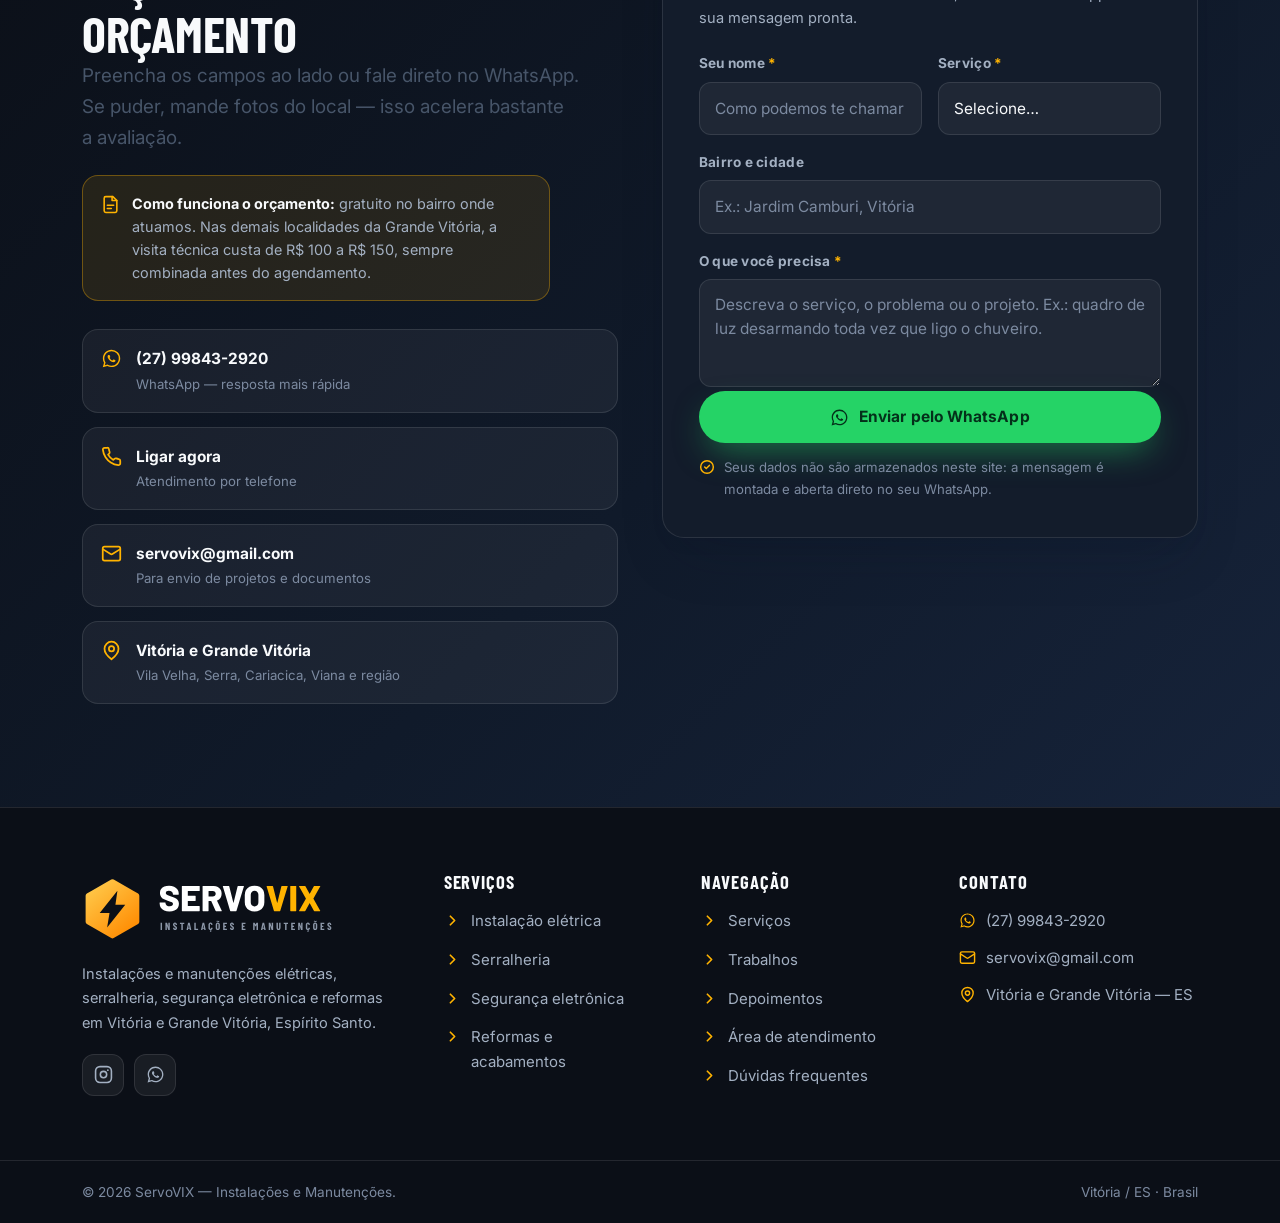
==== commit 75829f76: "Usa a foto do profissional no hero, sobre fundo da marca Troca a imagem do quadro de disjuntores pel" ====
--- a/index.html
+++ b/index.html
@@ -223,8 +223,8 @@
       <div class="hero-art">
         <div class="hero-art__frame">
           <picture>
-            <source srcset="/img/elet/elet8.webp" type="image/webp">
-            <img src="/img/elet/elet8.jpg" width="900" height="1100" alt="Quadro de distribuição elétrica reorganizado, com disjuntores novos e circuitos identificados" fetchpriority="high">
+            <source srcset="/img/profissional.webp" type="image/webp">
+            <img src="/img/profissional.jpg" width="900" height="1125" alt="Profissional da ServoVIX com capacete de solda, mochila e ferramentas, a caminho de um atendimento" fetchpriority="high">
           </picture>
         </div>
         <div class="hero-art__badge">
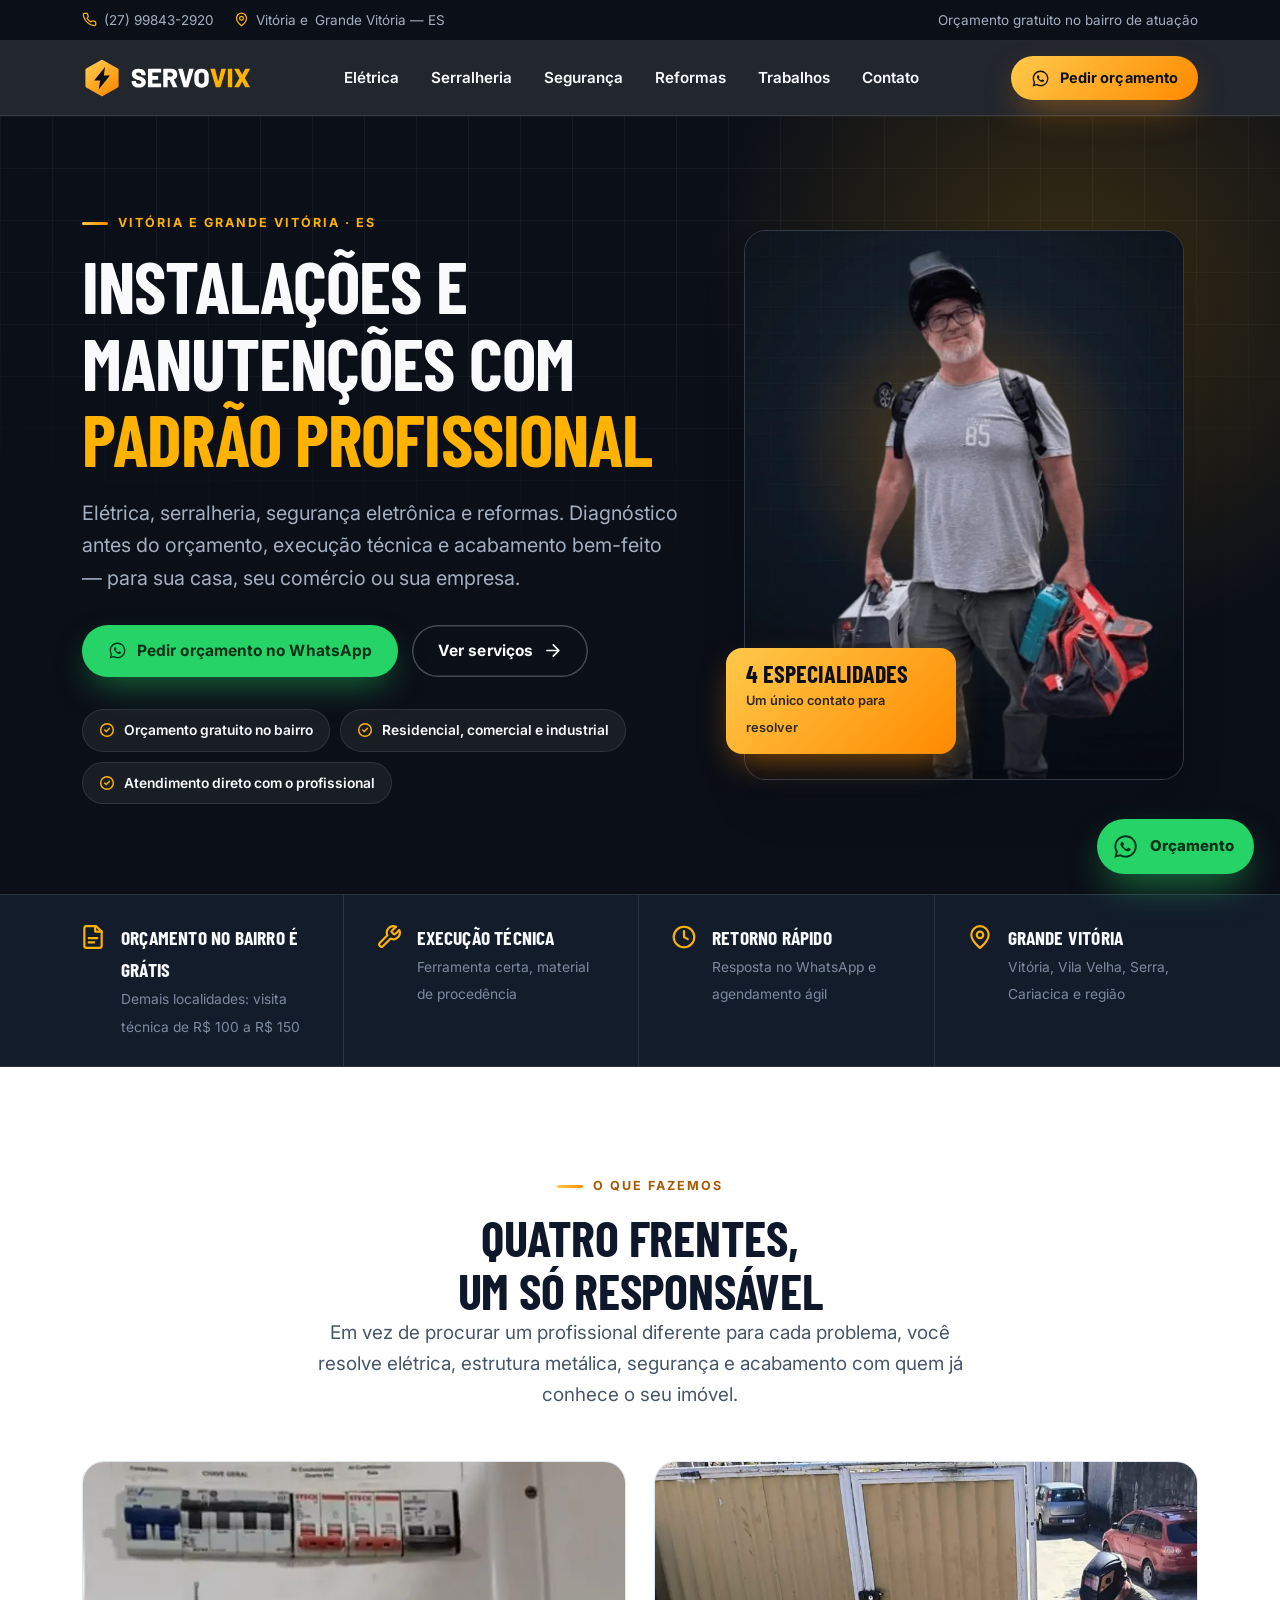
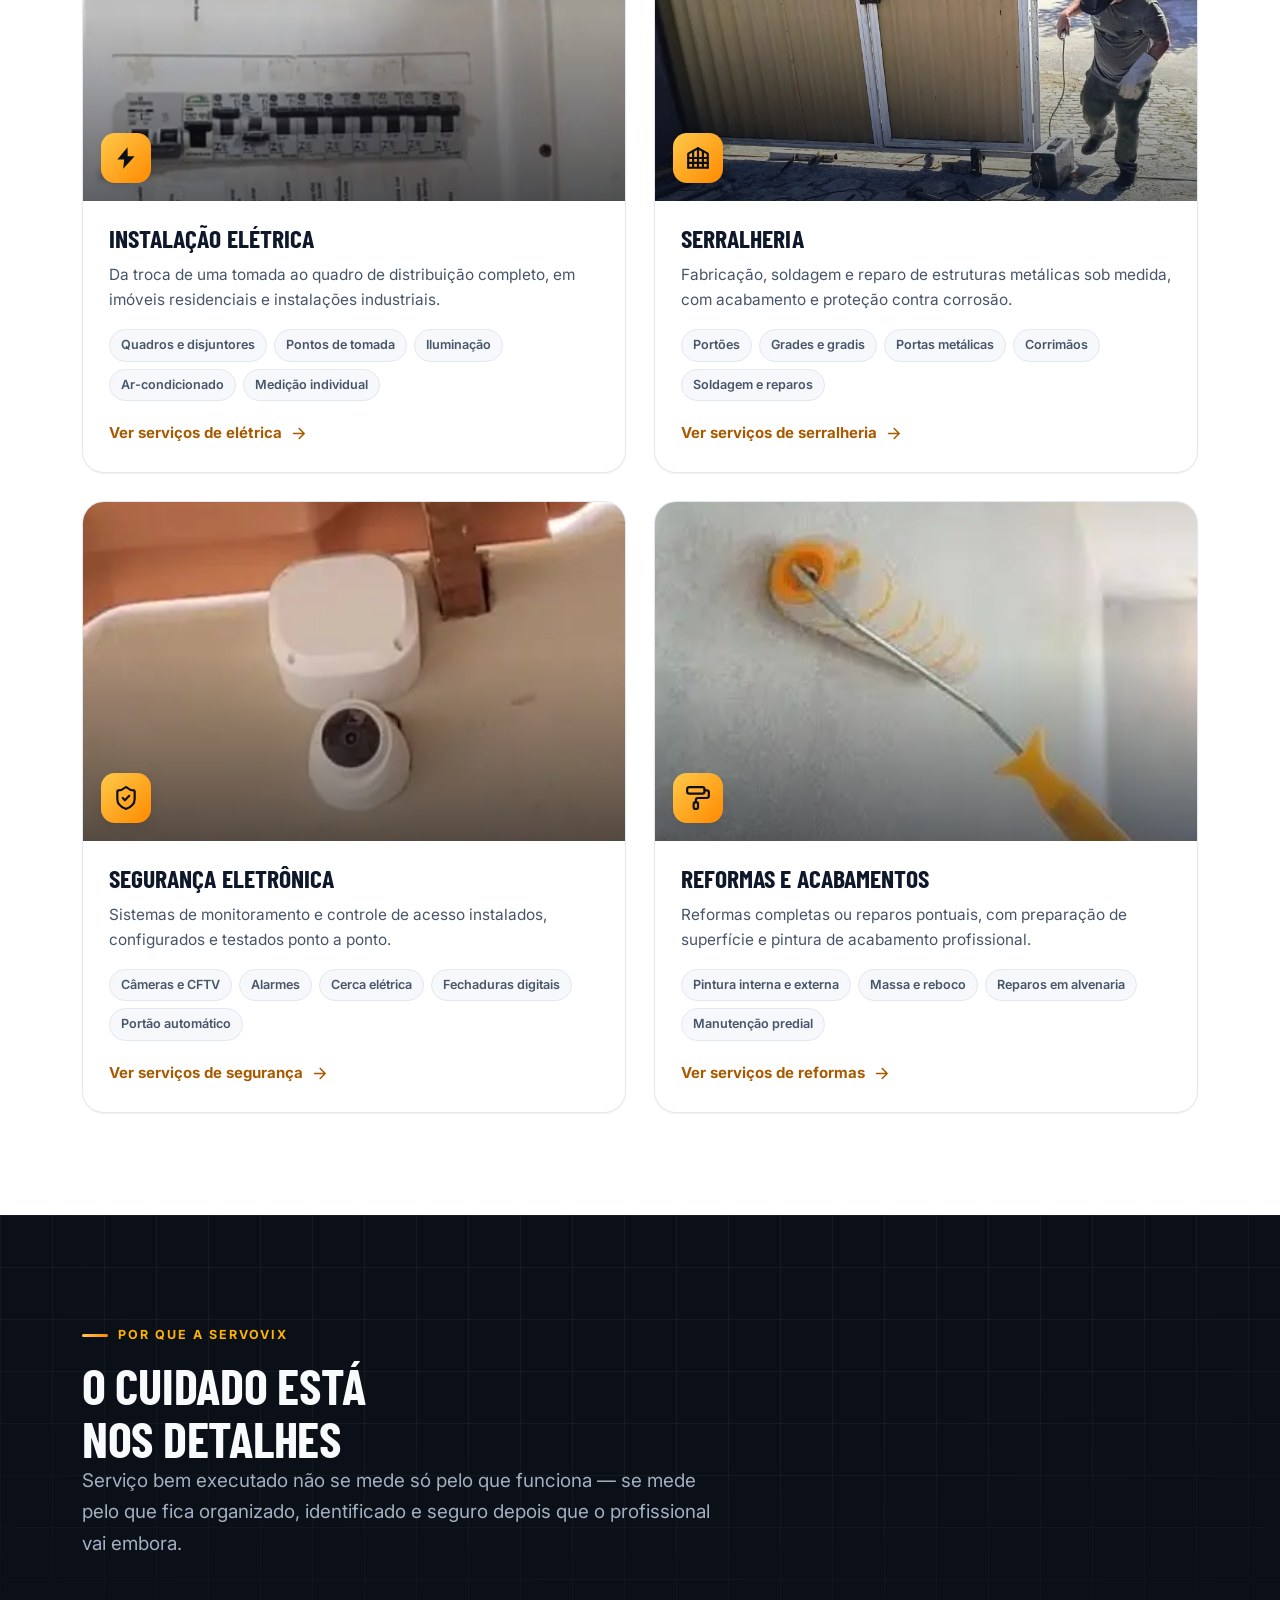
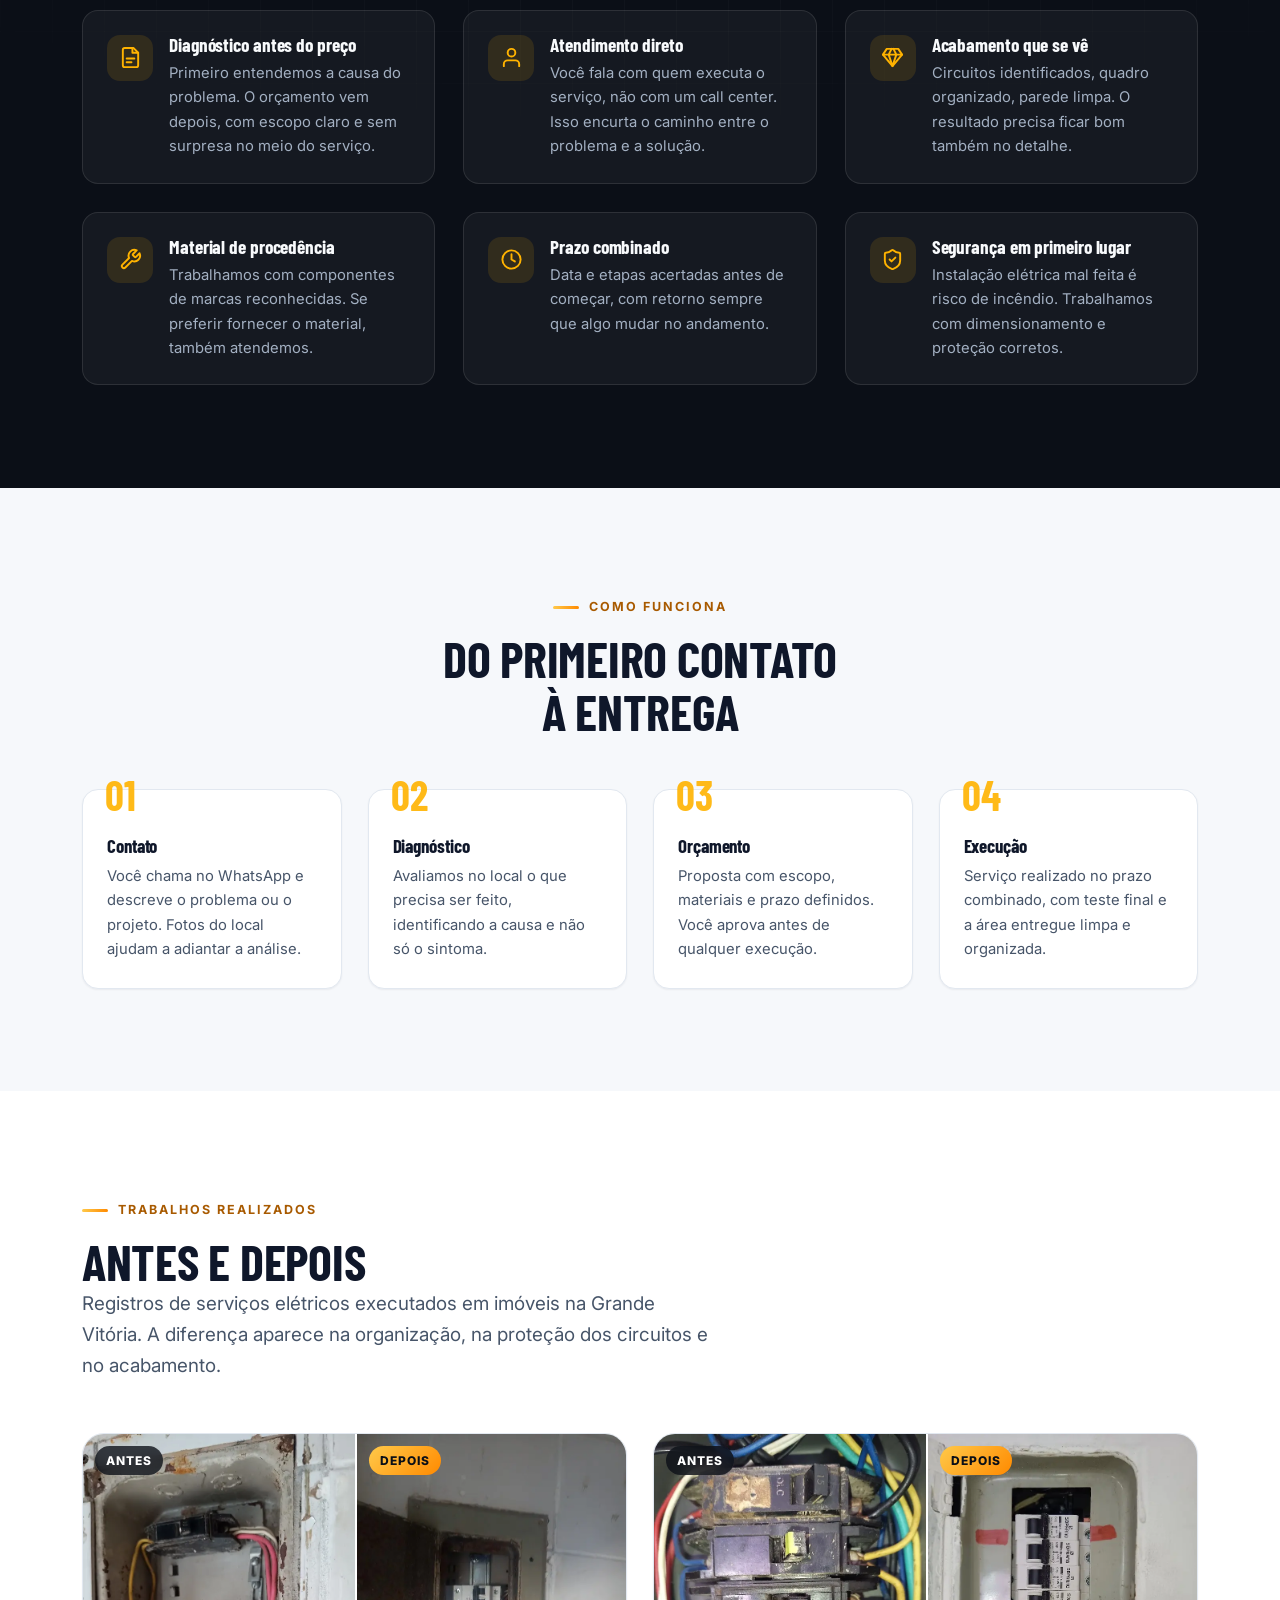
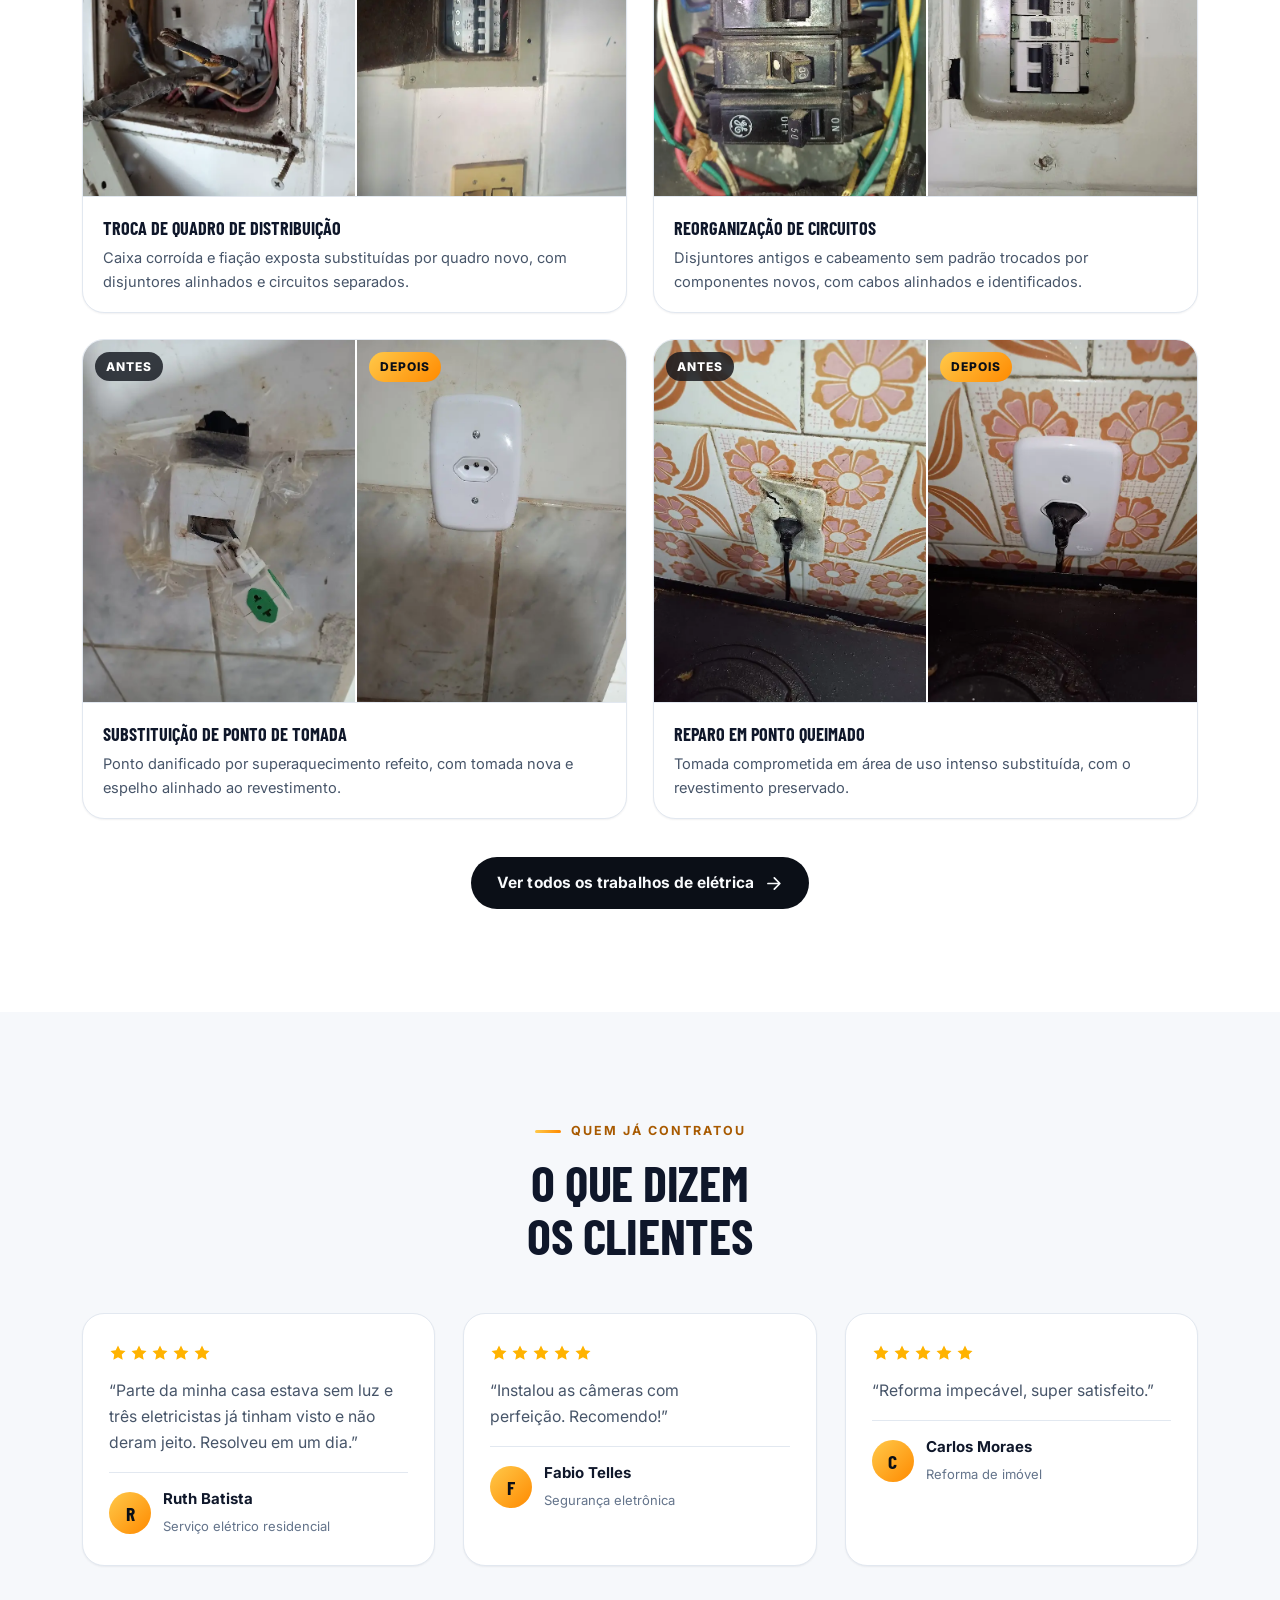
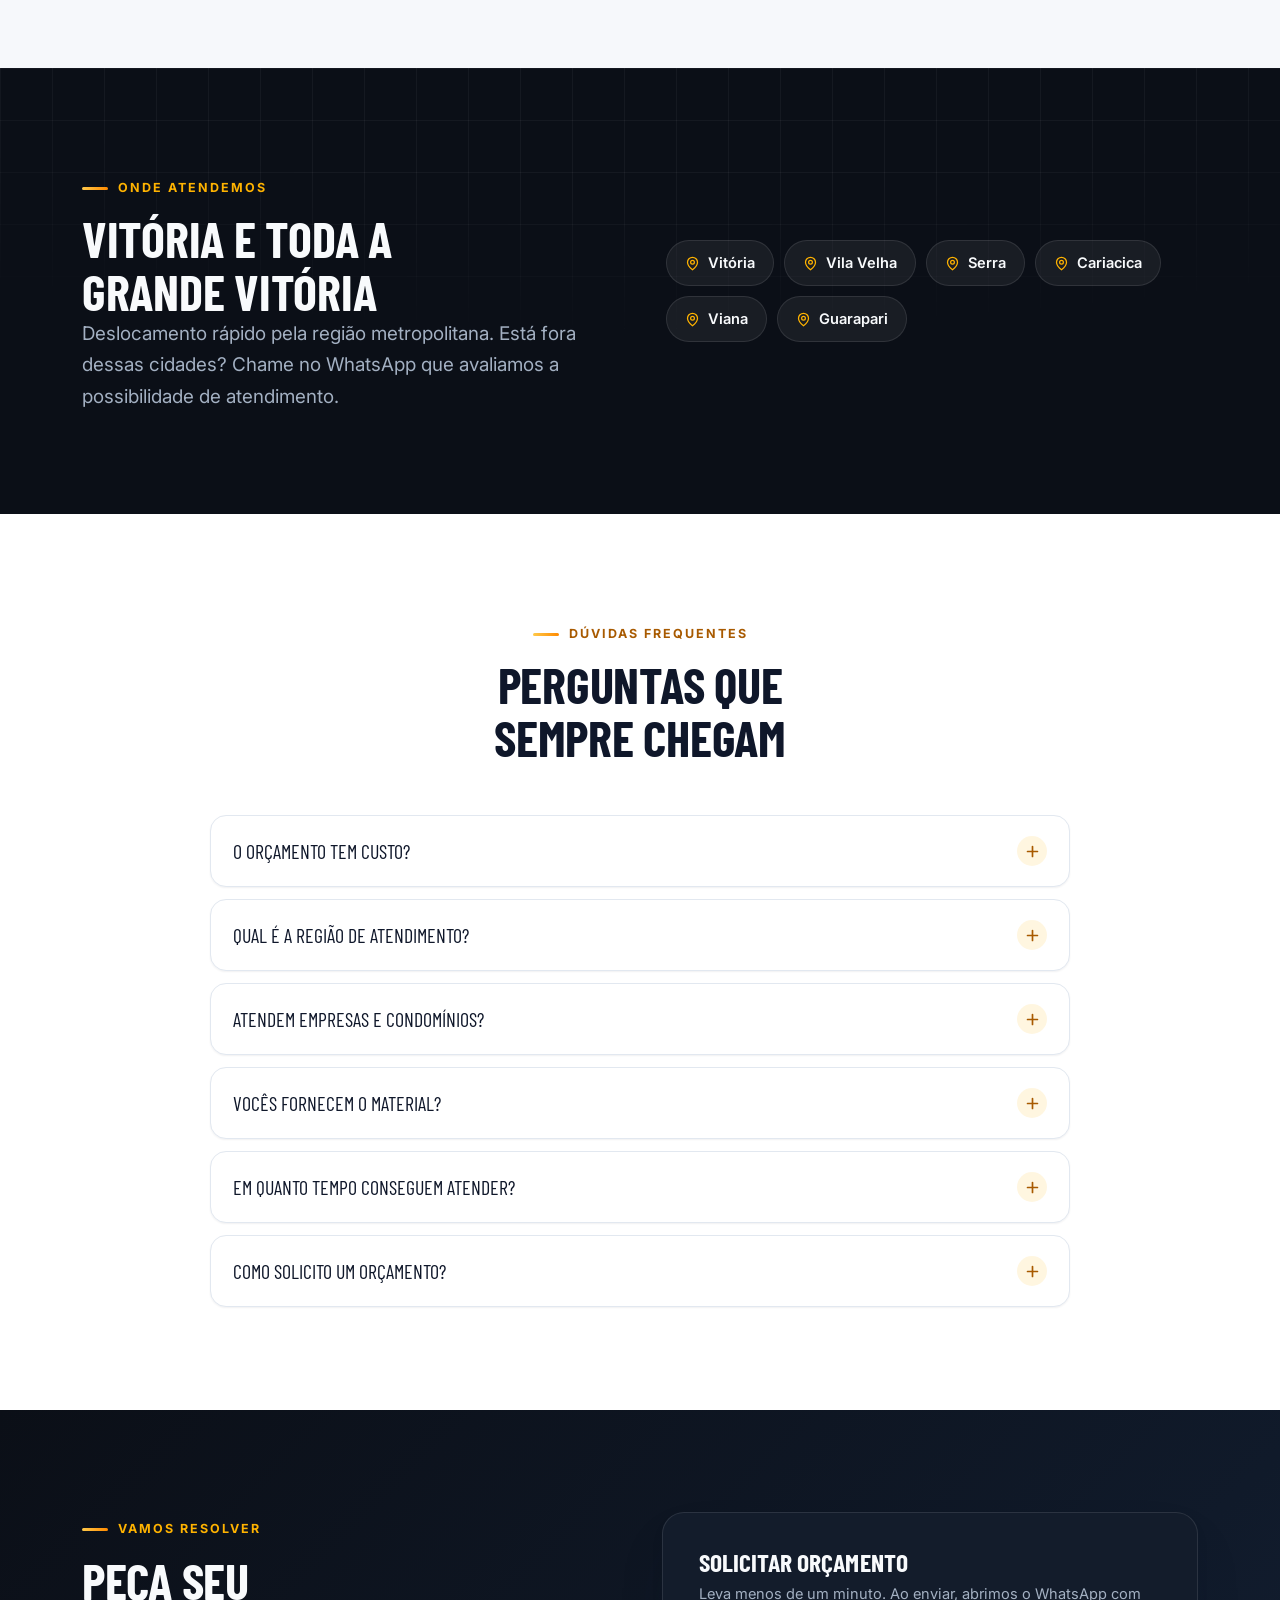
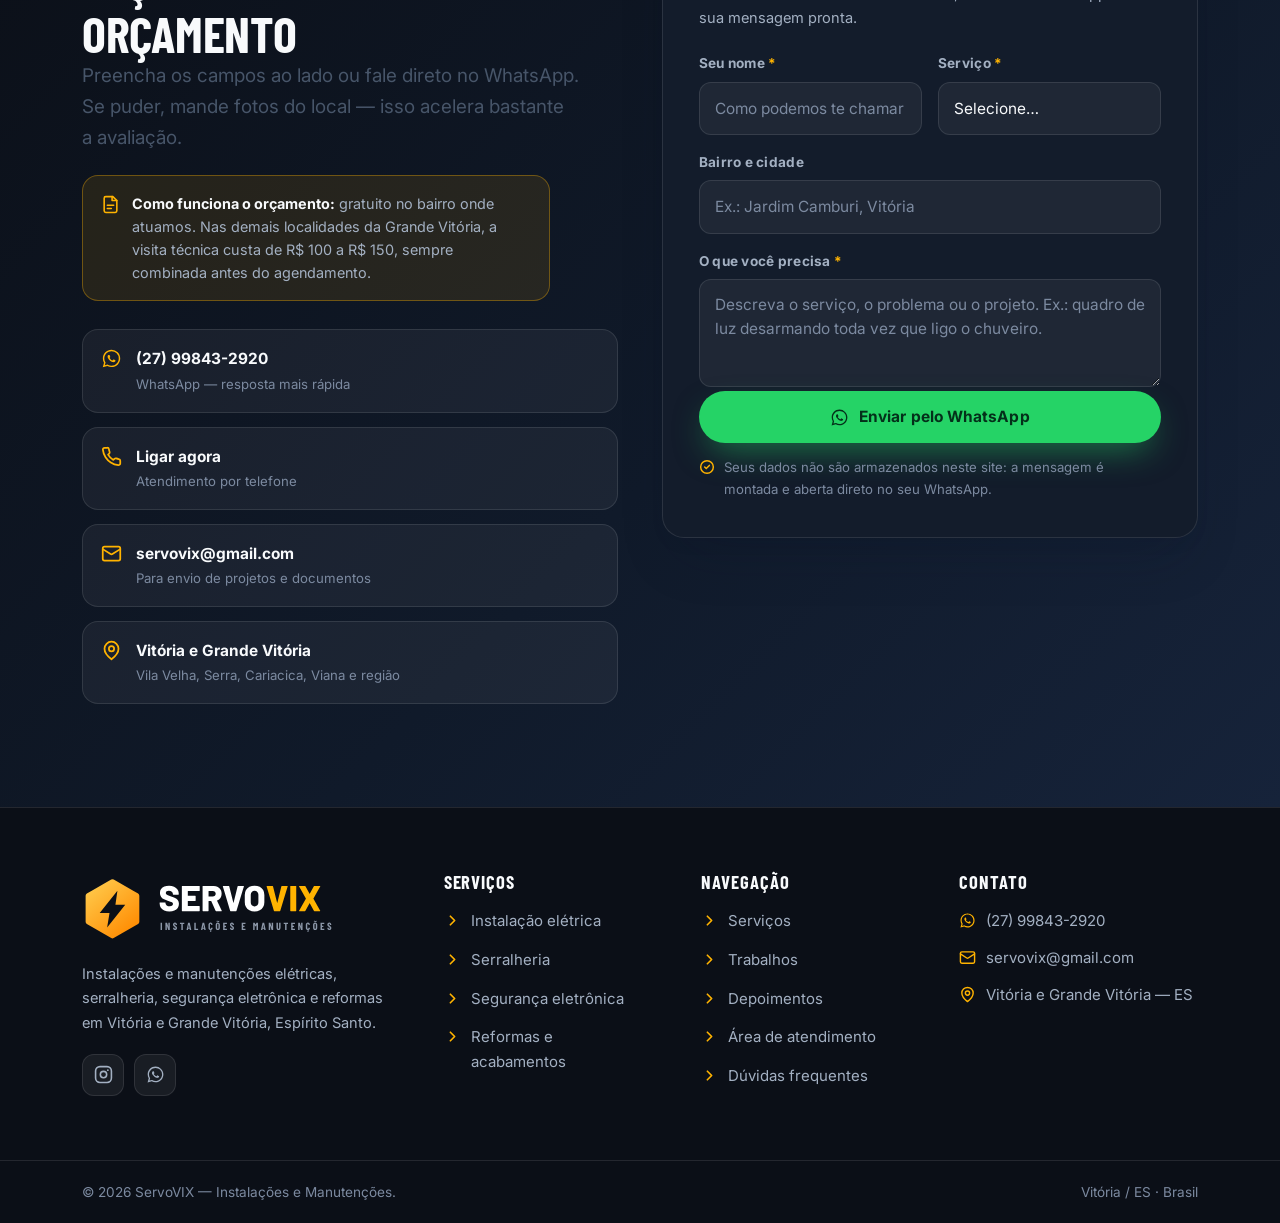
==== commit 6ba38849: "Torna o PWA funcional, alinha o topo no mobile e usa o profissional na imagem social PWA O site decl" ====
--- a/index.html
+++ b/index.html
@@ -148,8 +148,8 @@
     <div class="topbar-l">
       <a href="tel:+5527998432920">
         <svg aria-hidden="true"><use href="#i-phone"/></svg>(27) 99843-2920</a>
-      <span class="hide-sm" style="display:inline-flex;align-items:center;gap:7px">
-        <svg aria-hidden="true" style="width:15px;height:15px;color:var(--amber)"><use href="#i-pin"/></svg>Vitória e Grande Vitória — ES</span>
+      <span class="topbar-local">
+        <svg aria-hidden="true"><use href="#i-pin"/></svg><span class="so-lg">Vitória e </span>Grande Vitória — ES</span>
     </div>
     <div class="topbar-r hide-sm"><span>Orçamento gratuito no bairro de atuação</span></div>
   </div>
--- a/assets/css/servovix.css
+++ b/assets/css/servovix.css
@@ -549,3 +549,25 @@
 .contact-list > a,.contact-list > span{display:flex;gap:14px;align-items:flex-start}
 .contact-list > a > span,.contact-list > span > span{display:block;min-width:0;background:none;border:0;padding:0;border-radius:0}
 .contact-list small{display:block;margin-top:2px}
+
+/* ==========================================================================
+   26. Barra superior: uma unica linha no mobile
+   O span da localizacao tinha display inline, que vencia o .hide-sm da media
+   query; a barra quebrava em duas linhas. Agora o texto encolhe em vez de
+   sumir, e a linha e travada com nowrap.
+   ========================================================================== */
+.topbar-local{display:inline-flex;align-items:center;gap:7px}
+
+@media (max-width:720px){
+  .topbar{font-size:12.6px}
+  .topbar .wrap{flex-wrap:nowrap;gap:10px;min-height:38px}
+  .topbar-l{flex-wrap:nowrap;gap:12px;width:100%;justify-content:space-between}
+  .topbar a,.topbar-local{white-space:nowrap}
+  .so-lg{display:none}          /* "Vitória e " sai; fica "Grande Vitória — ES" */
+}
+@media (max-width:370px){
+  .topbar{font-size:11.6px}
+  .topbar svg{width:13px;height:13px}
+  .topbar .wrap{padding-inline:14px;gap:8px}
+  .topbar-l{gap:8px}
+}
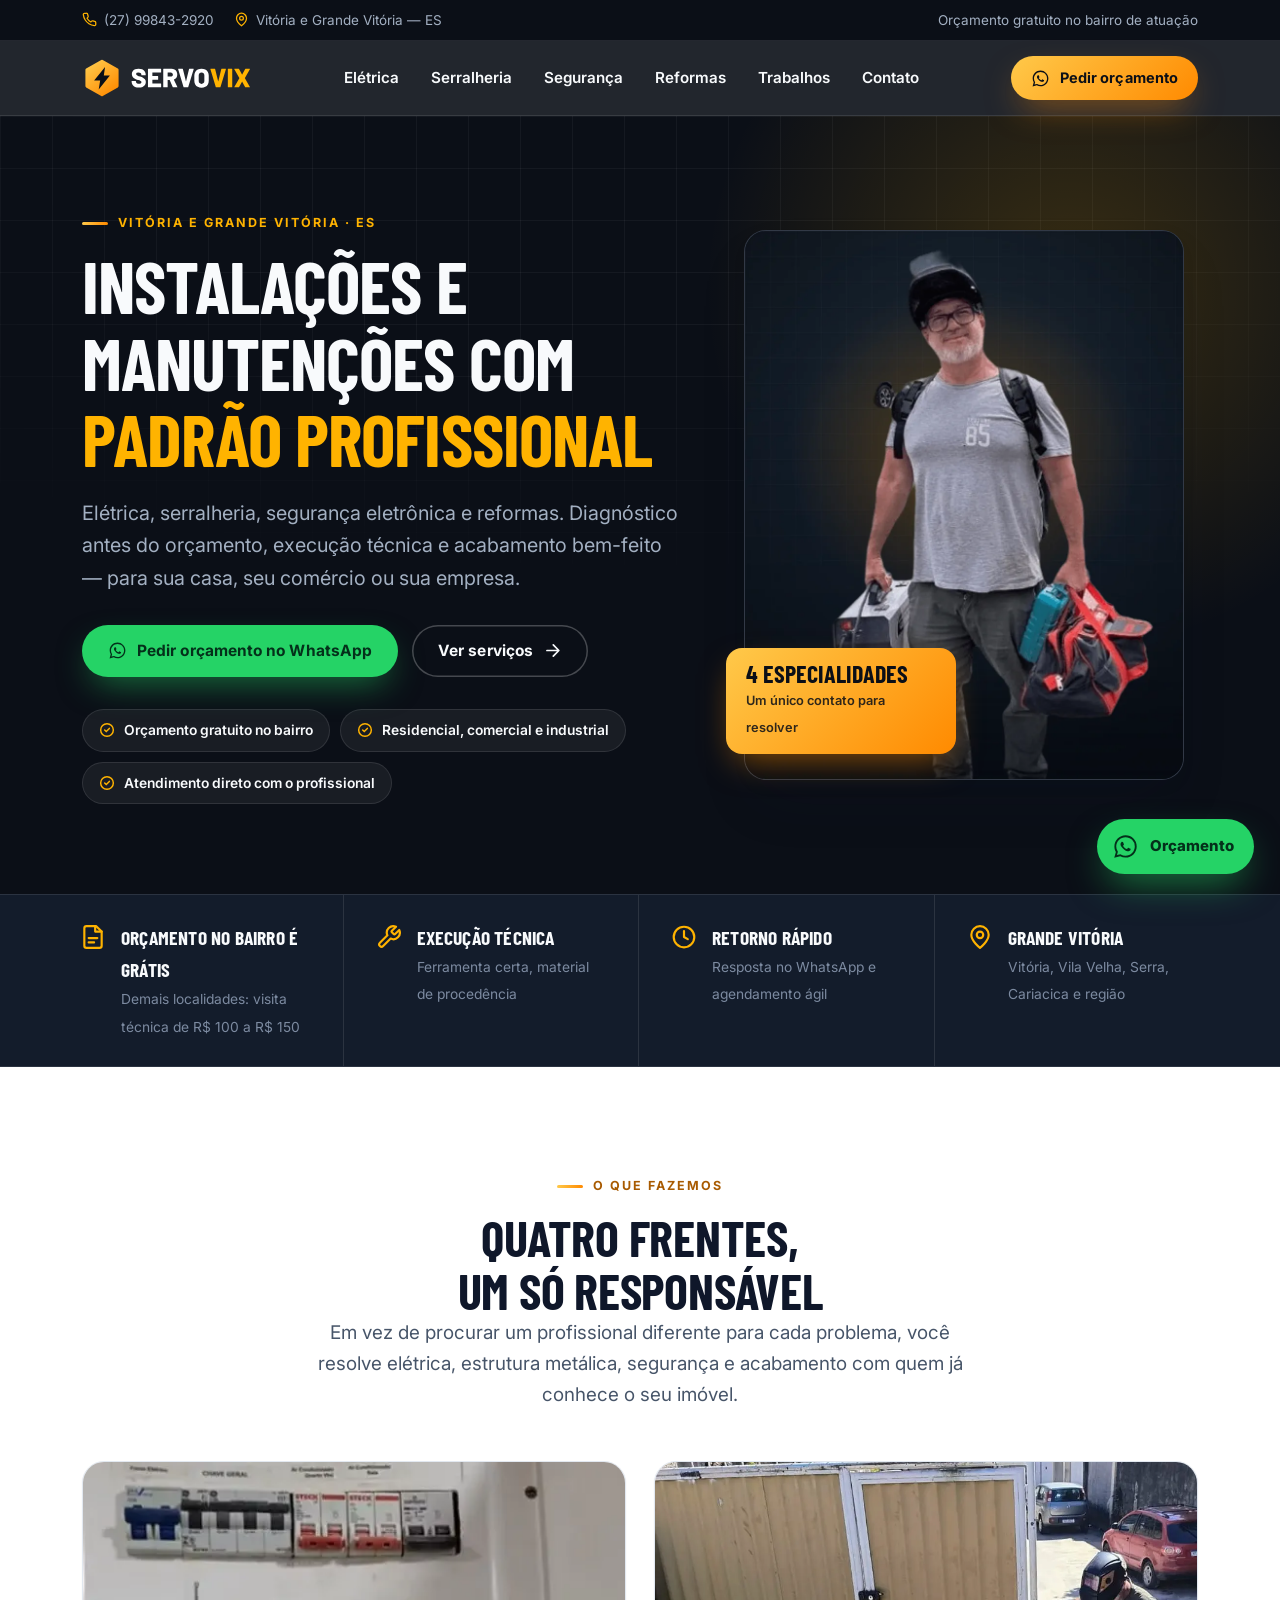
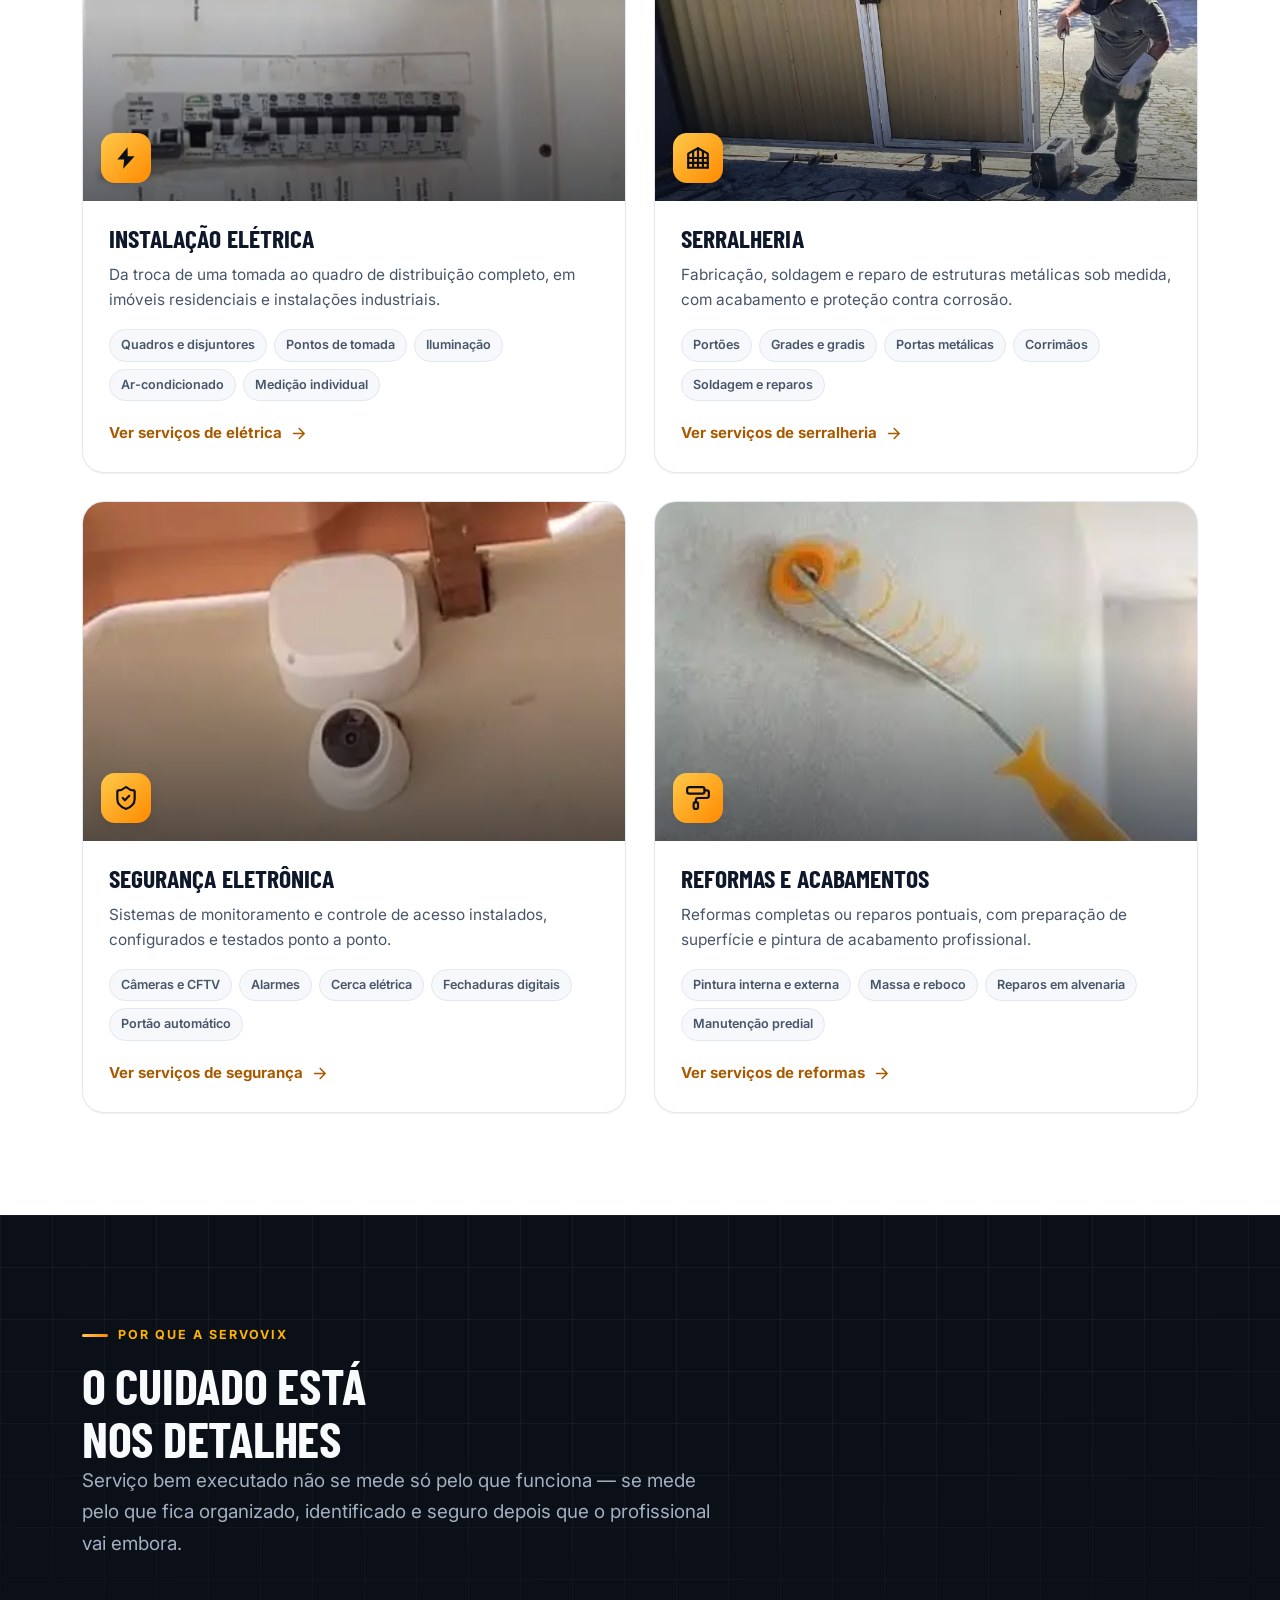
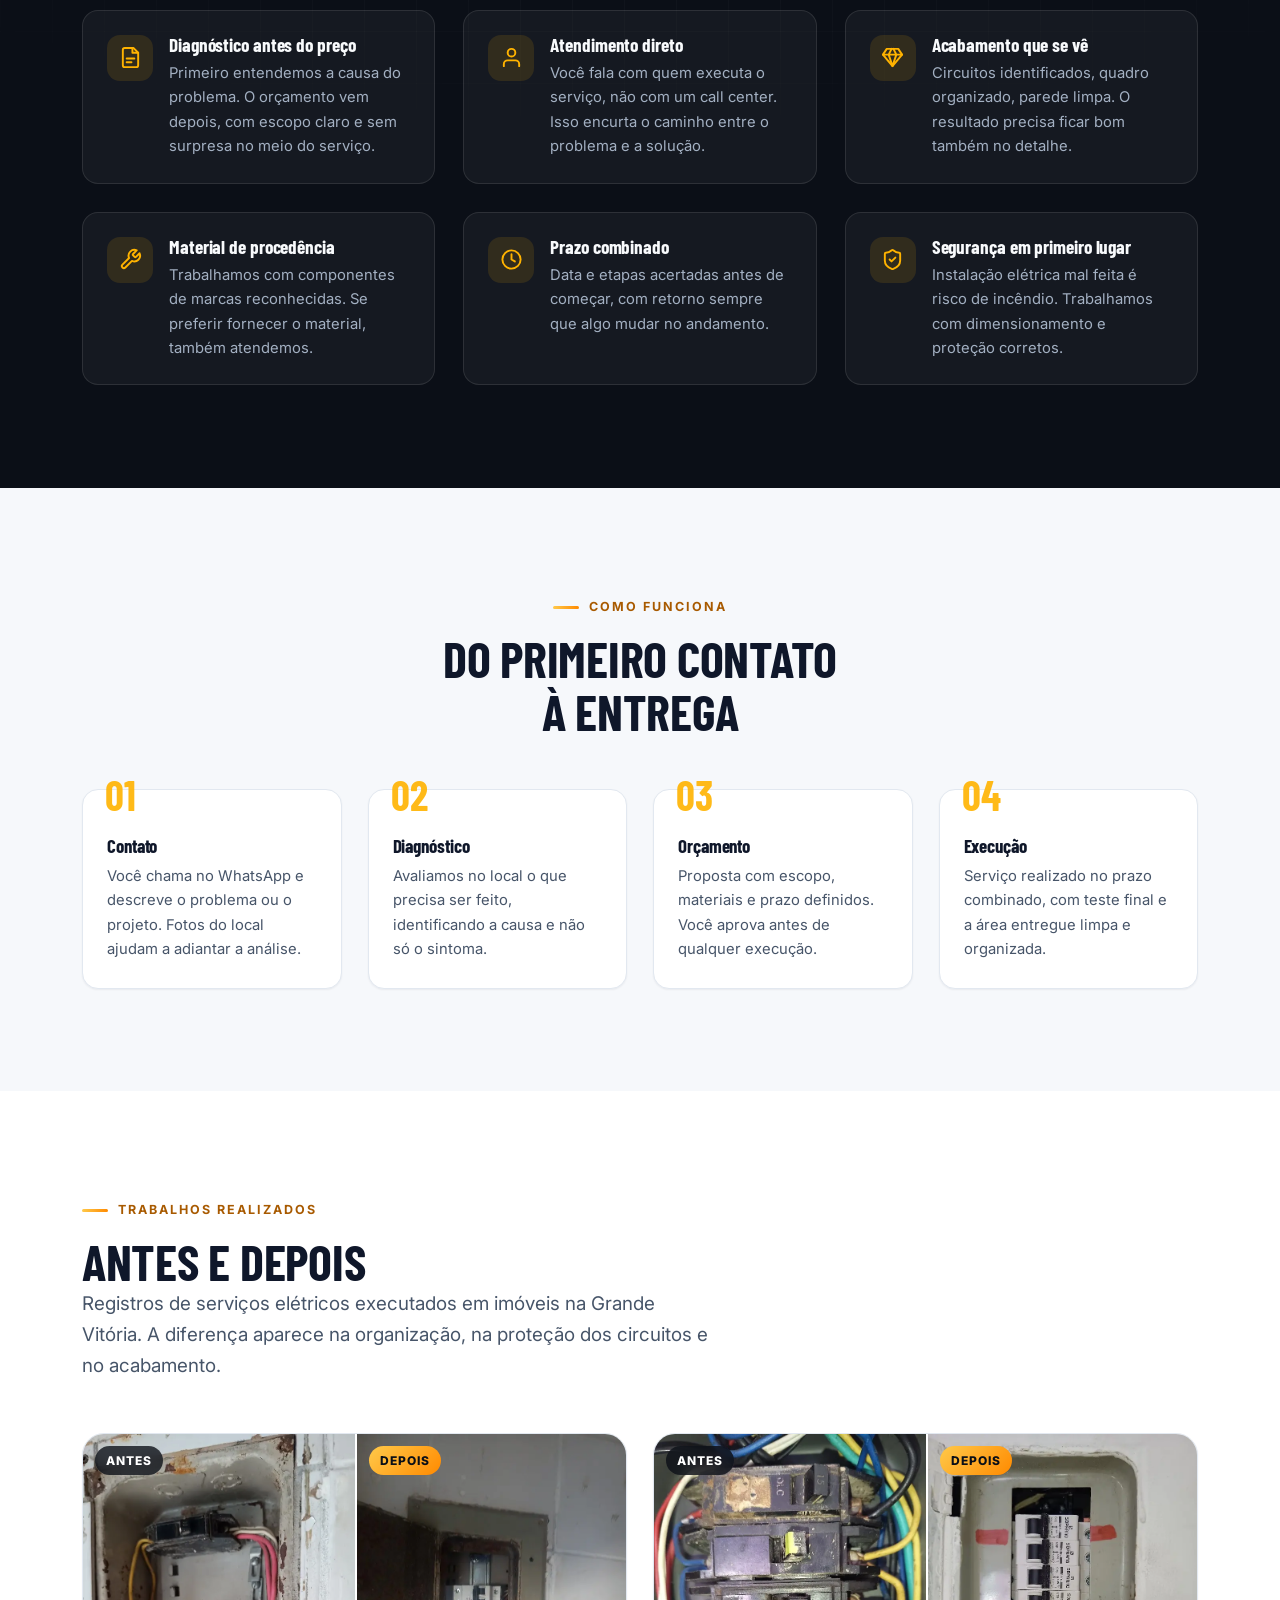
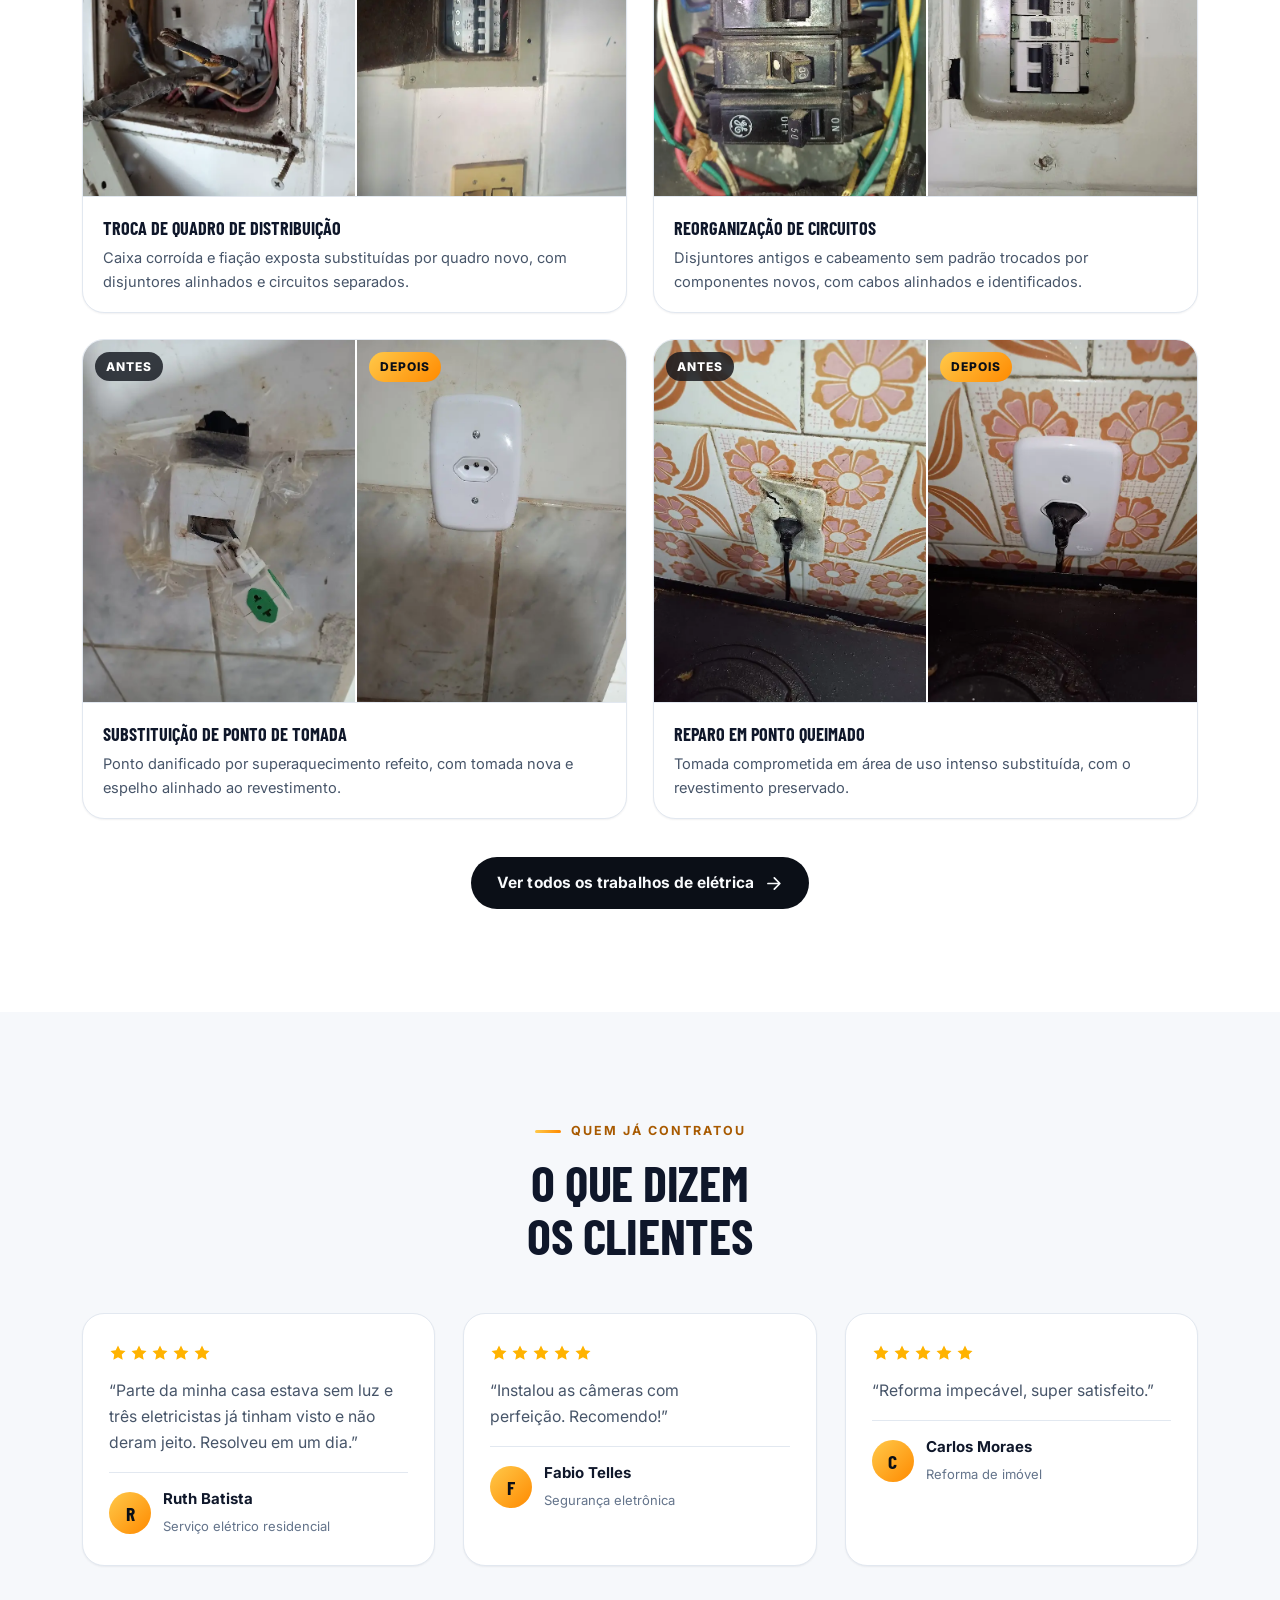
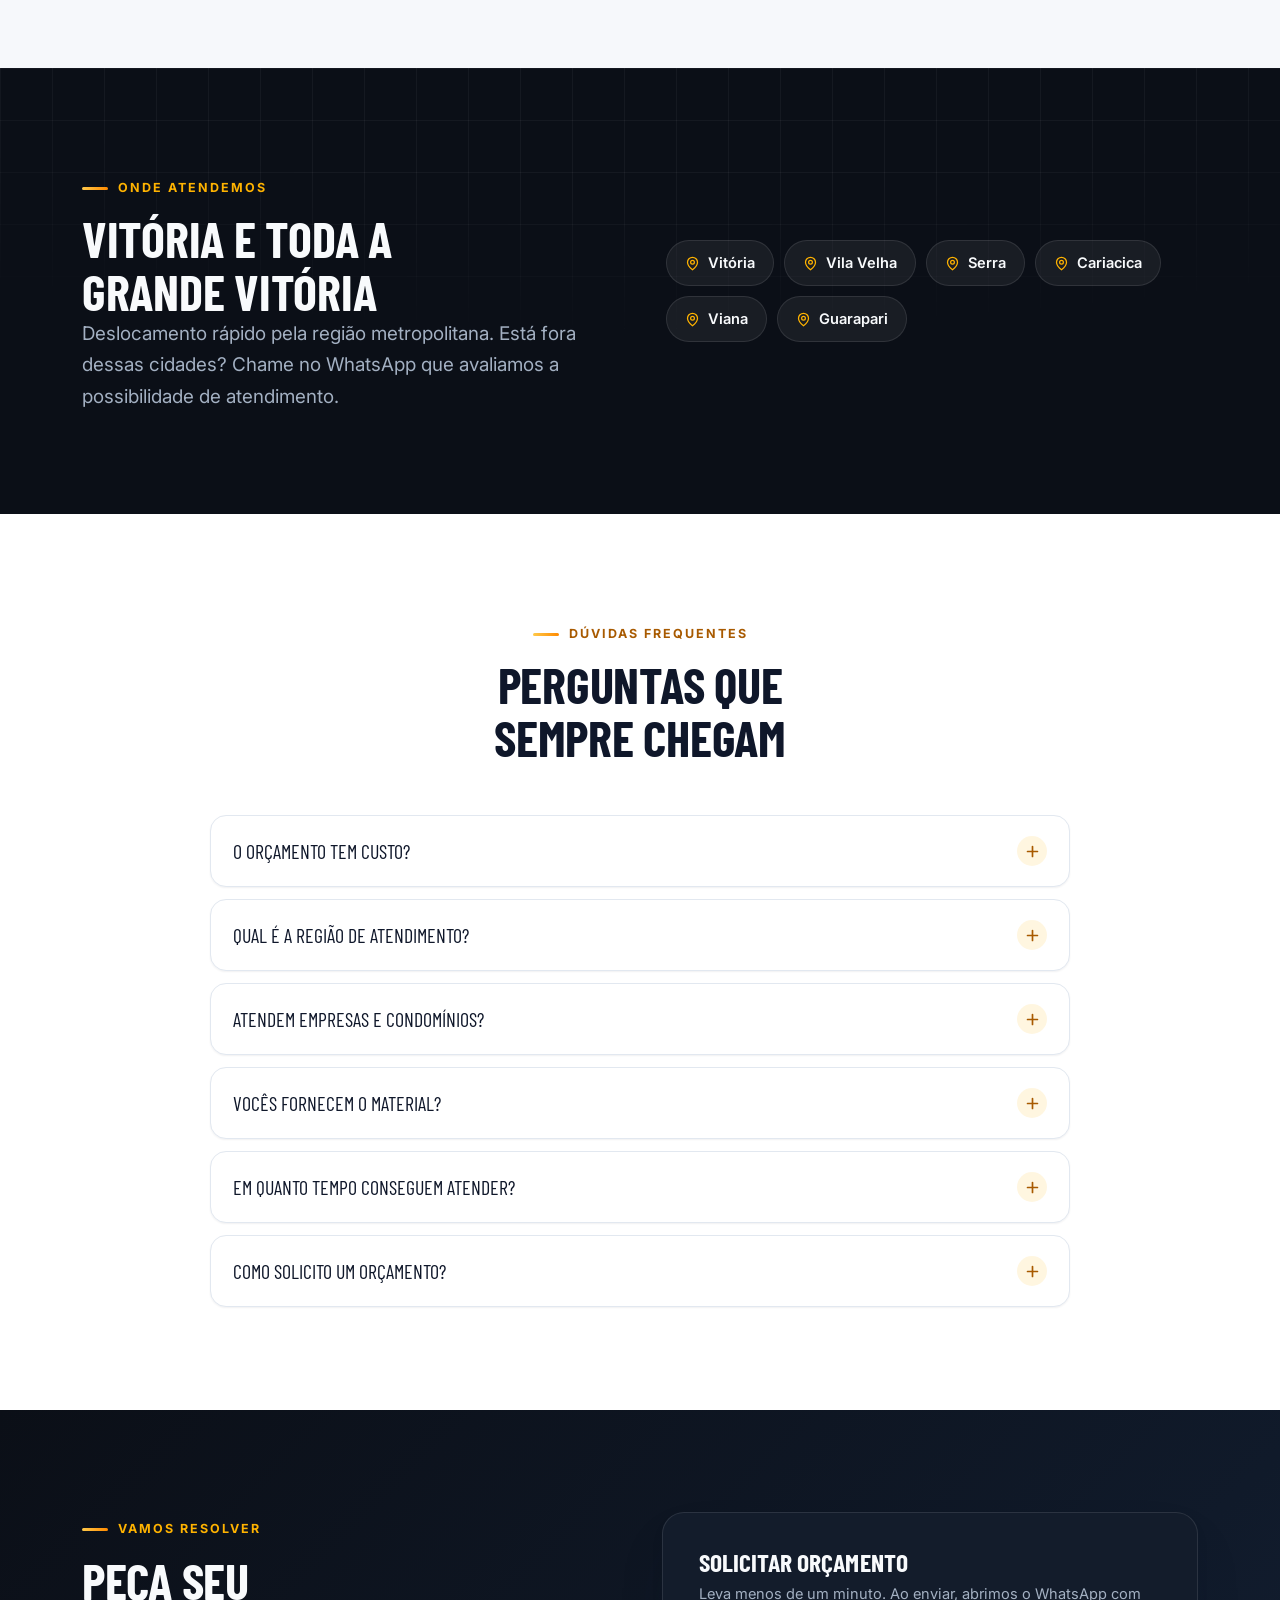
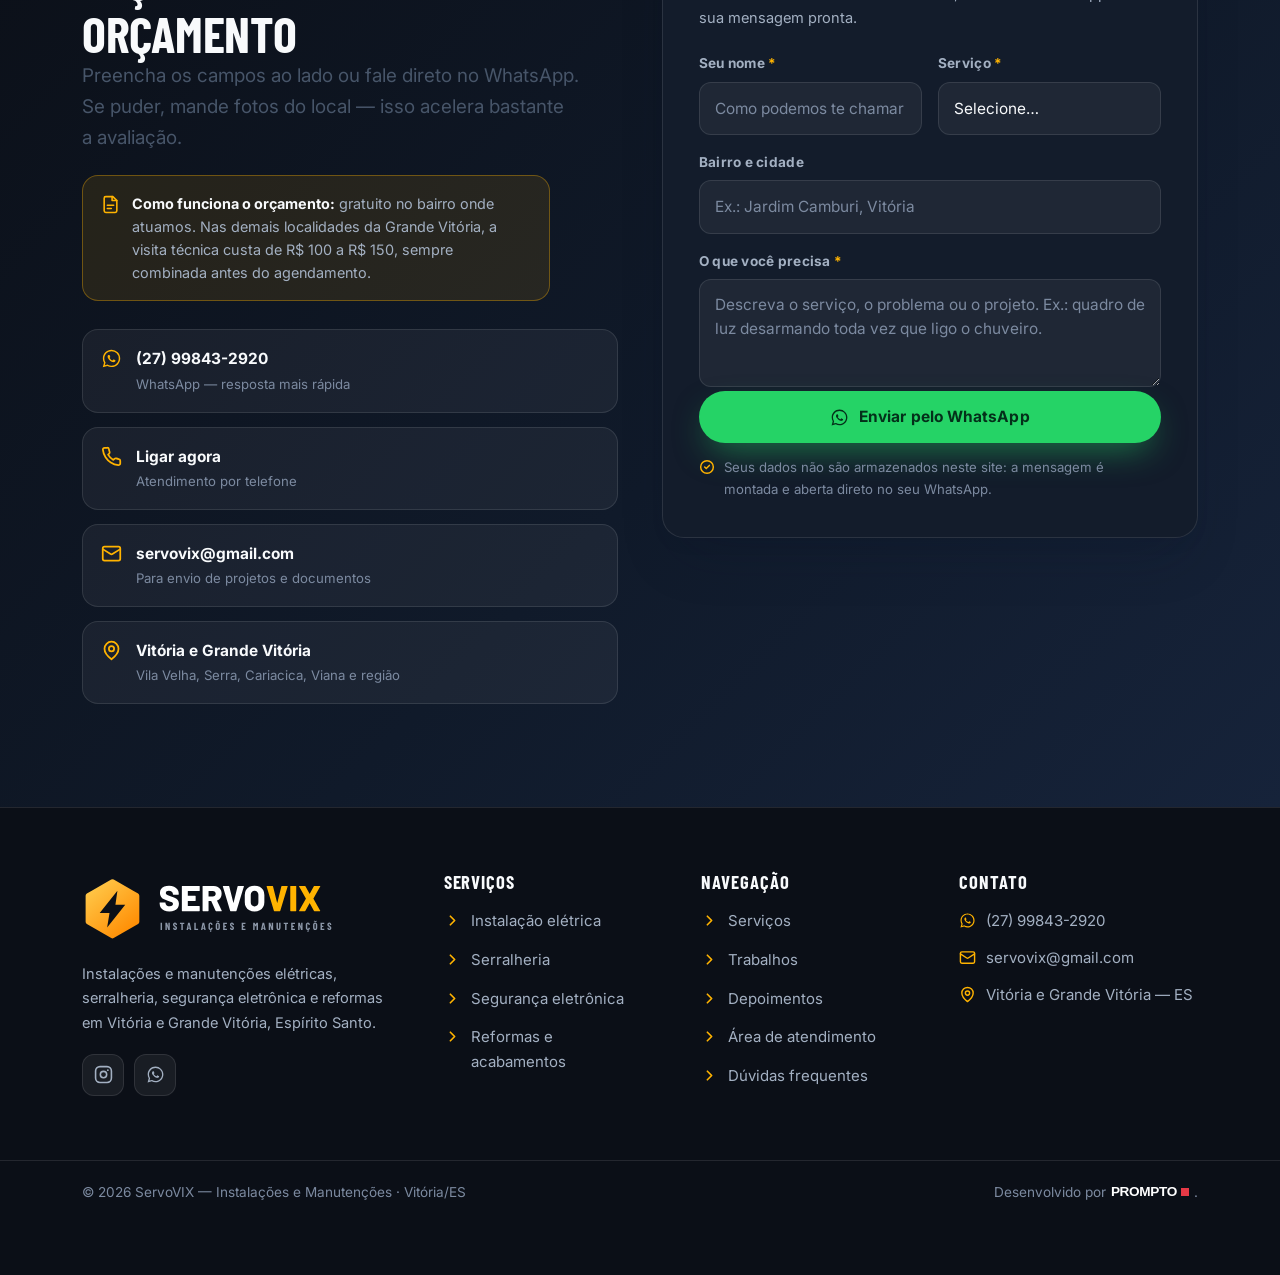
==== commit c2c242ce: "Adiciona o crédito do desenvolvedor no rodapé "Desenvolvido por PROMPTO." no formato da referência p" ====
--- a/index.html
+++ b/index.html
@@ -149,7 +149,7 @@
       <a href="tel:+5527998432920">
         <svg aria-hidden="true"><use href="#i-phone"/></svg>(27) 99843-2920</a>
       <span class="topbar-local">
-        <svg aria-hidden="true"><use href="#i-pin"/></svg><span class="so-lg">Vitória e </span>Grande Vitória — ES</span>
+        <svg aria-hidden="true"><use href="#i-pin"/></svg><span><span class="so-lg">Vitória e </span>Grande Vitória — ES</span></span>
     </div>
     <div class="topbar-r hide-sm"><span>Orçamento gratuito no bairro de atuação</span></div>
   </div>
@@ -682,8 +682,8 @@
 
   <div class="ft__bar">
     <div class="wrap">
-      <span>© <span id="ano">2026</span> ServoVIX — Instalações e Manutenções.</span>
-      <span>Vitória / ES · Brasil</span>
+      <span>© <span id="ano">2026</span> ServoVIX — Instalações e Manutenções · Vitória/ES</span>
+      <span class="credito">Desenvolvido por <a href="https://souprompto.com.br" target="_blank" rel="noopener noreferrer" aria-label="PROMPTO">PROMPTO<span class="credito__marca" aria-hidden="true"></span></a>.</span>
     </div>
   </div>
 </footer>
--- a/assets/css/servovix.css
+++ b/assets/css/servovix.css
@@ -571,3 +571,24 @@
   .topbar .wrap{padding-inline:14px;gap:8px}
   .topbar-l{gap:8px}
 }
+
+/* ==========================================================================
+   27. Credito do desenvolvedor
+   Formato conforme a referencia: marca em caixa alta, Arial, peso 800,
+   branca, com quadrado vermelho de 8px logo apos.
+   ========================================================================== */
+.credito{display:inline-flex;align-items:center;gap:5px;white-space:nowrap}
+.credito a{
+  display:inline-flex;align-items:center;gap:4px;
+  font-family:Arial,Helvetica,sans-serif;font-weight:800;letter-spacing:-.025em;
+  color:#FFFFFF;text-decoration:none;transition:opacity .18s var(--ease)
+}
+.credito a:hover,.credito a:focus-visible{color:#FFFFFF;opacity:.82}
+.credito__marca{display:inline-block;width:8px;height:8px;background:#E63946;flex:none}
+
+/* O botao flutuante do WhatsApp fica fixo no canto e cobria a ultima linha do
+   rodape. No mobile isso ja estava resolvido pelo padding do body (barra de
+   acao); aqui a folga e so para o desktop. */
+@media (min-width:761px){
+  .ft__bar .wrap{padding-bottom:72px}
+}
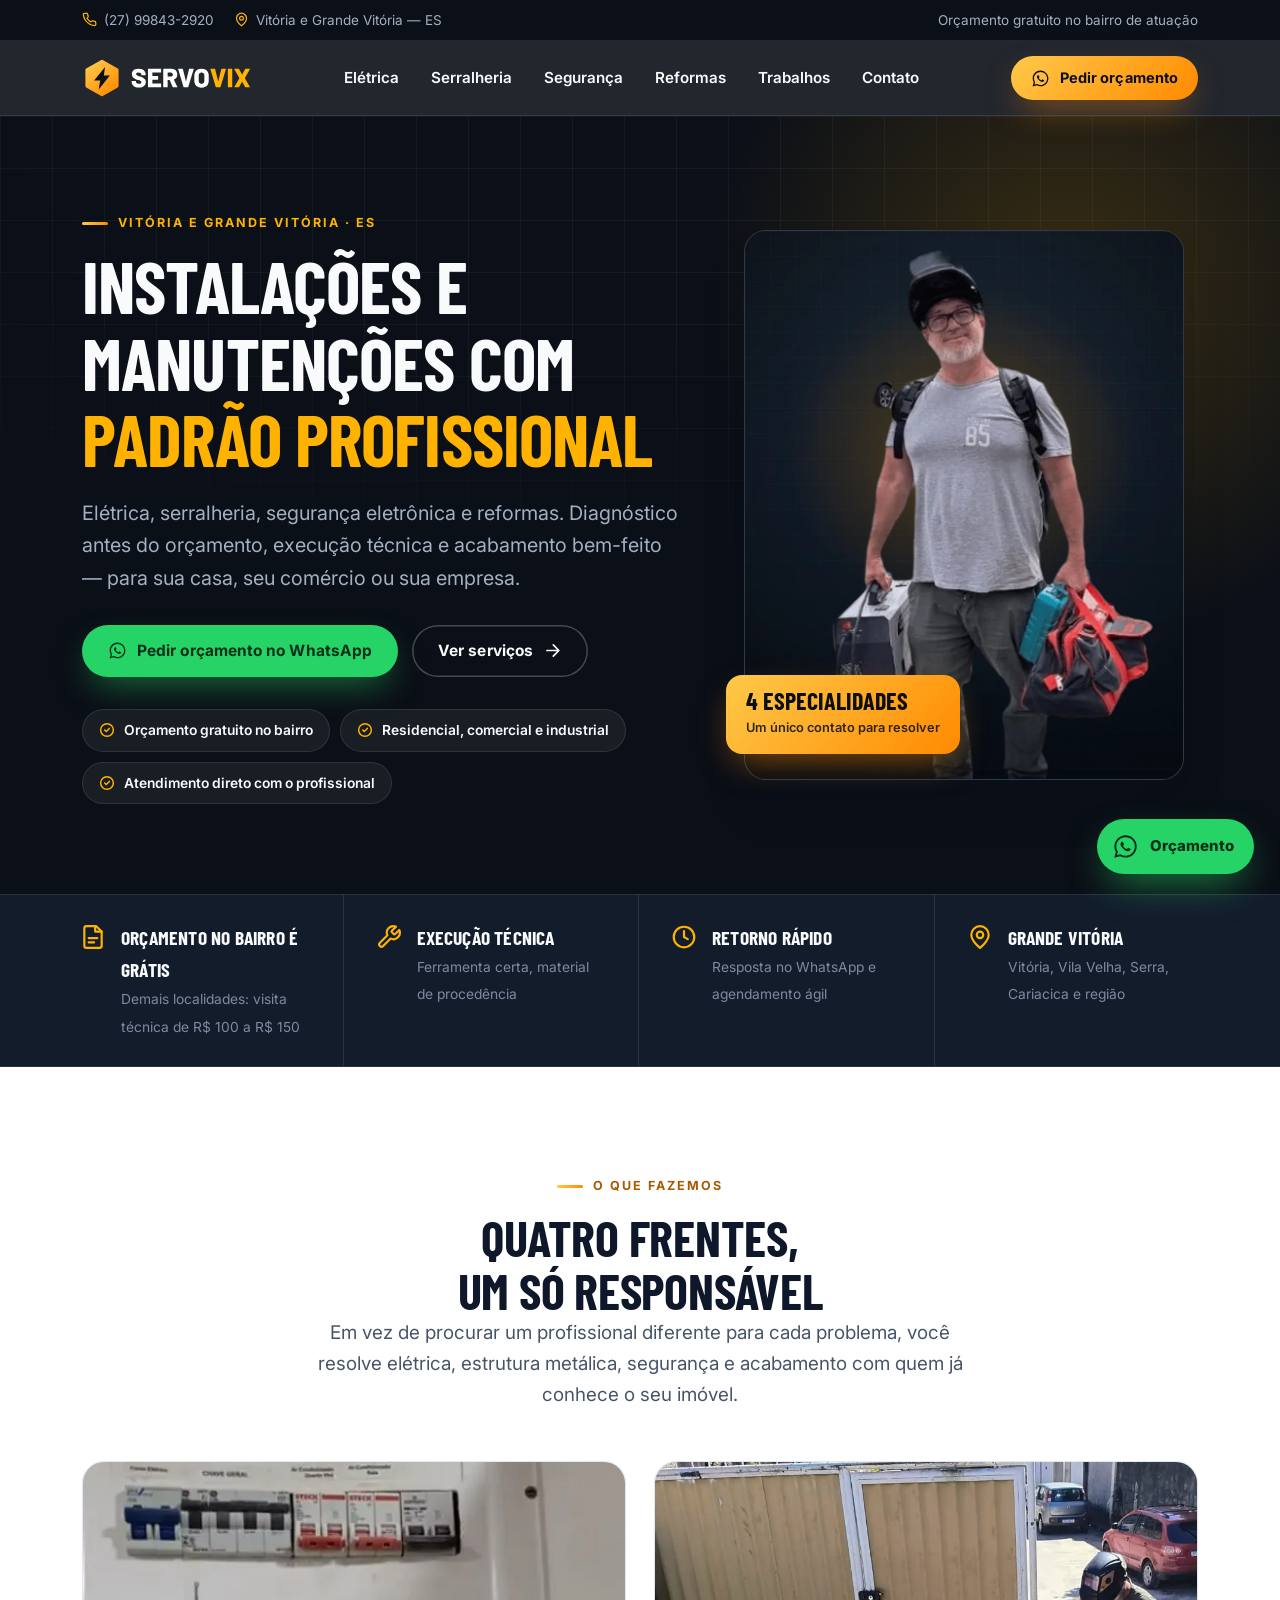
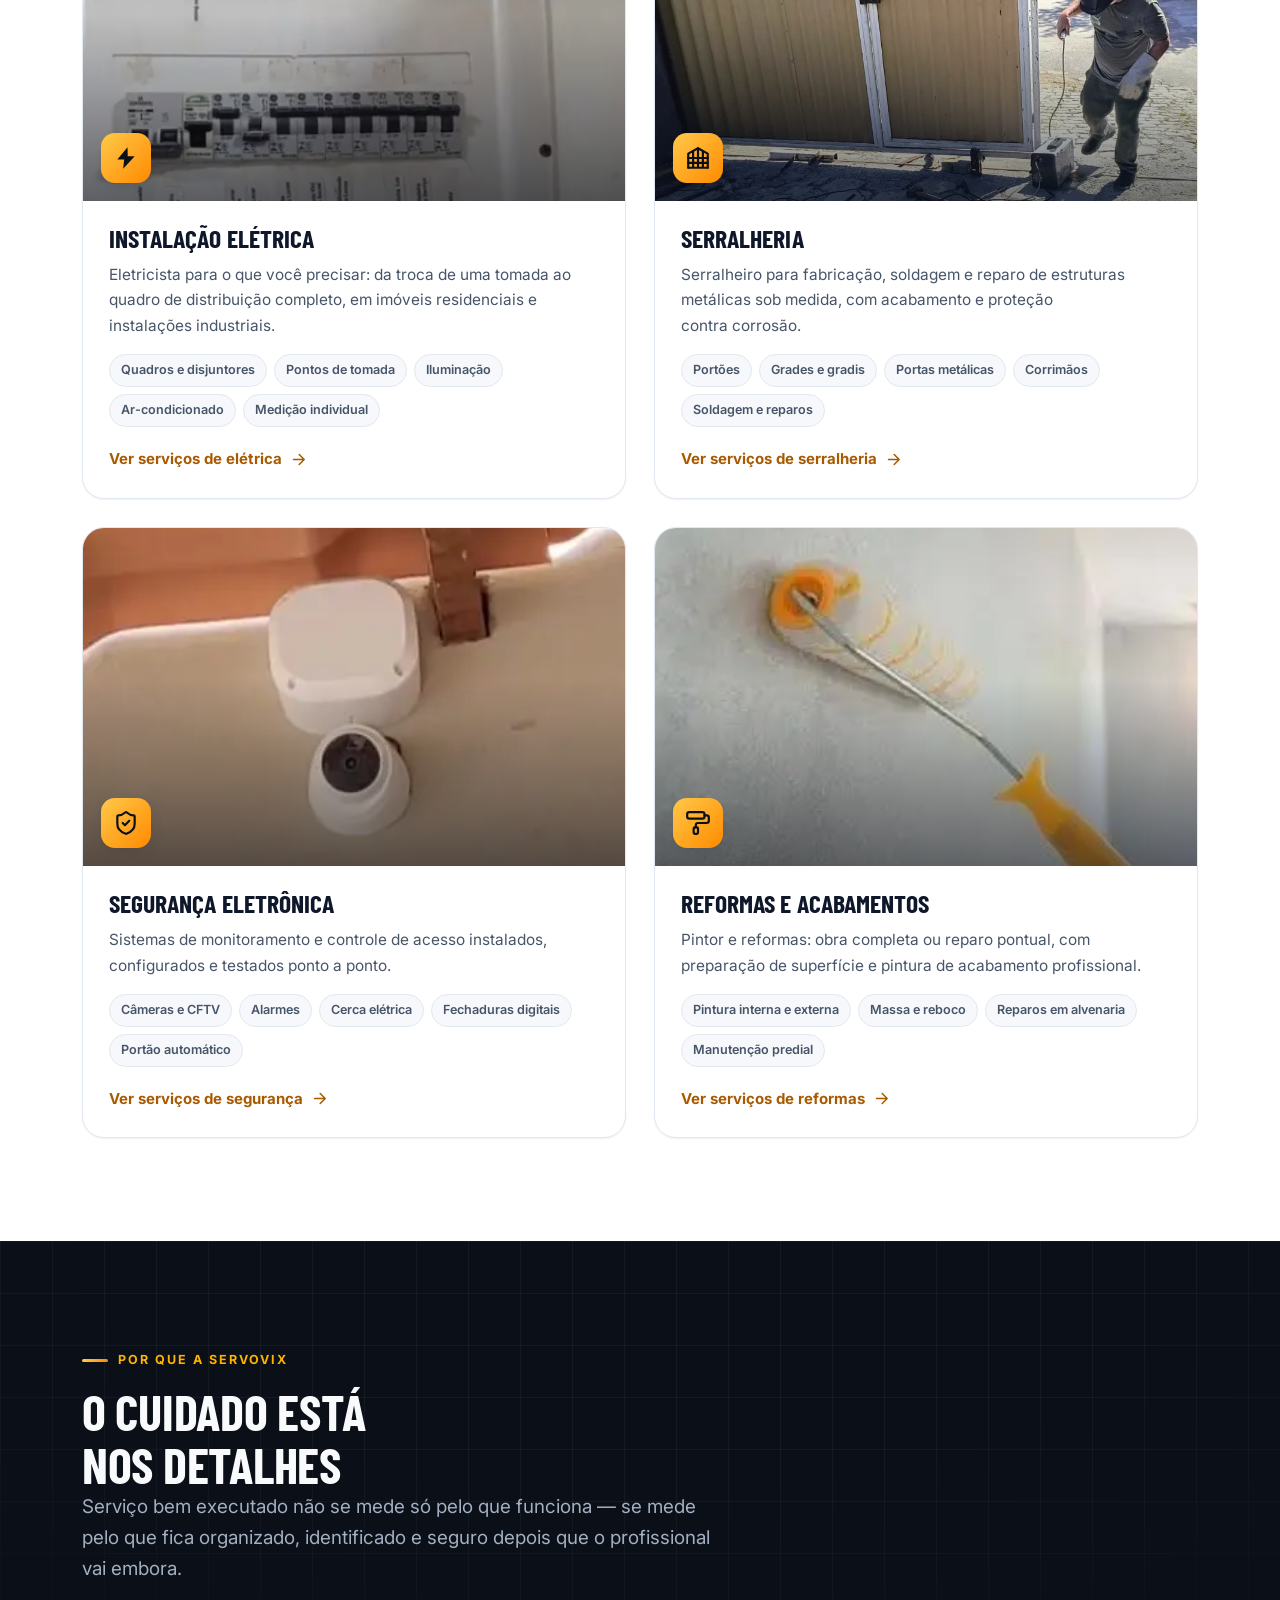
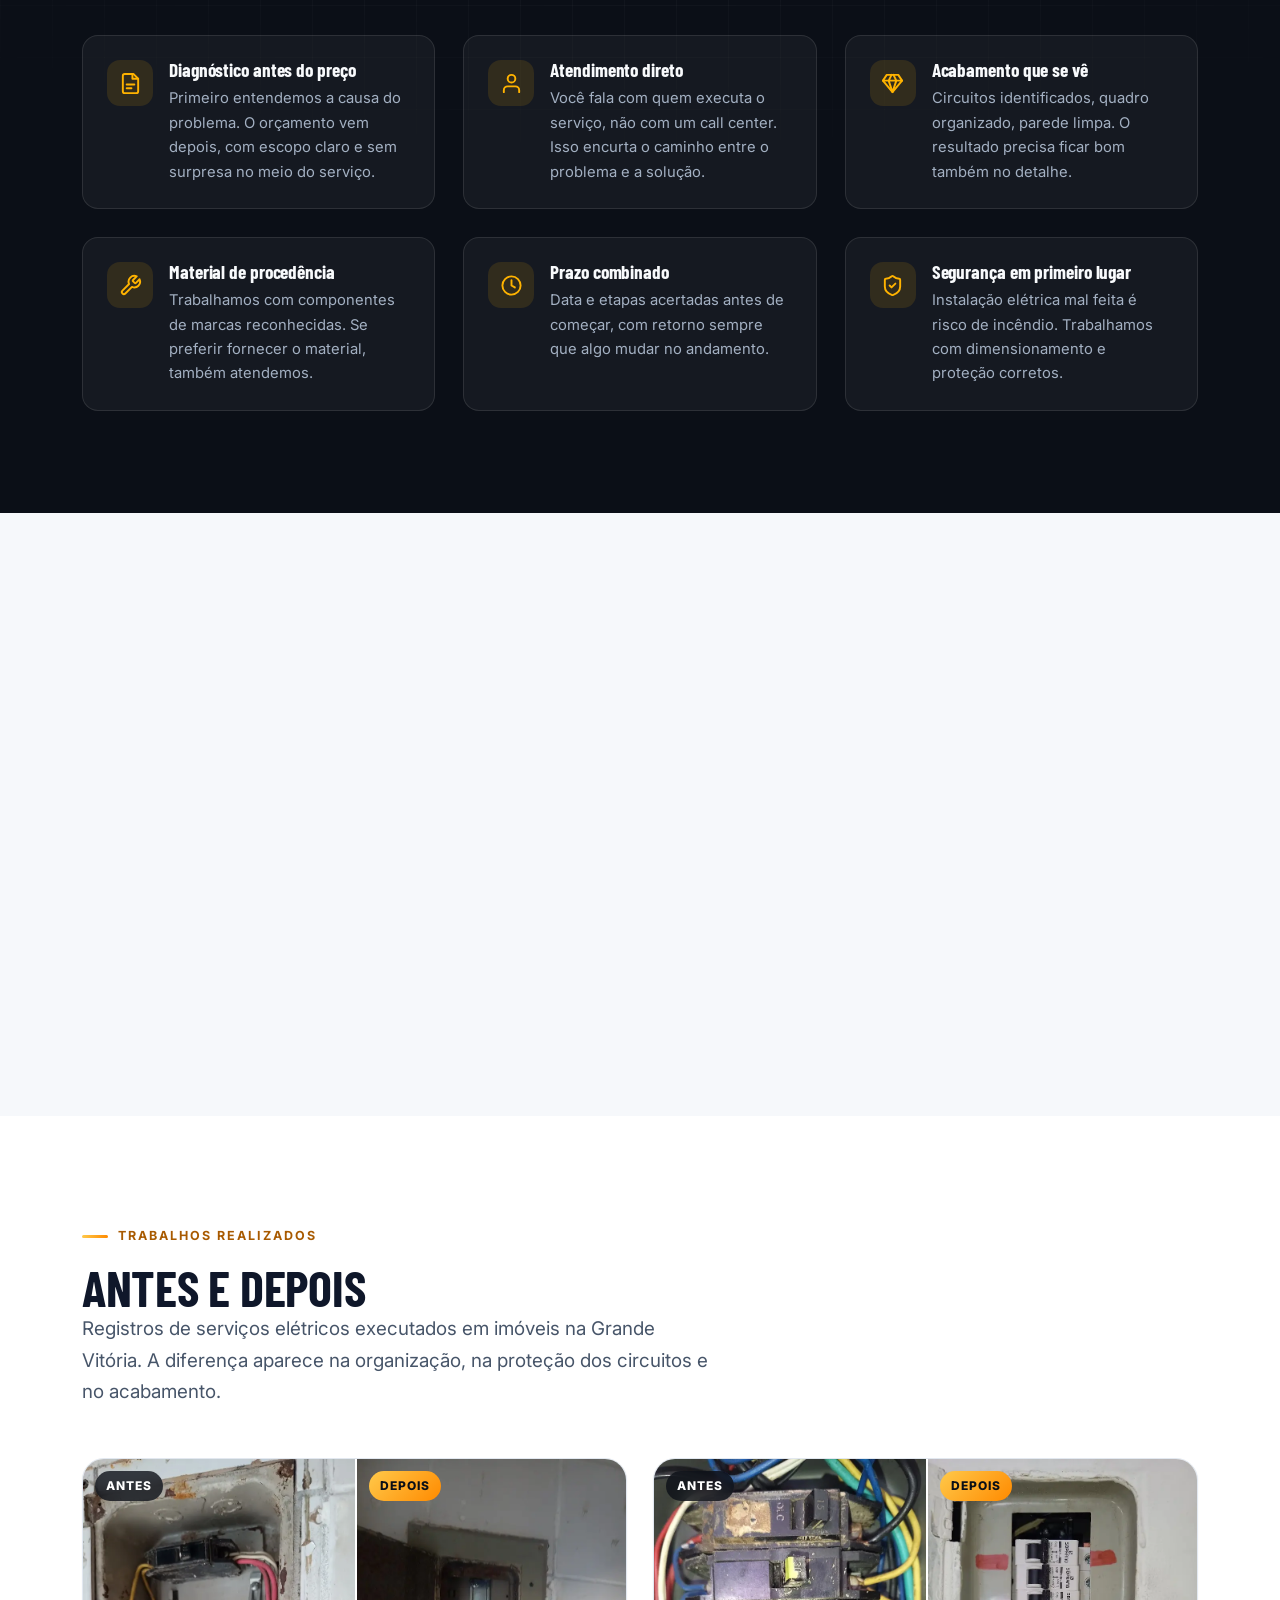
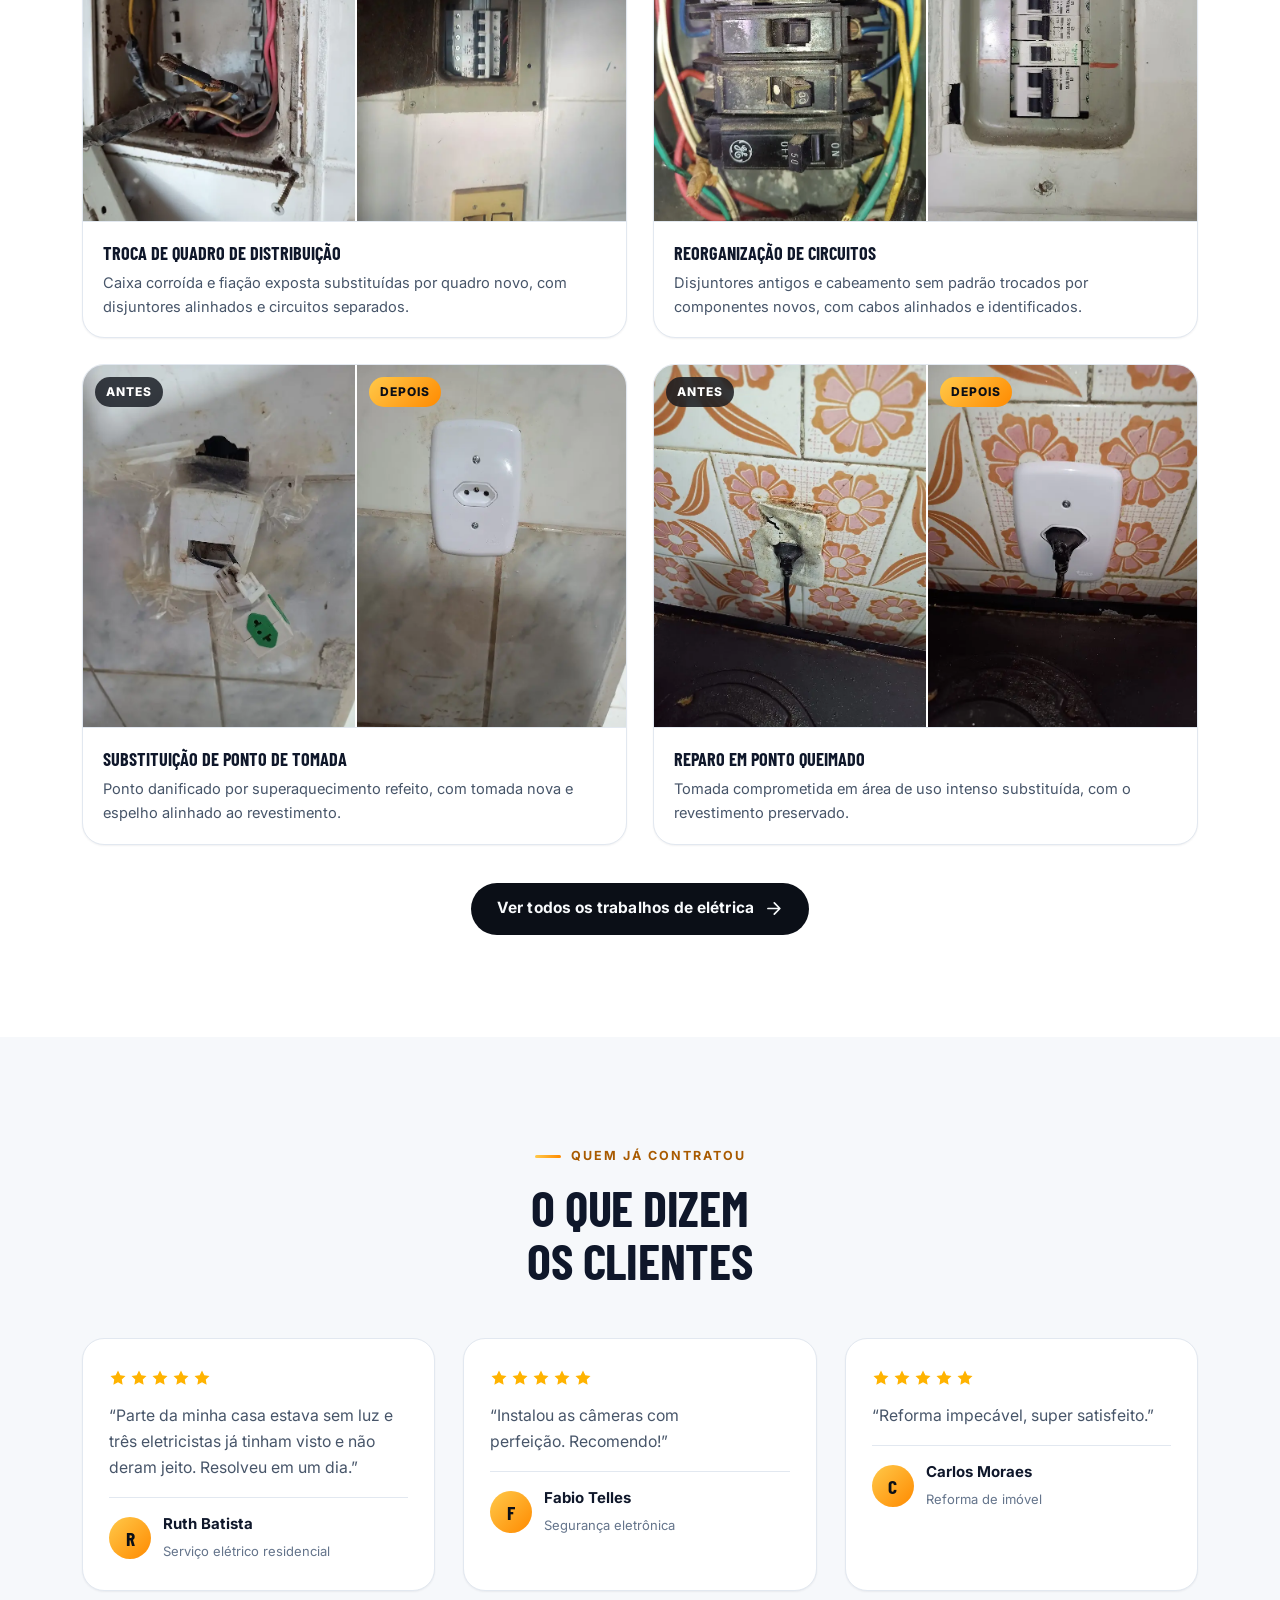
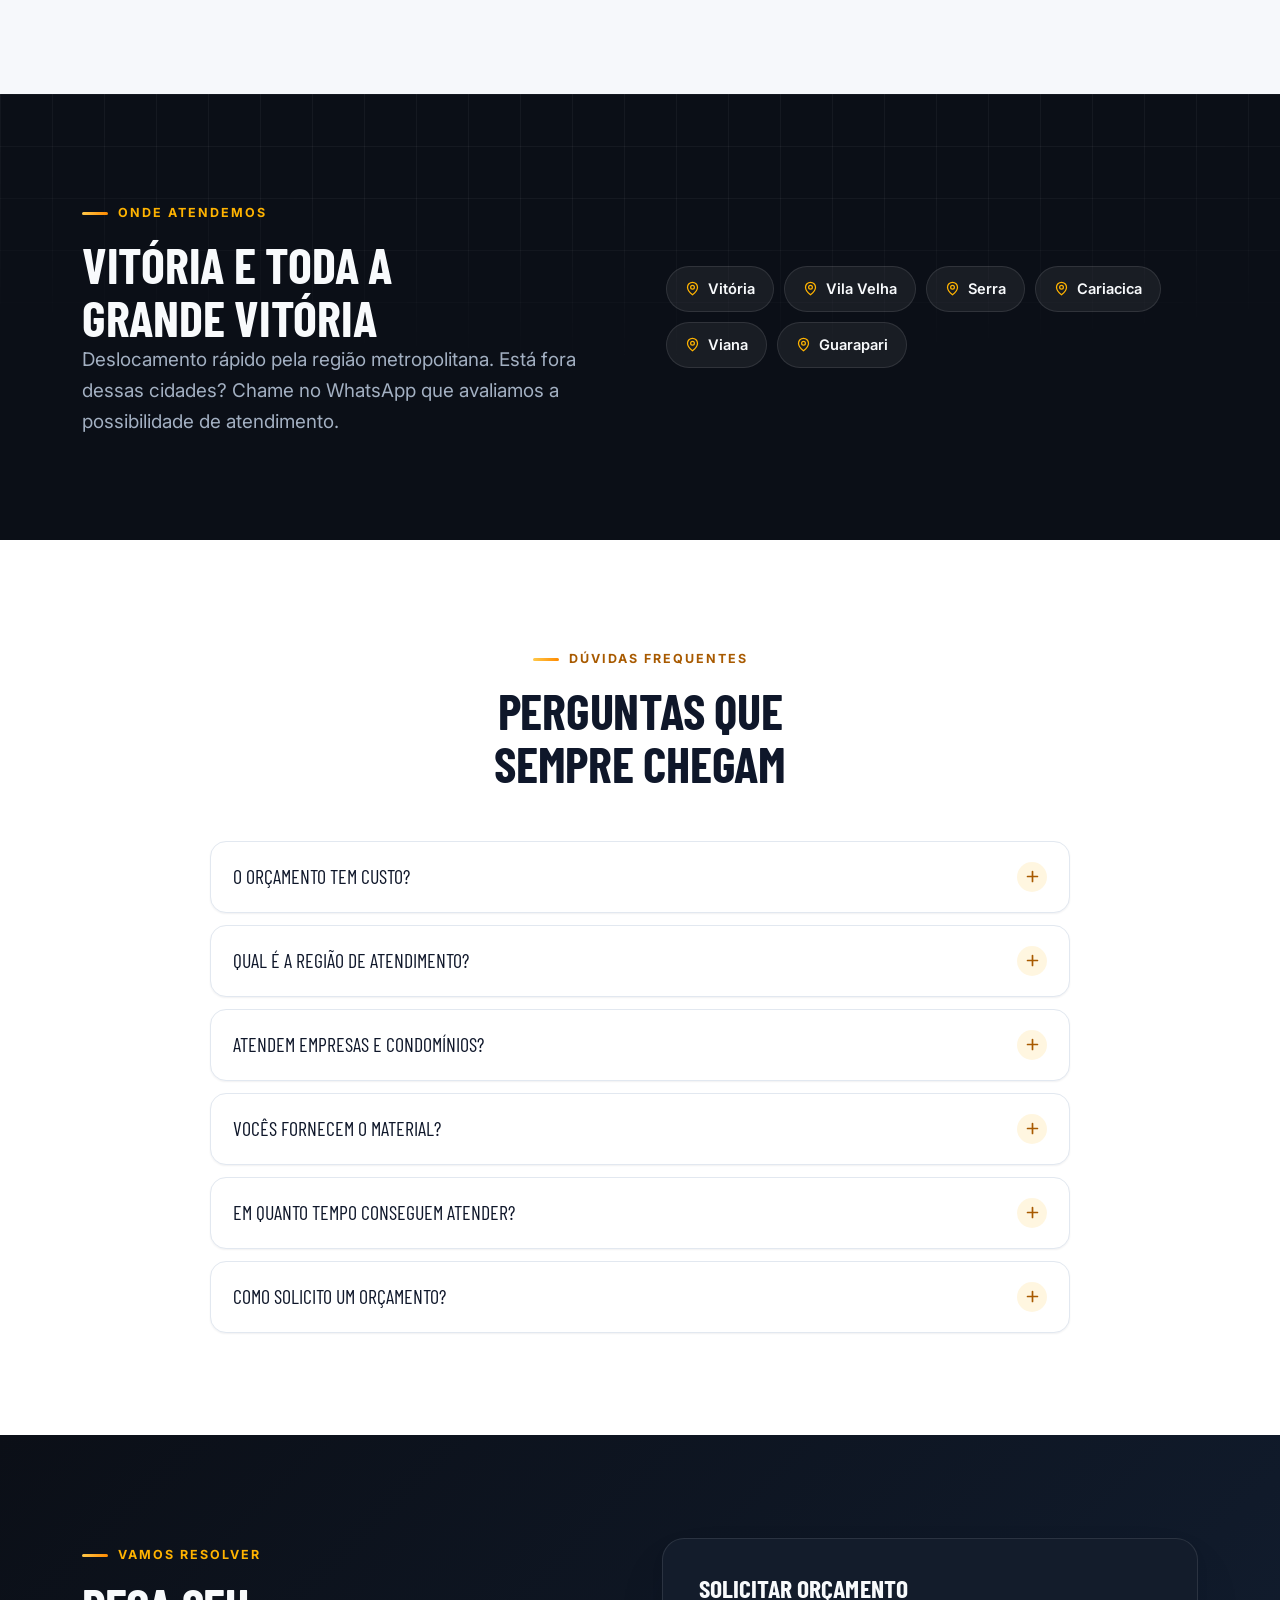
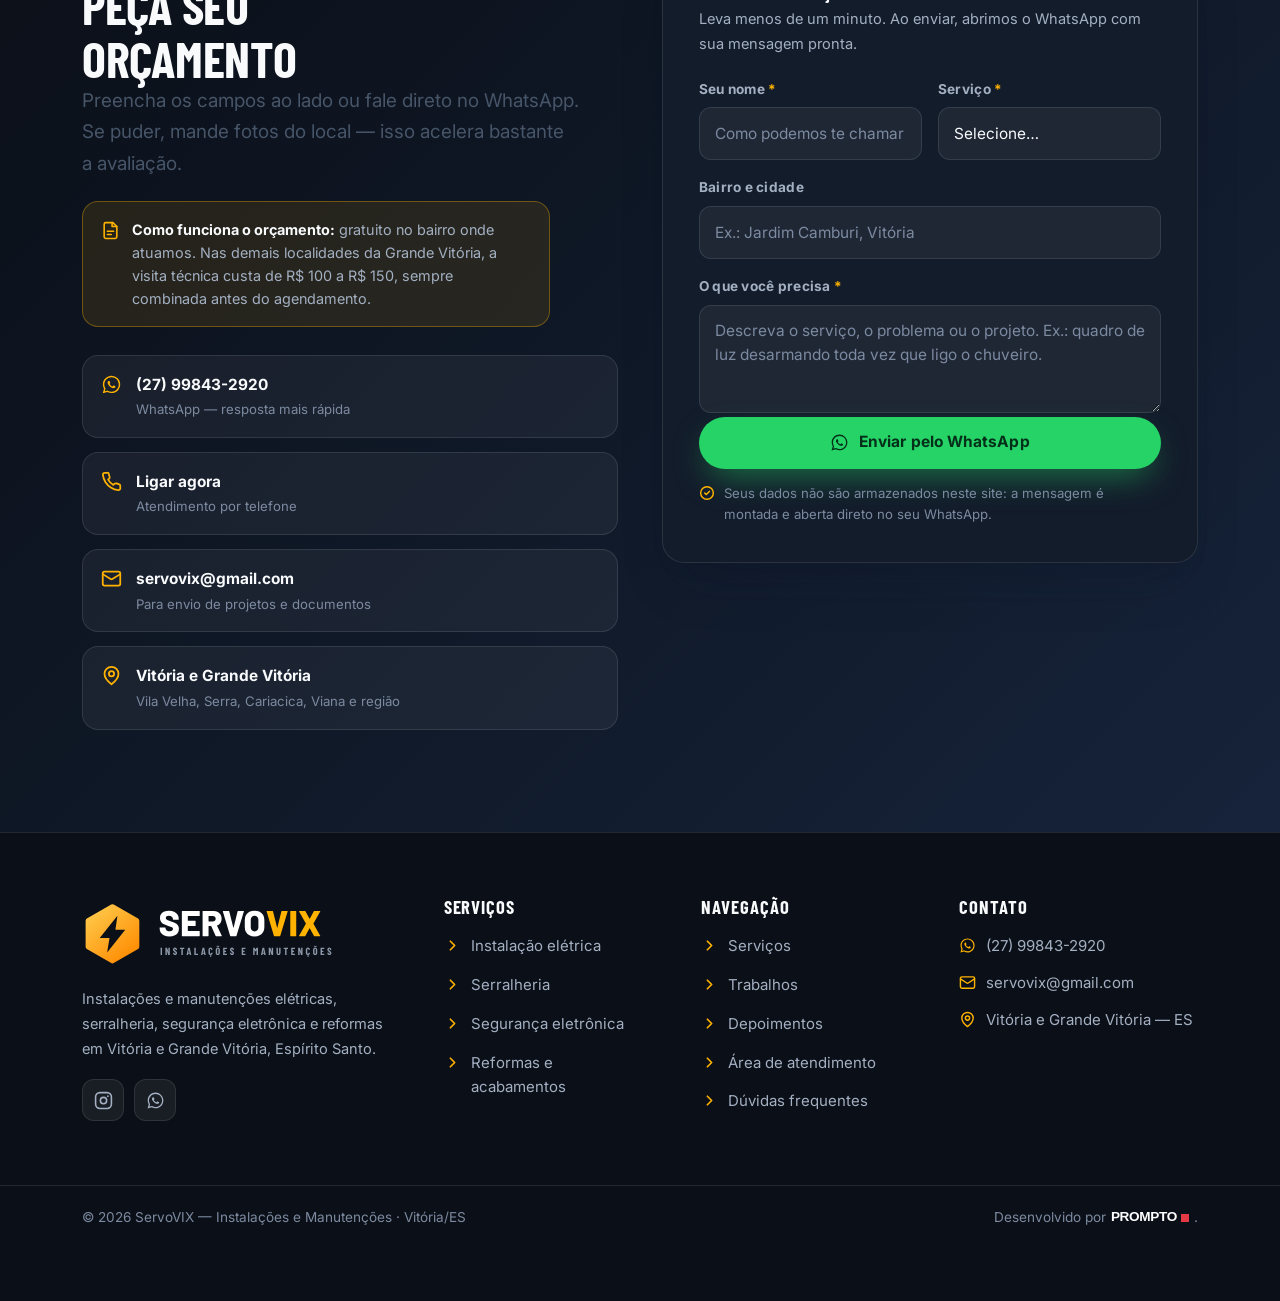
==== commit b420484e: "Reforça o SEO: metadados dentro do limite, termos de busca reais e dados para IA Auditoria do que es" ====
--- a/index.html
+++ b/index.html
@@ -3,8 +3,8 @@
 <head>
 <meta charset="utf-8">
 <meta name="viewport" content="width=device-width, initial-scale=1">
-<title>ServoVIX | Elétrica, Serralheria, Segurança e Reformas em Vitória/ES</title>
-<meta name="description" content="Instalações e manutenções em Vitória e Grande Vitória: elétrica residencial e industrial, serralheria, segurança eletrônica (CFTV, alarmes, portões) e reformas. Orçamento gratuito no bairro de atuação. Fale pelo WhatsApp.">
+<title>Eletricista, Serralheria e Reformas em Vitória/ES | ServoVIX</title>
+<meta name="description" content="Eletricista, serralheria, segurança eletrônica e reformas em Vitória e Grande Vitória. Orçamento gratuito no bairro. Fale pelo WhatsApp.">
 <link rel="canonical" href="https://servovix.com.br/">
 <meta name="theme-color" content="#0B0F17">
 <meta name="author" content="ServoVIX">
@@ -14,17 +14,19 @@
 <meta property="og:type" content="website">
 <meta property="og:locale" content="pt_BR">
 <meta property="og:site_name" content="ServoVIX">
-<meta property="og:title" content="ServoVIX | Instalações e Manutenções em Vitória/ES">
-<meta property="og:description" content="Elétrica, serralheria, segurança eletrônica e reformas com execução técnica e acabamento profissional. Atendemos Vitória e Grande Vitória.">
+<meta property="og:title" content="Eletricista, Serralheria e Reformas em Vitória/ES | ServoVIX">
+<meta property="og:description" content="Eletricista, serralheria, segurança eletrônica e reformas em Vitória e Grande Vitória. Orçamento gratuito no bairro. Fale pelo WhatsApp.">
 <meta property="og:url" content="https://servovix.com.br/">
 <meta property="og:image" content="https://servovix.com.br/assets/brand/og-image.jpg">
 <meta property="og:image:width" content="1200">
 <meta property="og:image:height" content="630">
-<meta property="og:image:alt" content="ServoVIX — Elétrica, Serralheria, Segurança e Reformas">
+<meta property="og:image:alt" content="Profissional da ServoVIX com ferramentas — elétrica, serralheria, segurança e reformas">
 <meta name="twitter:card" content="summary_large_image">
-<meta name="twitter:title" content="ServoVIX | Instalações e Manutenções em Vitória/ES">
-<meta name="twitter:description" content="Elétrica, serralheria, segurança eletrônica e reformas em Vitória e Grande Vitória.">
+<meta name="twitter:title" content="Eletricista, Serralheria e Reformas em Vitória/ES | ServoVIX">
+<meta name="twitter:description" content="Eletricista, serralheria, segurança eletrônica e reformas em Vitória e Grande Vitória. Orçamento gratuito no bairro.">
 <meta name="twitter:image" content="https://servovix.com.br/assets/brand/og-image.jpg">
+<meta name="geo.region" content="BR-ES">
+<meta name="geo.placename" content="Vitória, Espírito Santo">
 
 <!-- Ícones -->
 <link rel="icon" href="/favicon.ico" sizes="any">
@@ -37,6 +39,10 @@
 <link rel="preconnect" href="https://fonts.gstatic.com" crossorigin>
 <link rel="stylesheet" href="https://fonts.googleapis.com/css2?family=Barlow+Condensed:wght@600;700&family=Inter:wght@400;500;600;700;800&display=swap">
 <link rel="stylesheet" href="/assets/css/servovix.css">
+
+<!-- Imagem do hero é o maior elemento visível (LCP): pré-carregada para
+     encurtar o tempo até a primeira pintura significativa. -->
+<link rel="preload" as="image" href="/img/profissional.webp" type="image/webp" fetchpriority="high">
 
 <script type="application/ld+json">
 {
@@ -48,11 +54,27 @@
       "name": "ServoVIX",
       "alternateName": "ServoVIX Instalações e Manutenções",
       "url": "https://servovix.com.br/",
-      "description": "Instalações e manutenções elétricas, serralheria, segurança eletrônica e reformas em Vitória e Grande Vitória, Espírito Santo.",
-      "logo": "https://servovix.com.br/assets/brand/servovix-mark.png",
-      "image": "https://servovix.com.br/assets/brand/og-image.jpg",
+      "description": "Eletricista, serralheria, segurança eletrônica e reformas em Vitória e Grande Vitória, Espírito Santo.",
+      "slogan": "Instalações e Manutenções",
+      "logo": {
+        "@type": "ImageObject",
+        "url": "https://servovix.com.br/assets/brand/servovix-mark.png",
+        "width": 1024,
+        "height": 1024
+      },
+      "image": [
+        "https://servovix.com.br/assets/brand/og-image.jpg",
+        "https://servovix.com.br/img/profissional.jpg"
+      ],
       "telephone": "+55-27-99843-2920",
       "email": "servovix@gmail.com",
+      "contactPoint": {
+        "@type": "ContactPoint",
+        "telephone": "+55-27-99843-2920",
+        "contactType": "customer service",
+        "areaServed": "BR",
+        "availableLanguage": ["pt-BR"]
+      },
       "address": {
         "@type": "PostalAddress",
         "addressLocality": "Vitória",
@@ -69,12 +91,20 @@
       ],
       "sameAs": ["https://www.instagram.com/servovix.servicos"],
       "knowsAbout": [
+        "Eletricista",
         "Instalação elétrica residencial",
         "Instalação elétrica industrial",
+        "Quadro de distribuição e disjuntores",
+        "Ponto de energia para ar-condicionado",
+        "Serralheiro",
         "Serralheria e estruturas metálicas",
+        "Portões, grades e corrimãos",
         "CFTV e câmeras de segurança",
-        "Portões automáticos",
-        "Reformas e pintura"
+        "Alarme e cerca elétrica",
+        "Fechadura digital e interfone",
+        "Portão automático",
+        "Pintor",
+        "Reformas e pintura predial"
       ],
       "hasOfferCatalog": {
         "@type": "OfferCatalog",
@@ -270,7 +300,7 @@
           </div>
           <div class="svc__body">
             <h3 class="h3">Instalação elétrica</h3>
-            <p>Da troca de uma tomada ao quadro de distribuição completo, em imóveis residenciais e instalações industriais.</p>
+            <p>Eletricista para o que você precisar: da troca de uma tomada ao quadro de distribuição completo, em imóveis residenciais e instalações industriais.</p>
             <ul class="tags">
               <li>Quadros e disjuntores</li><li>Pontos de tomada</li><li>Iluminação</li>
               <li>Ar-condicionado</li><li>Medição individual</li>
@@ -289,7 +319,7 @@
           </div>
           <div class="svc__body">
             <h3 class="h3">Serralheria</h3>
-            <p>Fabricação, soldagem e reparo de estruturas metálicas sob medida, com acabamento e proteção contra corrosão.</p>
+            <p>Serralheiro para fabricação, soldagem e reparo de estruturas metálicas sob medida, com acabamento e proteção contra corrosão.</p>
             <ul class="tags">
               <li>Portões</li><li>Grades e gradis</li><li>Portas metálicas</li>
               <li>Corrimãos</li><li>Soldagem e reparos</li>
@@ -327,7 +357,7 @@
           </div>
           <div class="svc__body">
             <h3 class="h3">Reformas e acabamentos</h3>
-            <p>Reformas completas ou reparos pontuais, com preparação de superfície e pintura de acabamento profissional.</p>
+            <p>Pintor e reformas: obra completa ou reparo pontual, com preparação de superfície e pintura de acabamento profissional.</p>
             <ul class="tags">
               <li>Pintura interna e externa</li><li>Massa e reboco</li>
               <li>Reparos em alvenaria</li><li>Manutenção predial</li>
--- a/assets/css/servovix.css
+++ b/assets/css/servovix.css
@@ -188,7 +188,7 @@
   box-shadow:var(--sh-3);border:1px solid rgba(255,255,255,.13);aspect-ratio:4/5;background:var(--surface)}
 .hero-art__frame img{width:100%;height:100%;object-fit:cover}
 .hero-art__badge{position:absolute;left:-18px;bottom:26px;background:linear-gradient(135deg,var(--amber-3),var(--amber-2));
-  color:var(--ink);padding:14px 20px;border-radius:var(--r);box-shadow:var(--sh-amber);max-width:230px}
+  color:var(--ink);padding:14px 20px;border-radius:var(--r);box-shadow:var(--sh-amber);max-width:248px}
 .hero-art__badge strong{display:block;font-family:var(--fd);font-size:1.5rem;line-height:1;text-transform:uppercase}
 .hero-art__badge span{font-size:12.8px;font-weight:600;opacity:.85}
 @media (max-width:520px){.hero-art__badge{left:0;bottom:-12px}}
@@ -392,7 +392,9 @@
     background:rgba(11,15,23,.94);backdrop-filter:blur(14px);border-top:1px solid var(--line-dark)
   }
   .actionbar .btn{width:100%;padding-inline:14px;font-size:15px}
-  body{padding-bottom:84px}
+  /* a folga da barra fixa sai do body (fundo branco, criava faixa clara)
+     e vai para o rodape, que ja e escuro e encosta na barra sem emenda */
+  body{padding-bottom:0}
 }
 
 /* --- Formulario de orcamento --- */
@@ -592,3 +594,20 @@
 @media (min-width:761px){
   .ft__bar .wrap{padding-bottom:72px}
 }
+
+/* ==========================================================================
+   28. Emenda entre rodape e barra de acao no mobile
+   O padding ficava no body, cujo fundo e branco: aparecia uma faixa clara
+   entre o rodape escuro e a barra fixa. A folga passa para o rodape, que se
+   estende por tras da barra. Paginas sem rodape (404, offline) deixam de
+   ganhar a folga, que la nao tinha barra nenhuma para justificar.
+   ========================================================================== */
+@media (max-width:760px){
+  .ft__bar .wrap{padding-bottom:calc(86px + env(safe-area-inset-bottom))}
+  .actionbar{background:#0B0F17;border-top:1px solid rgba(255,255,255,.12)}
+}
+
+/* O texto do selo precisava de 193,7px e tinha 190: "resolver" caía sozinho
+   na linha de baixo por 3,7px. Com 248px sobra folga para variação de fonte
+   entre aparelhos, e o selo continua cabendo no card (440px) e no mobile. */
+.hero-art__badge span{text-wrap:balance}
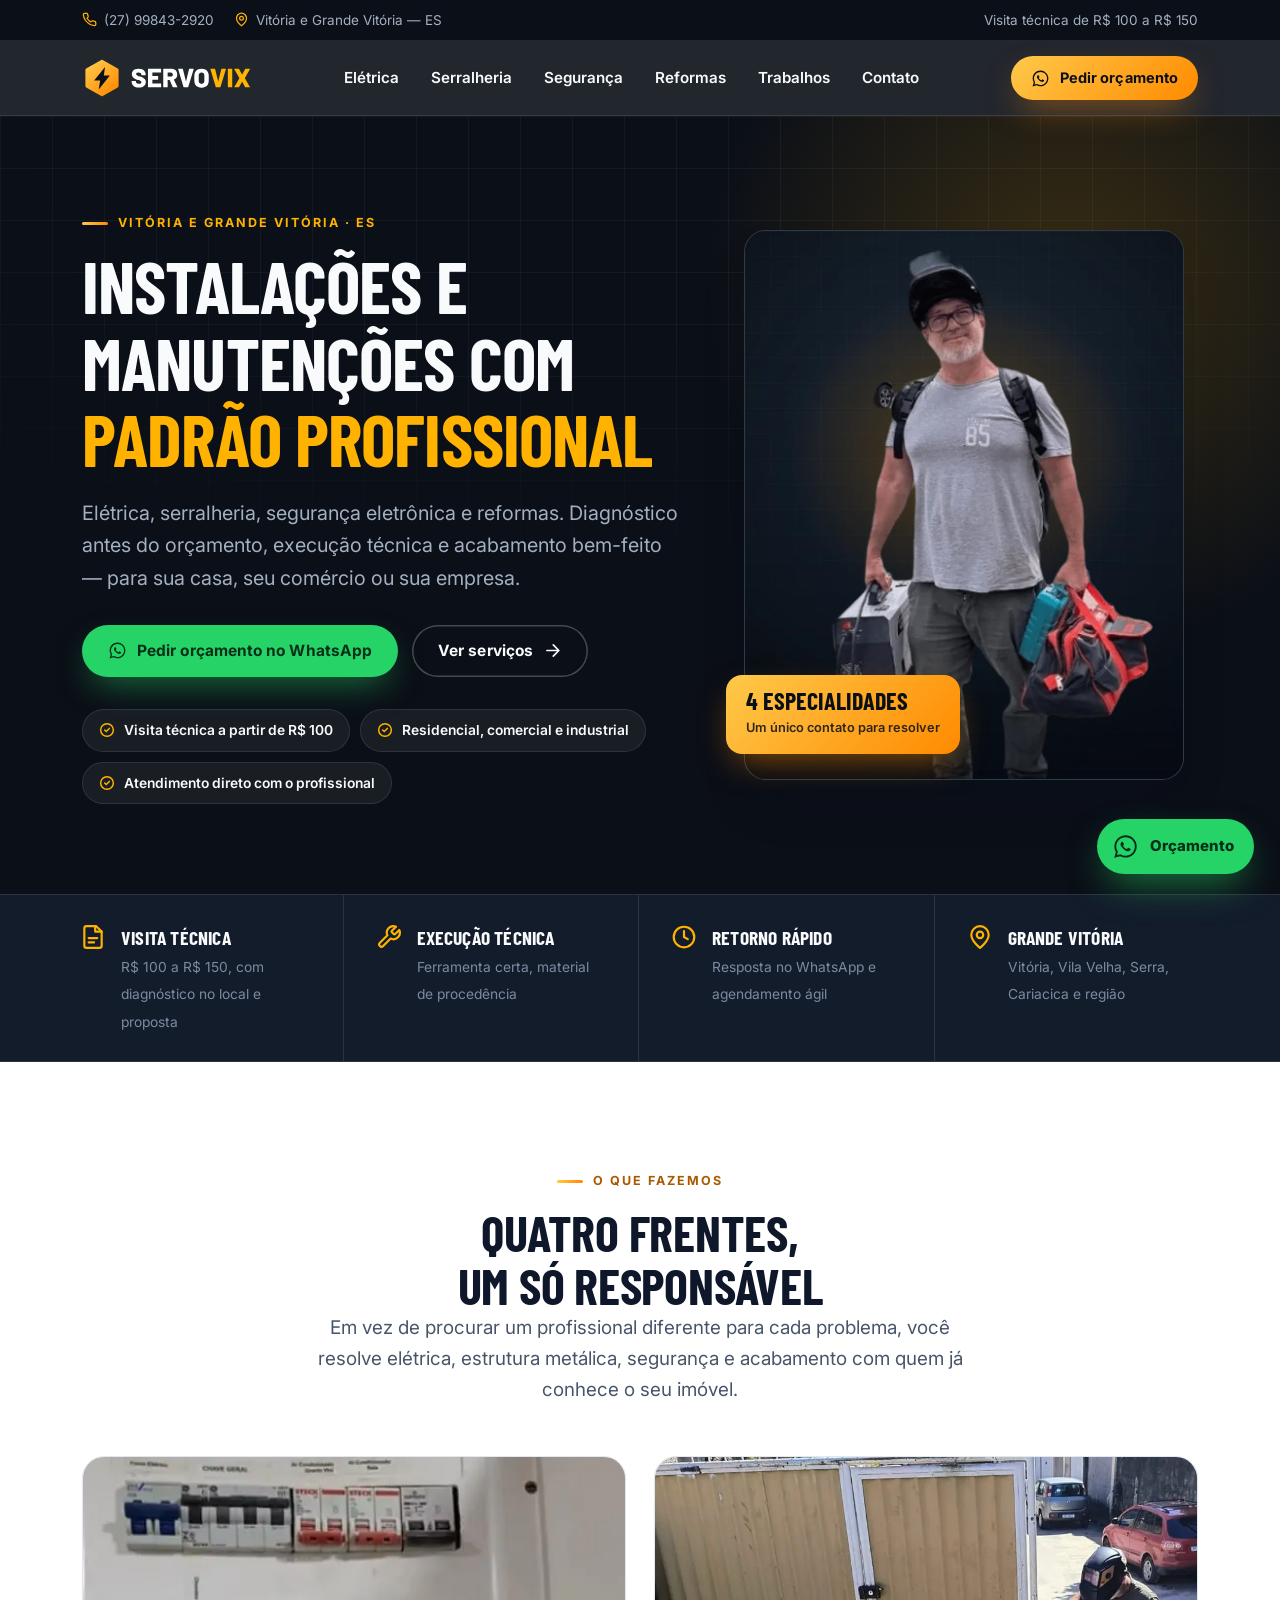
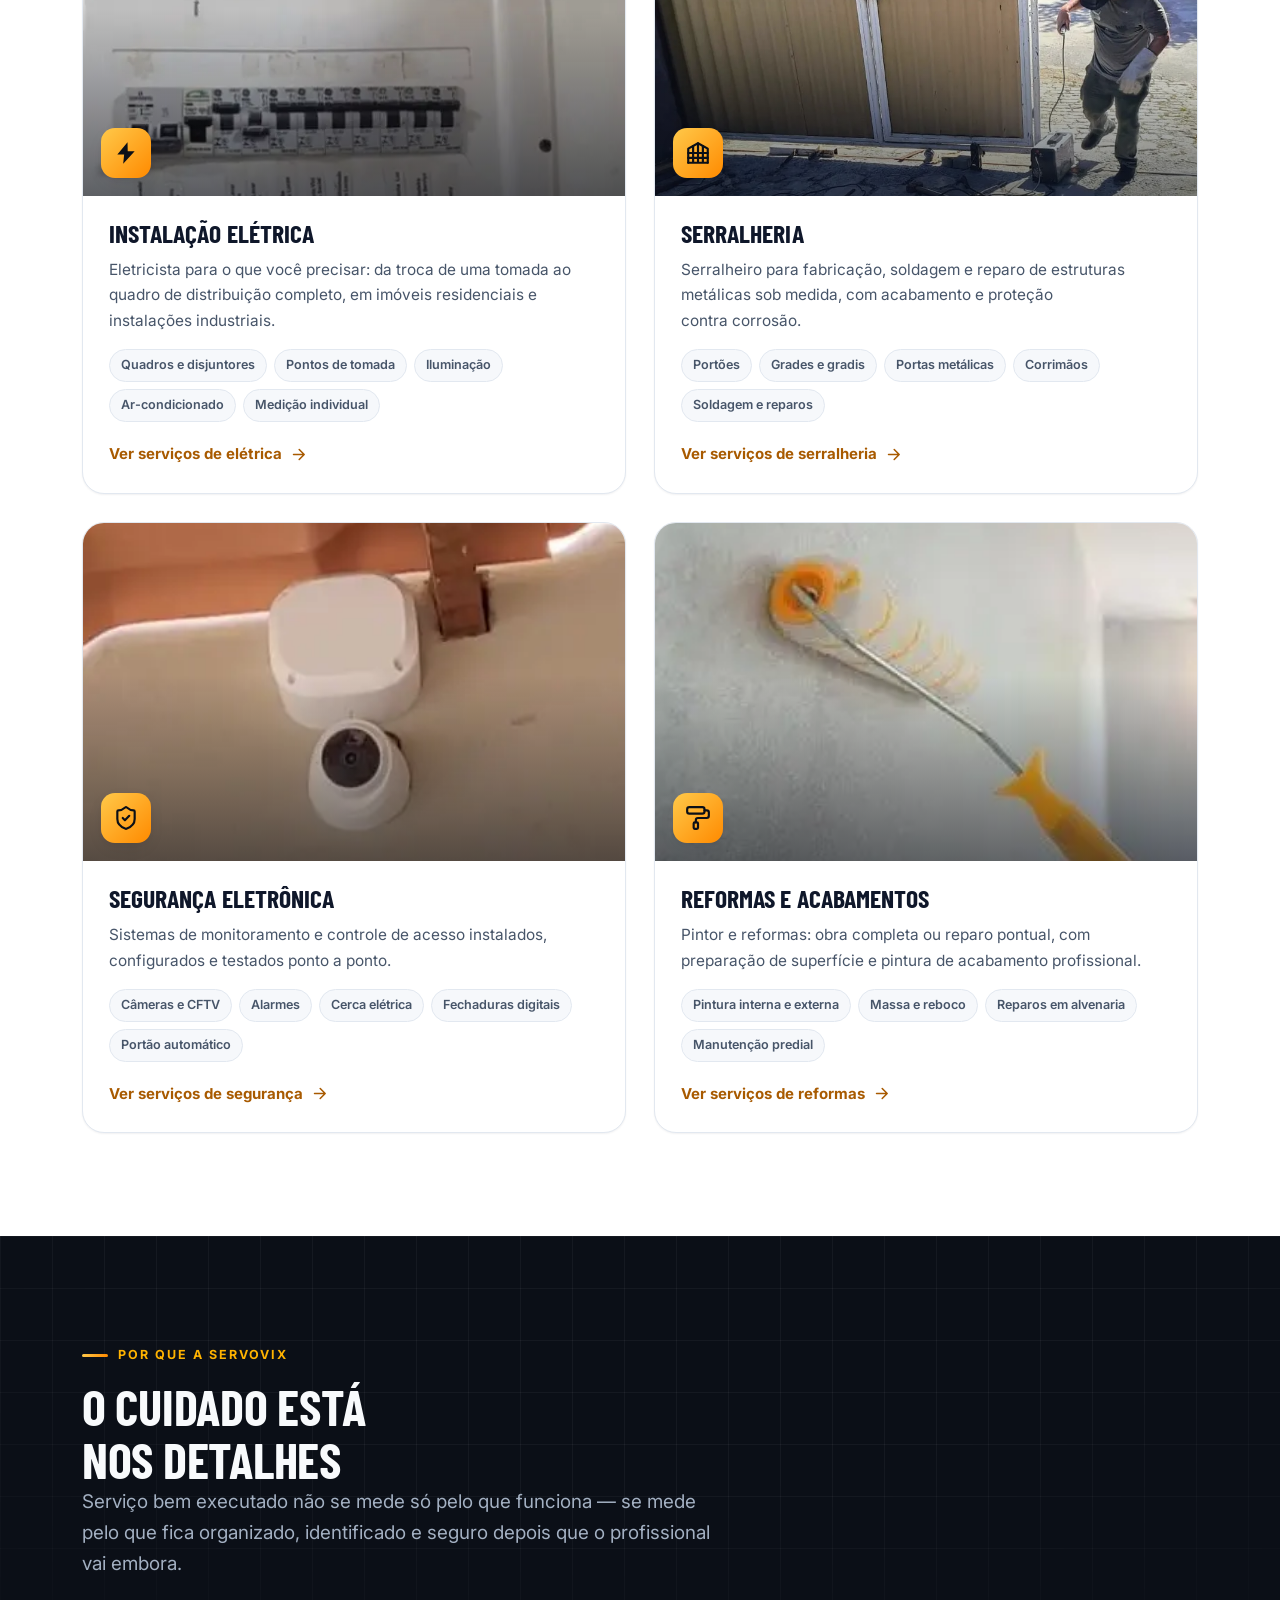
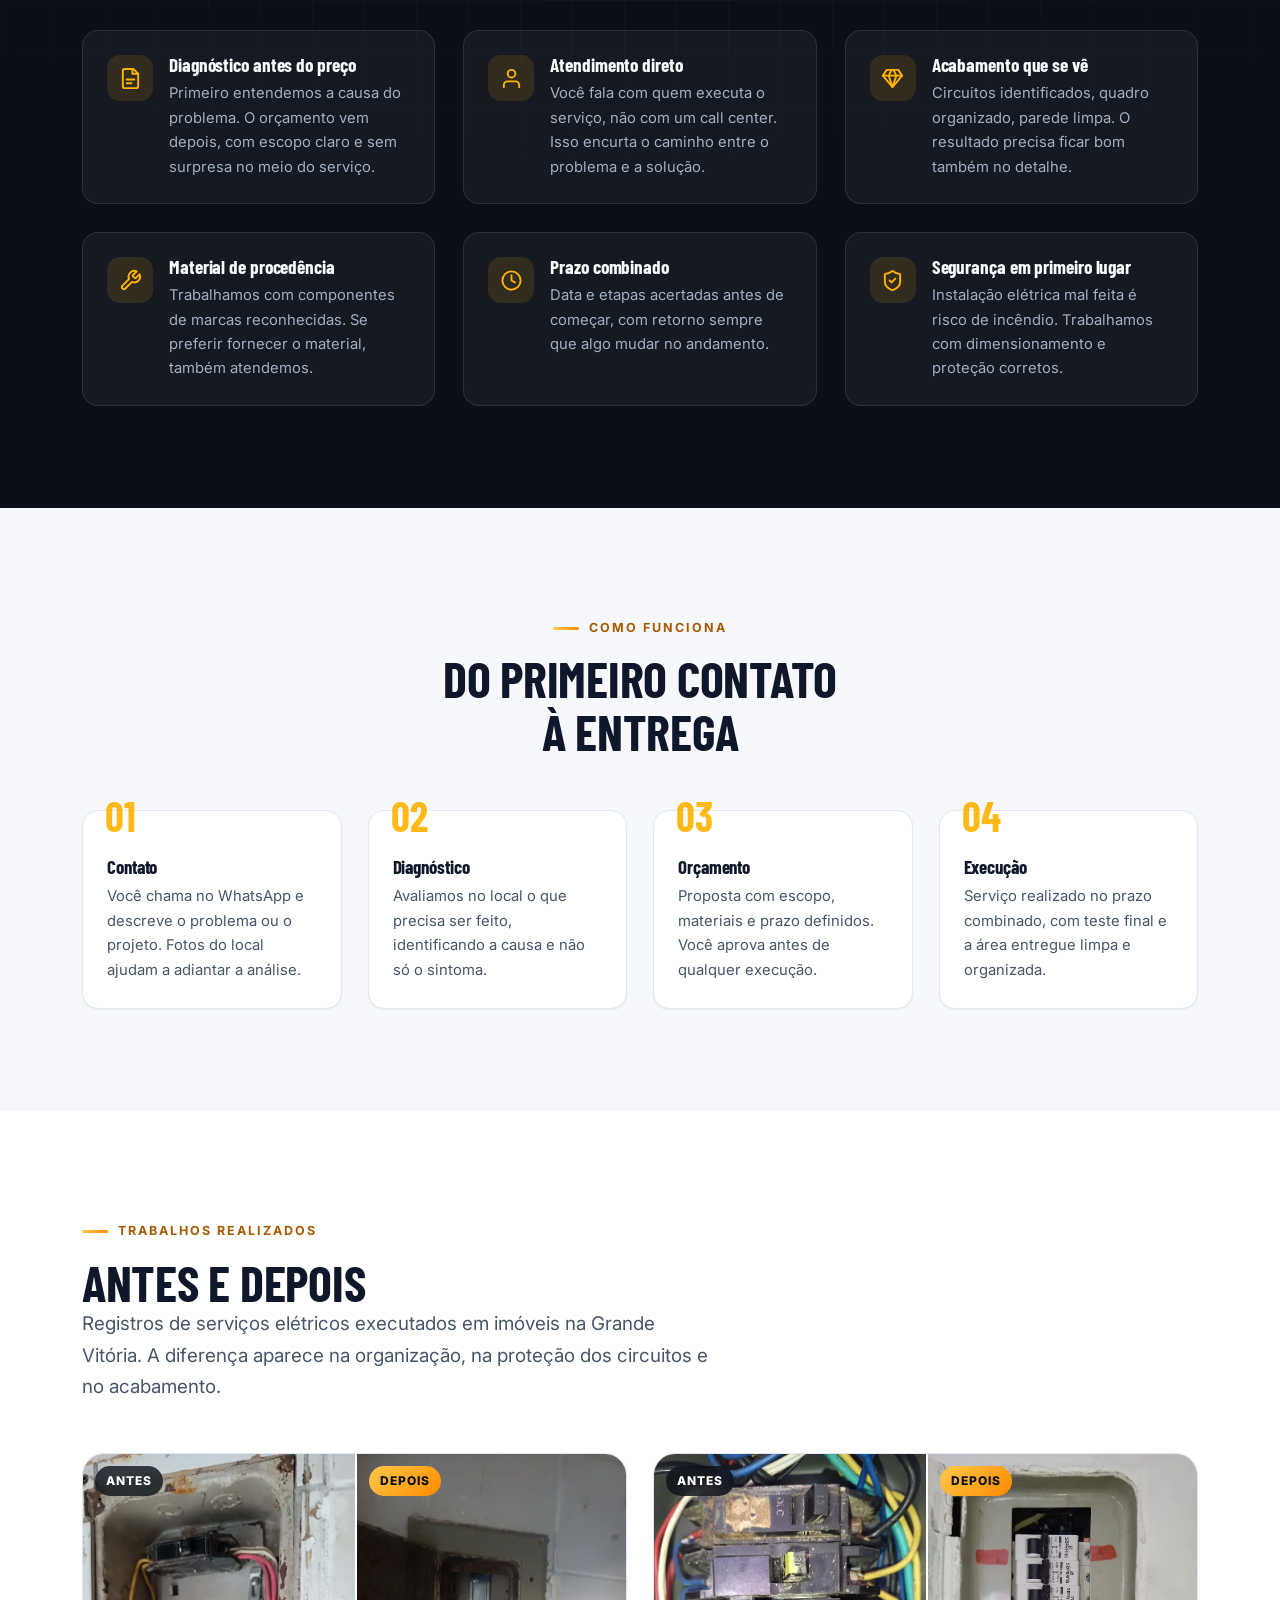
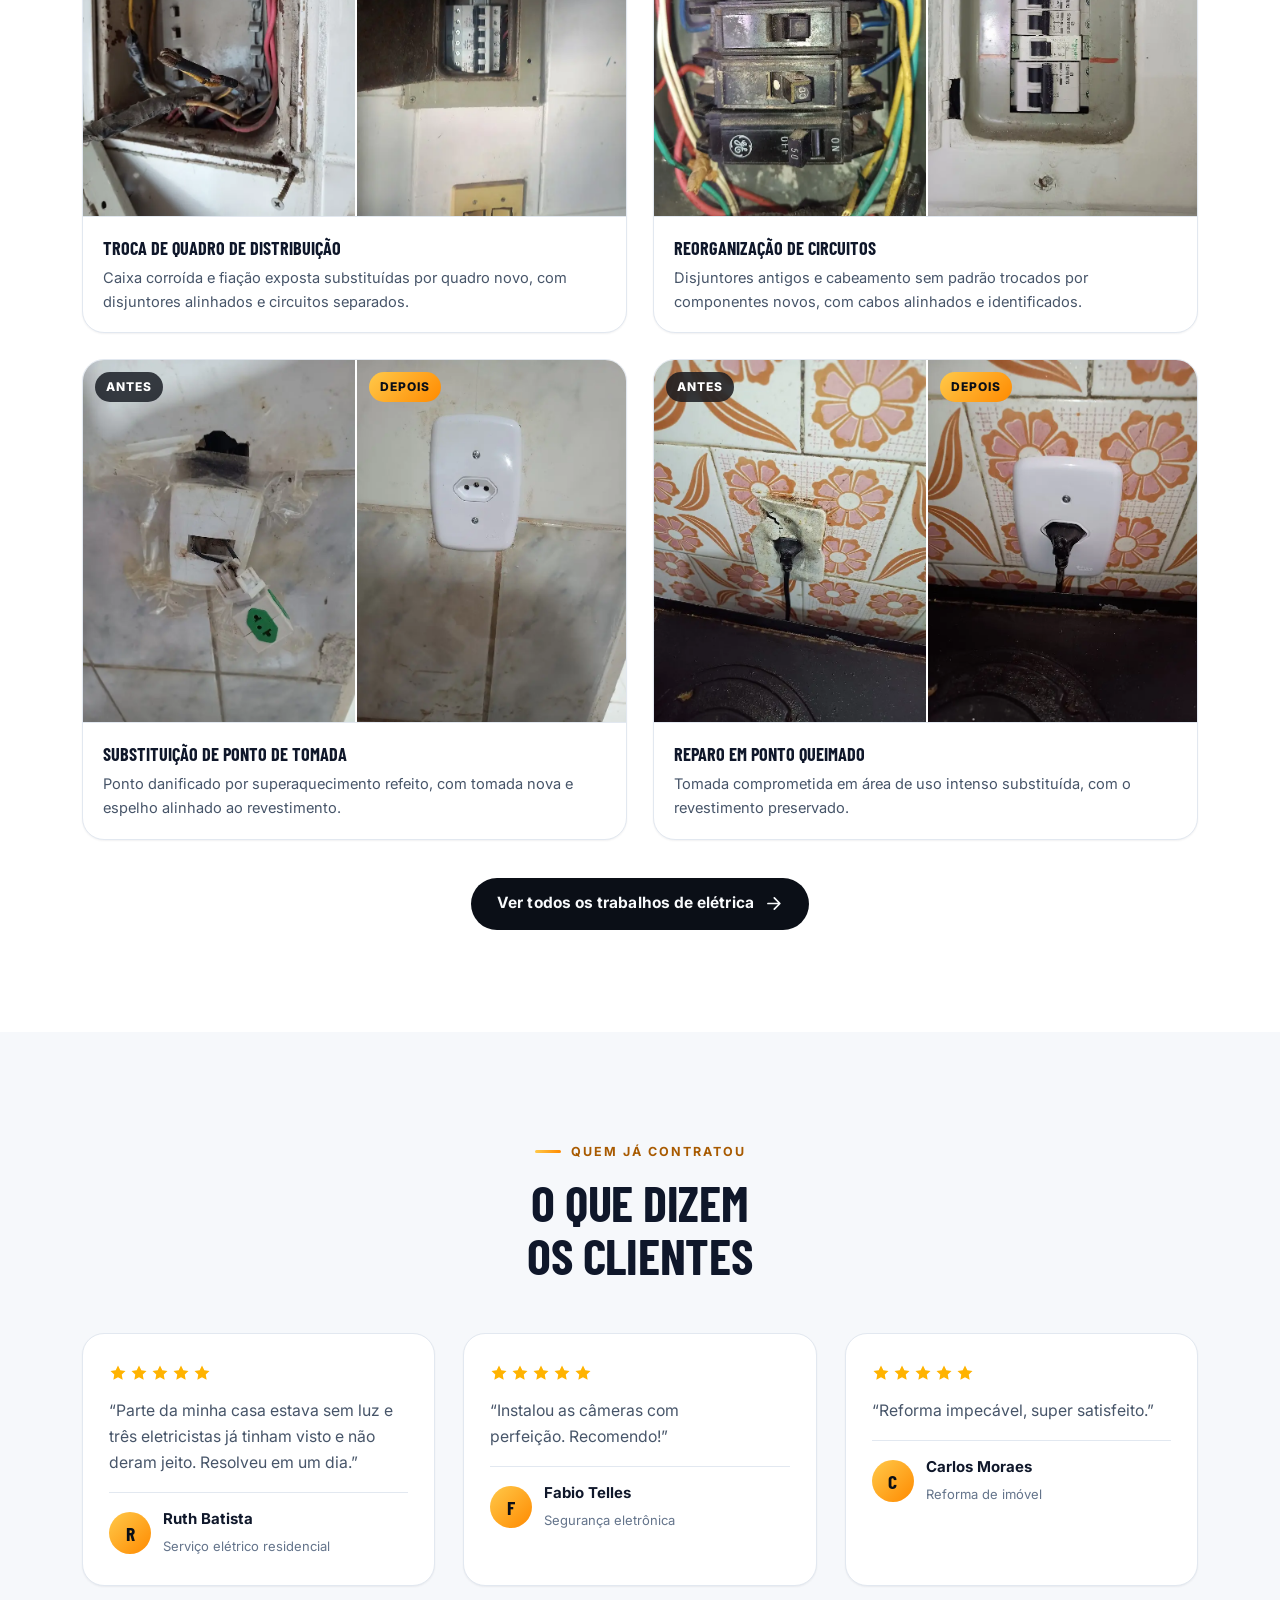
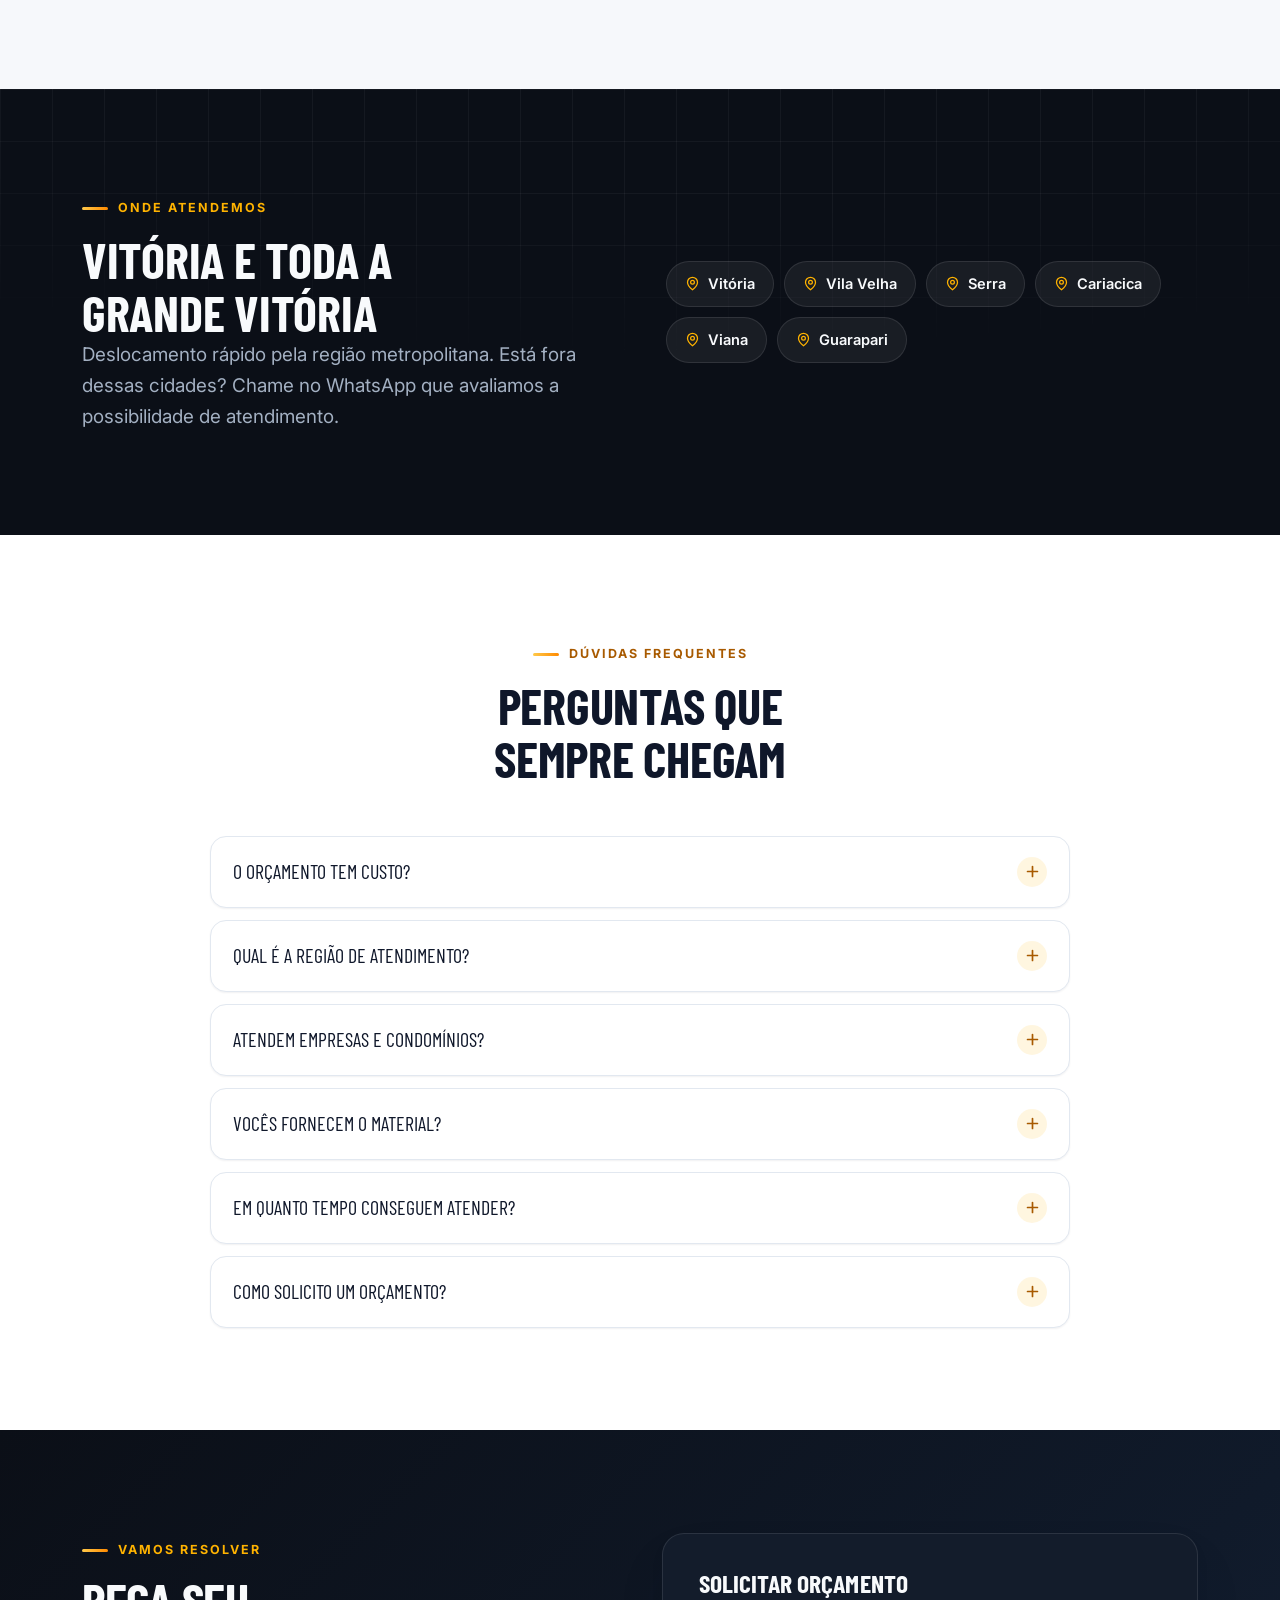
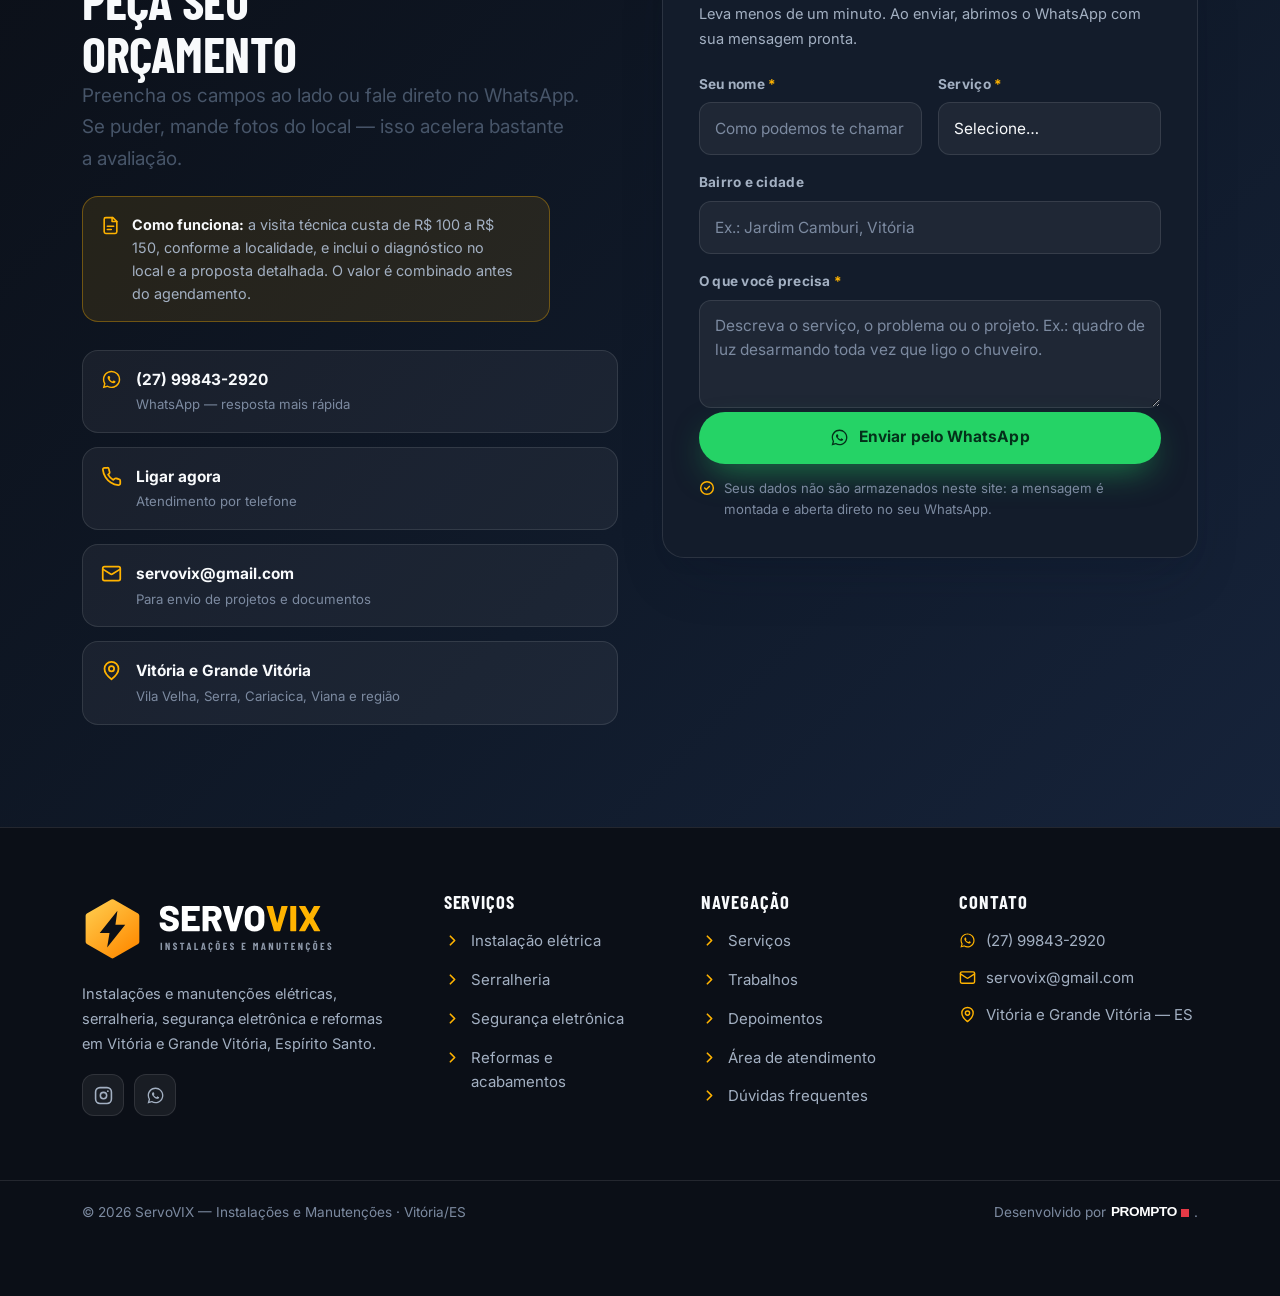
==== commit 00a8604c: "Corrige a política de orçamento: não há gratuidade em nenhuma localidade Segunda correção sobre o me" ====
--- a/index.html
+++ b/index.html
@@ -4,7 +4,7 @@
 <meta charset="utf-8">
 <meta name="viewport" content="width=device-width, initial-scale=1">
 <title>Eletricista, Serralheria e Reformas em Vitória/ES | ServoVIX</title>
-<meta name="description" content="Eletricista, serralheria, segurança eletrônica e reformas em Vitória e Grande Vitória. Orçamento gratuito no bairro. Fale pelo WhatsApp.">
+<meta name="description" content="Eletricista, serralheria, segurança eletrônica e reformas em Vitória e Grande Vitória. Peça seu orçamento pelo WhatsApp.">
 <link rel="canonical" href="https://servovix.com.br/">
 <meta name="theme-color" content="#0B0F17">
 <meta name="author" content="ServoVIX">
@@ -15,7 +15,7 @@
 <meta property="og:locale" content="pt_BR">
 <meta property="og:site_name" content="ServoVIX">
 <meta property="og:title" content="Eletricista, Serralheria e Reformas em Vitória/ES | ServoVIX">
-<meta property="og:description" content="Eletricista, serralheria, segurança eletrônica e reformas em Vitória e Grande Vitória. Orçamento gratuito no bairro. Fale pelo WhatsApp.">
+<meta property="og:description" content="Eletricista, serralheria, segurança eletrônica e reformas em Vitória e Grande Vitória. Peça seu orçamento pelo WhatsApp.">
 <meta property="og:url" content="https://servovix.com.br/">
 <meta property="og:image" content="https://servovix.com.br/assets/brand/og-image.jpg">
 <meta property="og:image:width" content="1200">
@@ -23,7 +23,7 @@
 <meta property="og:image:alt" content="Profissional da ServoVIX com ferramentas — elétrica, serralheria, segurança e reformas">
 <meta name="twitter:card" content="summary_large_image">
 <meta name="twitter:title" content="Eletricista, Serralheria e Reformas em Vitória/ES | ServoVIX">
-<meta name="twitter:description" content="Eletricista, serralheria, segurança eletrônica e reformas em Vitória e Grande Vitória. Orçamento gratuito no bairro.">
+<meta name="twitter:description" content="Eletricista, serralheria, segurança eletrônica e reformas em Vitória e Grande Vitória. Atendimento rápido pelo WhatsApp.">
 <meta name="twitter:image" content="https://servovix.com.br/assets/brand/og-image.jpg">
 <meta name="geo.region" content="BR-ES">
 <meta name="geo.placename" content="Vitória, Espírito Santo">
@@ -128,7 +128,7 @@
     {
       "@type": "FAQPage",
       "mainEntity": [
-        { "@type": "Question", "name": "O orçamento tem custo?", "acceptedAnswer": { "@type": "Answer", "text": "No bairro onde atuamos, o orçamento é gratuito. Nas demais localidades da Grande Vitória, a visita técnica custa de R$ 100 a R$ 150, combinada antes do agendamento. A proposta em si não obriga a contratar: você decide depois de saber o que será feito e quanto custa." } },
+        { "@type": "Question", "name": "O orçamento tem custo?", "acceptedAnswer": { "@type": "Answer", "text": "A visita técnica custa de R$ 100 a R$ 150, conforme a localidade, e inclui o diagnóstico no local e a proposta detalhada do serviço. O valor é informado e combinado antes do agendamento." } },
         { "@type": "Question", "name": "Qual é a região de atendimento?", "acceptedAnswer": { "@type": "Answer", "text": "Atendemos Vitória e a Grande Vitória: Vila Velha, Serra, Cariacica, Viana e região. Para outras localidades, consulte pelo WhatsApp." } },
         { "@type": "Question", "name": "Atendem empresas e condomínios?", "acceptedAnswer": { "@type": "Answer", "text": "Sim. Executamos serviços residenciais, comerciais e industriais, incluindo manutenção predial e instalações em empresas e condomínios." } },
         { "@type": "Question", "name": "Vocês fornecem o material?", "acceptedAnswer": { "@type": "Answer", "text": "Podemos fornecer o material ou trabalhar com o material do cliente. Os itens e valores ficam discriminados no orçamento antes do início do serviço." } },
@@ -181,7 +181,7 @@
       <span class="topbar-local">
         <svg aria-hidden="true"><use href="#i-pin"/></svg><span><span class="so-lg">Vitória e </span>Grande Vitória — ES</span></span>
     </div>
-    <div class="topbar-r hide-sm"><span>Orçamento gratuito no bairro de atuação</span></div>
+    <div class="topbar-r hide-sm"><span>Visita técnica de R$ 100 a R$ 150</span></div>
   </div>
 </div>
 
@@ -244,7 +244,7 @@
           <a class="btn btn--ghost" href="#servicos">Ver serviços<svg aria-hidden="true"><use href="#i-arrow"/></svg></a>
         </div>
         <ul class="hero-chips">
-          <li class="chip"><svg aria-hidden="true"><use href="#i-check"/></svg>Orçamento gratuito no bairro</li>
+          <li class="chip"><svg aria-hidden="true"><use href="#i-check"/></svg>Visita técnica a partir de R$ 100</li>
           <li class="chip"><svg aria-hidden="true"><use href="#i-check"/></svg>Residencial, comercial e industrial</li>
           <li class="chip"><svg aria-hidden="true"><use href="#i-check"/></svg>Atendimento direto com o profissional</li>
         </ul>
@@ -269,7 +269,7 @@
   <section class="trust" aria-label="Nossos compromissos">
     <div class="wrap">
       <div class="trust__i"><svg aria-hidden="true"><use href="#i-doc"/></svg>
-        <div><b>Orçamento no bairro é grátis</b><span>Demais localidades: visita técnica de R$ 100 a R$ 150</span></div></div>
+        <div><b>Visita técnica</b><span>R$ 100 a R$ 150, com diagnóstico no local e proposta</span></div></div>
       <div class="trust__i"><svg aria-hidden="true"><use href="#i-tools"/></svg>
         <div><b>Execução técnica</b><span>Ferramenta certa, material de procedência</span></div></div>
       <div class="trust__i"><svg aria-hidden="true"><use href="#i-clock"/></svg>
@@ -553,7 +553,7 @@
       <div class="faq">
         <div class="ac rv" data-open="false">
           <button class="ac__btn" aria-expanded="false" aria-controls="f1">O orçamento tem custo?<span class="ac__ico"><svg aria-hidden="true"><use href="#i-plus"/></svg></span></button>
-          <div class="ac__panel" id="f1" aria-hidden="true"><div><p>No bairro onde atuamos, o orçamento é gratuito. Nas demais localidades da Grande Vitória, a visita técnica custa de R$ 100 a R$ 150, combinada antes do agendamento. A proposta em si não obriga a contratar: você decide depois de saber o que será feito e quanto custa.</p></div></div>
+          <div class="ac__panel" id="f1" aria-hidden="true"><div><p>A visita técnica custa de R$ 100 a R$ 150, conforme a localidade, e inclui o diagnóstico no local e a proposta detalhada do serviço. O valor é informado e combinado antes do agendamento.</p></div></div>
         </div>
         <div class="ac rv" data-open="false">
           <button class="ac__btn" aria-expanded="false" aria-controls="f2">Qual é a região de atendimento?<span class="ac__ico"><svg aria-hidden="true"><use href="#i-plus"/></svg></span></button>
@@ -588,7 +588,7 @@
           <p class="eyebrow">Vamos resolver</p>
           <h2 class="h2">Peça seu<br>orçamento</h2>
           <p class="lead">Preencha os campos ao lado ou fale direto no WhatsApp. Se puder, mande fotos do local — isso acelera bastante a avaliação.</p>
-          <p class="aviso-orcamento"><svg aria-hidden="true"><use href="#i-doc"/></svg><span><b>Como funciona o orçamento:</b> gratuito no bairro onde atuamos. Nas demais localidades da Grande Vitória, a visita técnica custa de R$ 100 a R$ 150, sempre combinada antes do agendamento.</span></p>
+          <p class="aviso-orcamento"><svg aria-hidden="true"><use href="#i-doc"/></svg><span><b>Como funciona:</b> a visita técnica custa de R$ 100 a R$ 150, conforme a localidade, e inclui o diagnóstico no local e a proposta detalhada. O valor é combinado antes do agendamento.</span></p>
 
           <div class="contact-list">
             <a href="https://wa.me/5527998432920?text=Ol%C3%A1!%20Vim%20pelo%20site%20e%20gostaria%20de%20um%20or%C3%A7amento." target="_blank" rel="noopener">
